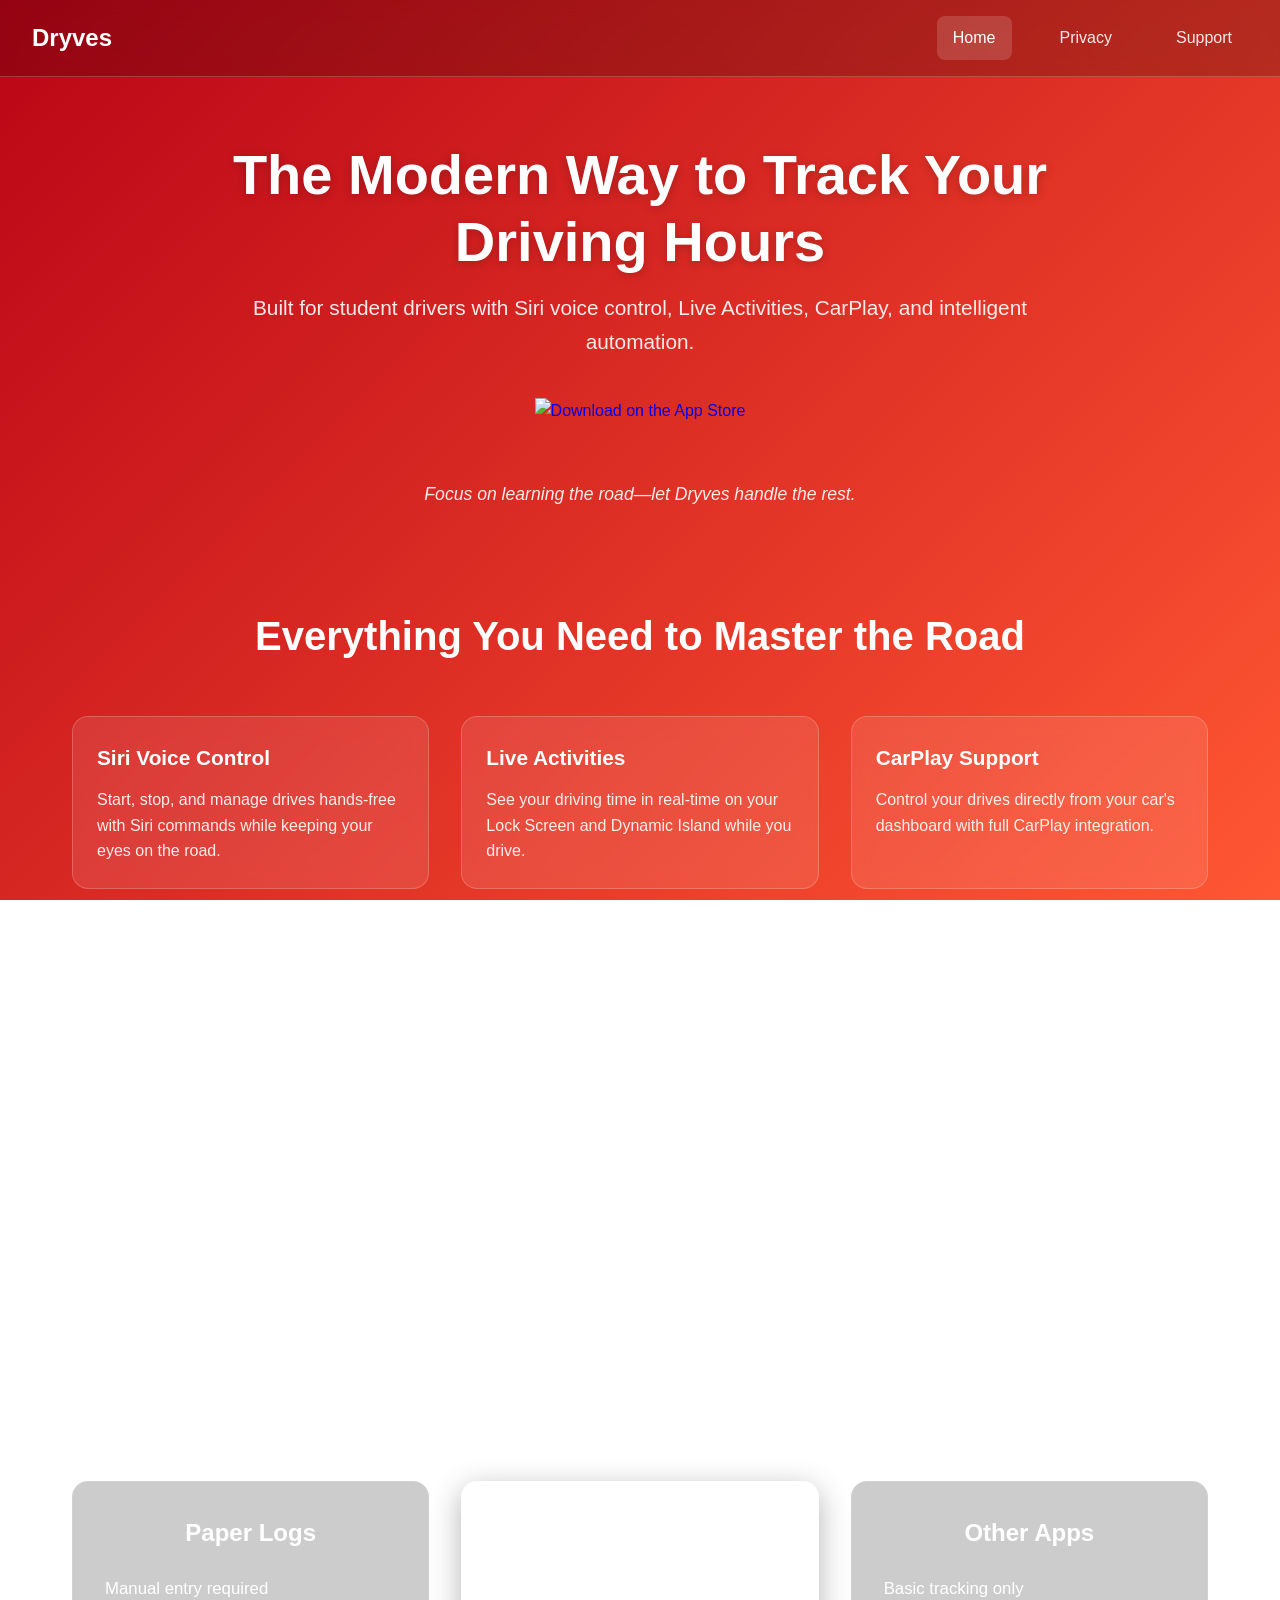
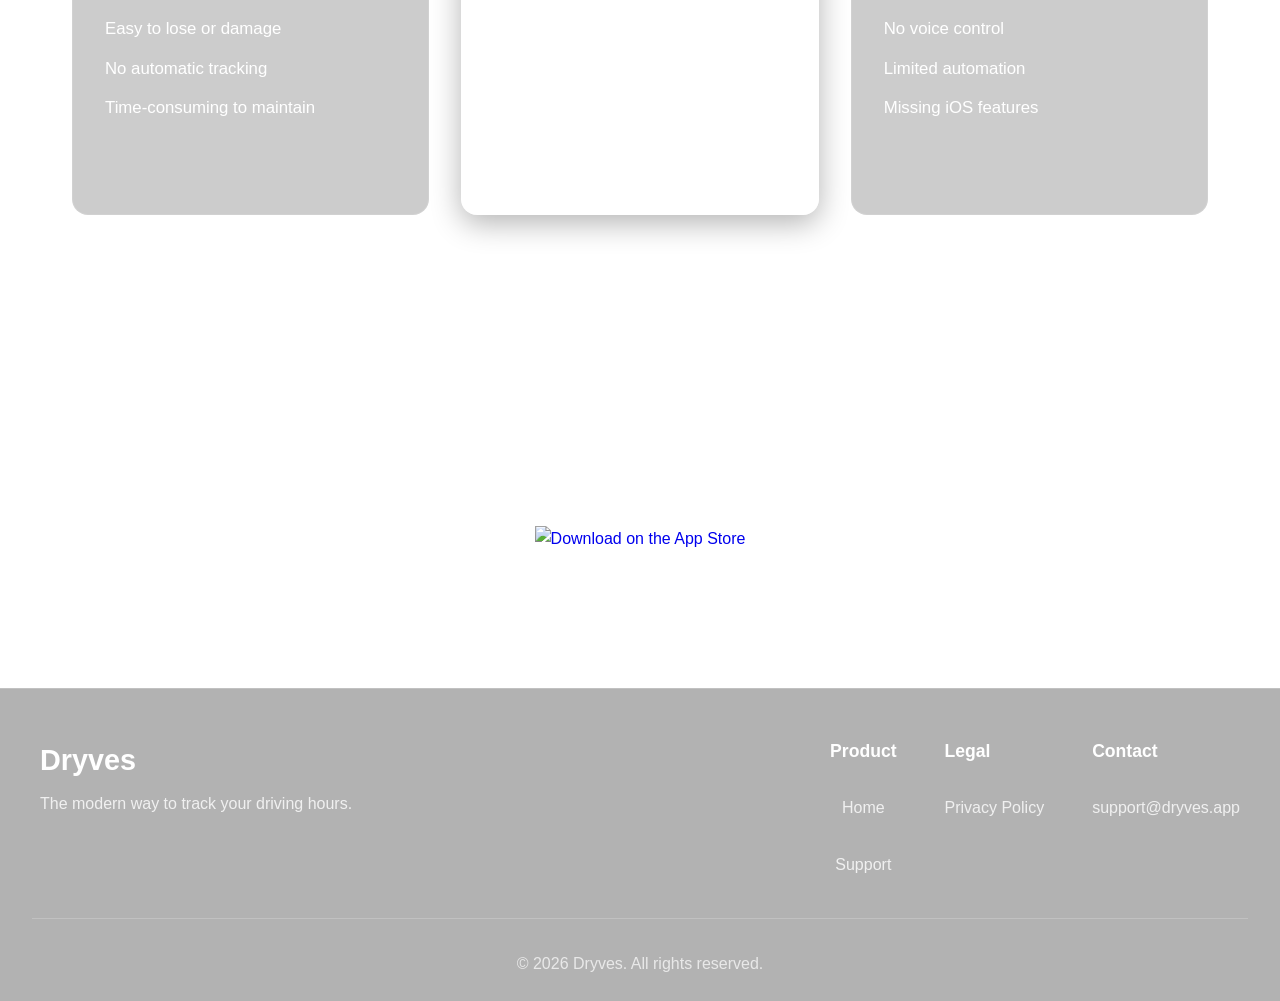
==== index.html @ 73c6168a "Remove emojis, add App Store badge, reduce mobile height, and add dynamic copyright Co-authored-by: " ====
<!DOCTYPE html>
<html lang="en">
<head>
  <meta charset="UTF-8">
  <meta name="viewport" content="width=device-width, initial-scale=1.0, maximum-scale=5.0, minimum-scale=1.0, viewport-fit=cover">
  <meta name="format-detection" content="telephone=no">
  <meta name="mobile-web-app-capable" content="yes">
  
  <!-- Primary Meta Tags -->
  <title>Dryves - The Modern Way to Track Your Driving Hours</title>
  <meta name="title" content="Dryves - The Modern Way to Track Your Driving Hours">
  <meta name="description" content="Built for student drivers with Siri voice control, Live Activities, CarPlay, and intelligent automation. Track driving hours effortlessly with smart reminders, auto weather detection, and progress tracking.">
  <meta name="keywords" content="driving hours tracker, student driver app, driving log, Siri voice control, CarPlay driving app, Live Activities, driving hours app, learner driver, driving practice tracker">
  <meta name="author" content="Dryves">
  <meta name="robots" content="index, follow">
  
  <!-- Canonical URL -->
  <link rel="canonical" href="https://dryves.app/">
  
  <!-- Theme Color -->
  <meta name="theme-color" content="#BA0416">
  <meta name="msapplication-TileColor" content="#BA0416">
  
  <!-- Apple Mobile Web App -->
  <meta name="apple-mobile-web-app-capable" content="yes">
  <meta name="apple-mobile-web-app-status-bar-style" content="black-translucent">
  <meta name="apple-mobile-web-app-title" content="Dryves">
  
  <!-- Open Graph / Facebook -->
  <meta property="og:type" content="website">
  <meta property="og:url" content="https://dryves.app/">
  <meta property="og:title" content="Dryves - The Modern Way to Track Your Driving Hours">
  <meta property="og:description" content="Built for student drivers with Siri voice control, Live Activities, CarPlay, and intelligent automation. Track driving hours effortlessly with smart reminders, auto weather detection, and progress tracking.">
  <meta property="og:site_name" content="Dryves">
  <meta property="og:locale" content="en_US">
  
  <!-- Twitter -->
  <meta property="twitter:card" content="summary_large_image">
  <meta property="twitter:url" content="https://dryves.app/">
  <meta property="twitter:title" content="Dryves - The Modern Way to Track Your Driving Hours">
  <meta property="twitter:description" content="Built for student drivers with Siri voice control, Live Activities, CarPlay, and intelligent automation. Track driving hours effortlessly with smart reminders, auto weather detection, and progress tracking.">
  
  <!-- Structured Data (JSON-LD) -->
  <script type="application/ld+json">
  {
    "@context": "https://schema.org",
    "@type": "SoftwareApplication",
    "name": "Dryves",
    "applicationCategory": "UtilitiesApplication",
    "operatingSystem": "iOS",
    "description": "The modern way to track your driving hours. Built for student drivers with Siri voice control, Live Activities, CarPlay, and intelligent automation.",
    "offers": {
      "@type": "Offer",
      "price": "0",
      "priceCurrency": "USD"
    },
    "author": {
      "@type": "Organization",
      "name": "Dryves",
      "url": "https://dryves.app"
    }
  }
  </script>
  
  <script type="application/ld+json">
  {
    "@context": "https://schema.org",
    "@type": "Organization",
    "name": "Dryves",
    "url": "https://dryves.app",
    "sameAs": [],
    "contactPoint": {
      "@type": "ContactPoint",
      "email": "support@dryves.app",
      "contactType": "Customer Support"
    }
  }
  </script>
  
  <script type="application/ld+json">
  {
    "@context": "https://schema.org",
    "@type": "WebSite",
    "name": "Dryves",
    "url": "https://dryves.app",
    "description": "The modern way to track your driving hours for student drivers"
  }
  </script>
  
  <link rel="stylesheet" href="index.css">
</head>
<body>
  <nav class="navbar" role="navigation" aria-label="Main navigation">
    <div class="nav-brand">Dryves</div>
    <div class="nav-links">
      <a href="/" class="active" aria-current="page">Home</a>
      <a href="/privacy.html">Privacy</a>
      <a href="/support.html">Support</a>
    </div>
  </nav>
  
  <main>
    <section class="hero" aria-labelledby="hero-heading">
      <h1 id="hero-heading">The Modern Way to Track Your Driving Hours</h1>
      <p class="subtitle">Built for student drivers with Siri voice control, Live Activities, CarPlay, and intelligent automation.</p>
      <a href="https://apps.apple.com/us/app/dryves/id6759067319?itscg=30200&amp;itsct=apps_box_badge&amp;mttnsubad=6759067319" class="app-store-link" aria-label="Download Dryves on the App Store">
        <img src="https://toolbox.marketingtools.apple.com/api/v2/badges/download-on-the-app-store/black/en-us?releaseDate=1770854400" alt="Download on the App Store">
      </a>
      <p class="tagline">Focus on learning the road—let Dryves handle the rest.</p>
    </section>

    <section class="features" aria-labelledby="features-heading">
      <h2 id="features-heading">Everything You Need to Master the Road</h2>
      <div class="features-grid" role="list">
        <div class="feature-card" role="listitem">
          <h3>Siri Voice Control</h3>
          <p>Start, stop, and manage drives hands-free with Siri commands while keeping your eyes on the road.</p>
        </div>
        <div class="feature-card" role="listitem">
          <h3>Live Activities</h3>
          <p>See your driving time in real-time on your Lock Screen and Dynamic Island while you drive.</p>
        </div>
        <div class="feature-card" role="listitem">
          <h3>CarPlay Support</h3>
          <p>Control your drives directly from your car's dashboard with full CarPlay integration.</p>
        </div>
        <div class="feature-card" role="listitem">
          <h3>Widgets Everywhere</h3>
          <p>Track progress at a glance with Home Screen, Lock Screen, and StandBy widgets.</p>
        </div>
        <div class="feature-card" role="listitem">
          <h3>Smart Reminders</h3>
          <p>Get intelligent location-based reminders to start or stop your drives automatically.</p>
        </div>
        <div class="feature-card" role="listitem">
          <h3>Auto Weather Detection</h3>
          <p>Automatically logs weather conditions and time of day for every drive.</p>
        </div>
        <div class="feature-card" role="listitem">
          <h3>Progress Tracking</h3>
          <p>Visualize your journey to your license with detailed statistics and milestones.</p>
        </div>
        <div class="feature-card" role="listitem">
          <h3>Import Drives</h3>
          <p>Seamlessly import your existing driving hours from other logging apps.</p>
        </div>
      </div>
    </section>

    <section class="comparison" aria-labelledby="comparison-heading">
      <h2 id="comparison-heading">Why Dryves?</h2>
      <div class="comparison-grid">
        <div class="comparison-item">
          <h3>Paper Logs</h3>
          <p>Manual entry required</p>
          <p>Easy to lose or damage</p>
          <p>No automatic tracking</p>
          <p>Time-consuming to maintain</p>
        </div>
        <div class="comparison-item highlight">
          <h3>Dryves Is Different</h3>
          <p>Voice control with Siri</p>
          <p>Live Activities & CarPlay</p>
          <p>Auto weather detection</p>
          <p>Smart location reminders</p>
          <p>Cloud backup & sync</p>
        </div>
        <div class="comparison-item">
          <h3>Other Apps</h3>
          <p>Basic tracking only</p>
          <p>No voice control</p>
          <p>Limited automation</p>
          <p>Missing iOS features</p>
        </div>
      </div>
    </section>

    <section class="cta" aria-labelledby="cta-heading">
      <h2 id="cta-heading">Ready to Transform Your Drive Tracking?</h2>
      <p>Join student drivers who are mastering the road with Dryves.</p>
      <a href="https://apps.apple.com/us/app/dryves/id6759067319?itscg=30200&amp;itsct=apps_box_badge&amp;mttnsubad=6759067319" class="app-store-link" aria-label="Download Dryves on the App Store">
        <img src="https://toolbox.marketingtools.apple.com/api/v2/badges/download-on-the-app-store/black/en-us?releaseDate=1770854400" alt="Download on the App Store">
      </a>
    </section>
  </main>

  <footer role="contentinfo">
    <div class="footer-content">
      <div class="footer-brand">
        <h3>Dryves</h3>
        <p>The modern way to track your driving hours.</p>
      </div>
      <div class="footer-links">
        <div class="footer-column">
          <h4>Product</h4>
          <a href="/">Home</a>
          <a href="/support.html">Support</a>
        </div>
        <div class="footer-column">
          <h4>Legal</h4>
          <a href="/privacy.html">Privacy Policy</a>
        </div>
        <div class="footer-column">
          <h4>Contact</h4>
          <a href="mailto:support@dryves.app">support@dryves.app</a>
        </div>
      </div>
    </div>
    <div class="footer-copyright">
      <p>&copy; <span id="copyright-year"></span> Dryves. All rights reserved.</p>
    </div>
  </footer>
  <script>
    document.getElementById('copyright-year').textContent = new Date().getFullYear();
  </script>
</body>
</html>
---- index.css ----
/* Reset and Base Styles */
:root {
  /* Color Palette */
  --color-primary: #BA0416;
  --color-secondary: #FF5733;
  --color-white: #ffffff;
  --color-text-primary: #ffffff;
  --color-text-secondary: rgba(255, 255, 255, 0.9);
  --color-text-muted: rgba(255, 255, 255, 0.8);
  
  /* Spacing */
  --spacing-xs: 0.5rem;
  --spacing-sm: 1rem;
  --spacing-md: 2rem;
  --spacing-lg: 3rem;
  --spacing-xl: 4rem;
  
  /* Border Radius */
  --radius-sm: 8px;
  --radius-md: 12px;
  --radius-lg: 16px;
  
  /* Transitions */
  --transition-fast: 0.2s ease;
  --transition-base: 0.3s ease;
  --transition-slow: 0.5s ease;
  
  /* Shadows */
  --shadow-sm: 0 2px 10px rgba(0, 0, 0, 0.1);
  --shadow-md: 0 4px 15px rgba(0, 0, 0, 0.2);
  --shadow-lg: 0 8px 25px rgba(0, 0, 0, 0.2);
  --shadow-xl: 0 8px 30px rgba(0, 0, 0, 0.3);
  
  /* Glass Effect */
  --glass-bg: rgba(255, 255, 255, 0.1);
  --glass-bg-hover: rgba(255, 255, 255, 0.15);
  --glass-border: rgba(255, 255, 255, 0.2);
  --glass-blur: blur(10px);
}

* {
  margin: 0;
  padding: 0;
  box-sizing: border-box;
}

html {
  height: 100%;
  scroll-behavior: smooth;
}

body {
  min-height: 100vh;
  background-image: linear-gradient(135deg, var(--color-primary) 0%, var(--color-secondary) 100%);
  background-attachment: fixed;
  font-family: -apple-system, BlinkMacSystemFont, 'Segoe UI', Roboto, Oxygen, Ubuntu, Cantarell, 'Helvetica Neue', sans-serif;
  color: var(--color-text-primary);
  margin: 0;
  line-height: 1.6;
  -webkit-font-smoothing: antialiased;
  -moz-osx-font-smoothing: grayscale;
  -webkit-tap-highlight-color: transparent;
  -webkit-touch-callout: none;
}

/* Touch-friendly targets */
a,
button {
  min-height: 44px;
  display: inline-flex;
  align-items: center;
  justify-content: center;
}

/* Prevent text selection on touch */
.navbar {
  -webkit-user-select: none;
  -moz-user-select: none;
  -ms-user-select: none;
  user-select: none;
}

/* Navigation */
.navbar {
  position: sticky;
  top: 0;
  width: 100%;
  background: rgba(0, 0, 0, 0.2);
  backdrop-filter: var(--glass-blur);
  -webkit-backdrop-filter: var(--glass-blur);
  display: flex;
  justify-content: space-between;
  align-items: center;
  padding: var(--spacing-sm) var(--spacing-md);
  z-index: 1000;
  border-bottom: 1px solid var(--glass-border);
}

.nav-brand {
  font-size: 1.5em;
  font-weight: 700;
  color: var(--color-text-primary);
}

.nav-links {
  display: flex;
  gap: var(--spacing-md);
}

.navbar a {
  color: var(--color-text-secondary);
  text-decoration: none;
  padding: var(--spacing-xs) var(--spacing-sm);
  border-radius: var(--radius-sm);
  transition: all var(--transition-base);
  font-weight: 500;
}

.navbar a:hover,
.navbar a.active {
  background: var(--glass-bg-hover);
  color: var(--color-text-primary);
}

.navbar a:focus {
  outline: 2px solid var(--color-white);
  outline-offset: 2px;
}

/* Hero Section */
.hero {
  text-align: center;
  padding: 4rem var(--spacing-md) 3rem;
  max-width: 900px;
  margin: 0 auto;
}

.hero h1 {
  font-size: clamp(2rem, 5vw, 3.5em);
  font-weight: 800;
  margin-bottom: var(--spacing-sm);
  line-height: 1.2;
  text-shadow: 0 2px 10px rgba(0, 0, 0, 0.2);
}

.hero .subtitle {
  font-size: clamp(1rem, 2.5vw, 1.3em);
  margin-bottom: 2.5rem;
  color: var(--color-text-secondary);
  line-height: 1.6;
  max-width: 800px;
  margin-left: auto;
  margin-right: auto;
}

.hero .tagline {
  margin-top: var(--spacing-md);
  font-size: 1.1em;
  font-style: italic;
  color: var(--color-text-secondary);
}

/* App Store Badge */
.app-store-link {
  display: inline-block;
  text-decoration: none;
  transition: opacity var(--transition-base);
}

.app-store-link img {
  height: 50px;
  width: auto;
  display: block;
}

.app-store-link:hover {
  opacity: 0.9;
}

.app-store-link:focus {
  outline: 2px solid var(--color-white);
  outline-offset: 4px;
  border-radius: 8px;
}

/* Features Section */
.features {
  padding: 3rem var(--spacing-md);
  max-width: 1200px;
  margin: 0 auto;
}

.features h2 {
  text-align: center;
  font-size: clamp(1.8rem, 4vw, 2.5em);
  font-weight: 700;
  margin-bottom: var(--spacing-lg);
}

.features-grid {
  display: grid;
  grid-template-columns: repeat(auto-fit, minmax(280px, 1fr));
  gap: var(--spacing-md);
}

.feature-card {
  background: var(--glass-bg);
  backdrop-filter: var(--glass-blur);
  -webkit-backdrop-filter: var(--glass-blur);
  border: 1px solid var(--glass-border);
  border-radius: var(--radius-lg);
  padding: 1.5rem;
  transition: all var(--transition-base);
}

.feature-card:hover {
  background: var(--glass-bg-hover);
  transform: translateY(-5px);
  box-shadow: var(--shadow-lg);
}

.feature-card h3 {
  font-size: 1.3em;
  font-weight: 600;
  margin-bottom: 0.8rem;
}

.feature-card p {
  color: var(--color-text-secondary);
  line-height: 1.6;
}

/* Comparison Section */
.comparison {
  padding: 3rem var(--spacing-md);
  max-width: 1200px;
  margin: 0 auto;
}

.comparison h2 {
  text-align: center;
  font-size: clamp(1.8rem, 4vw, 2.5em);
  font-weight: 700;
  margin-bottom: var(--spacing-lg);
}

.comparison-grid {
  display: grid;
  grid-template-columns: repeat(auto-fit, minmax(300px, 1fr));
  gap: var(--spacing-md);
}

.comparison-item {
  background: rgba(0, 0, 0, 0.2);
  backdrop-filter: var(--glass-blur);
  -webkit-backdrop-filter: var(--glass-blur);
  border: 1px solid rgba(255, 255, 255, 0.1);
  border-radius: var(--radius-lg);
  padding: var(--spacing-md);
}

.comparison-item h3 {
  font-size: 1.5em;
  font-weight: 600;
  margin-bottom: 1.5rem;
  text-align: center;
}

.comparison-item p {
  margin-bottom: 0.8rem;
  font-size: 1.05em;
}

.comparison-item.highlight {
  background: var(--glass-bg-hover);
  border: 2px solid rgba(255, 255, 255, 0.3);
  box-shadow: var(--shadow-xl);
}

.comparison-item.highlight h3 {
  color: var(--color-text-primary);
  font-size: 1.7em;
}

/* CTA Section */
.cta {
  text-align: center;
  padding: 3rem var(--spacing-md);
  max-width: 800px;
  margin: 0 auto;
}

.cta h2 {
  font-size: clamp(1.8rem, 4vw, 2.5em);
  font-weight: 700;
  margin-bottom: var(--spacing-sm);
}

.cta p {
  font-size: 1.2em;
  margin-bottom: 2.5rem;
  color: var(--color-text-secondary);
}

/* Footer */
footer {
  background: rgba(0, 0, 0, 0.3);
  backdrop-filter: var(--glass-blur);
  -webkit-backdrop-filter: var(--glass-blur);
  border-top: 1px solid var(--glass-border);
  padding: var(--spacing-lg) var(--spacing-md) 1.5rem;
  margin-top: var(--spacing-xl);
}

.footer-content {
  max-width: 1200px;
  margin: 0 auto;
  display: flex;
  justify-content: space-between;
  flex-wrap: wrap;
  gap: var(--spacing-lg);
  margin-bottom: var(--spacing-md);
}

.footer-brand h3 {
  font-size: 1.8em;
  font-weight: 700;
  margin-bottom: 0.5rem;
}

.footer-brand p {
  color: var(--color-text-muted);
}

.footer-links {
  display: flex;
  gap: var(--spacing-lg);
  flex-wrap: wrap;
}

.footer-column {
  display: flex;
  flex-direction: column;
  gap: 0.8rem;
}

.footer-column h4 {
  font-weight: 600;
  margin-bottom: 0.5rem;
  font-size: 1.1em;
}

.footer-column a {
  color: var(--color-text-muted);
  text-decoration: none;
  transition: color var(--transition-base);
}

.footer-column a:hover {
  color: var(--color-text-primary);
}

.footer-column a:focus {
  outline: 2px solid var(--color-white);
  outline-offset: 2px;
}

.footer-copyright {
  text-align: center;
  padding-top: var(--spacing-md);
  border-top: 1px solid var(--glass-border);
  color: rgba(255, 255, 255, 0.7);
}

/* Support Page Styles */
.content {
  max-width: 900px;
  margin: var(--spacing-lg) auto;
  padding: var(--spacing-lg);
  background: var(--glass-bg);
  backdrop-filter: var(--glass-blur);
  -webkit-backdrop-filter: var(--glass-blur);
  border: 1px solid var(--glass-border);
  border-radius: var(--radius-lg);
}

.content h1 {
  font-size: clamp(2rem, 4vw, 2.5em);
  font-weight: 700;
  margin-bottom: 1.5rem;
}

.content h2 {
  font-size: clamp(1.5rem, 3vw, 2em);
  font-weight: 600;
  margin-top: 2.5rem;
  margin-bottom: var(--spacing-sm);
}

.content h3 {
  font-size: 1.4em;
  font-weight: 600;
  margin-top: 1.5rem;
  margin-bottom: 0.8rem;
}

.content p {
  margin-bottom: var(--spacing-sm);
  line-height: 1.8;
  color: var(--color-text-secondary);
}

.content a {
  color: var(--color-text-primary);
  font-weight: 600;
  text-decoration: underline;
  transition: opacity var(--transition-base);
}

.content a:hover {
  opacity: 0.8;
}

.content a:focus {
  outline: 2px solid var(--color-white);
  outline-offset: 2px;
}

.faq-section {
  margin-top: var(--spacing-md);
}

.faq-item {
  margin-bottom: var(--spacing-md);
  padding: 1.5rem;
  background: rgba(0, 0, 0, 0.2);
  border-radius: var(--radius-md);
  border: 1px solid rgba(255, 255, 255, 0.1);
}

.faq-item h3 {
  margin-top: 0;
  color: var(--color-text-primary);
}

.faq-item p {
  margin-bottom: 0.5rem;
}

.faq-item ul {
  margin-left: 1.5rem;
  margin-top: 0.5rem;
}

.faq-item li {
  margin-bottom: 0.5rem;
  color: var(--color-text-secondary);
}

/* Mobile Responsive Design */
@media (max-width: 768px) {
  :root {
    --spacing-xs: 0.4rem;
    --spacing-sm: 0.75rem;
    --spacing-md: 1.5rem;
    --spacing-lg: 2rem;
    --spacing-xl: 2.5rem;
  }

  .navbar {
    flex-direction: column;
    gap: var(--spacing-sm);
    padding: var(--spacing-sm);
    position: sticky;
  }

  .nav-brand {
    font-size: 1.3em;
  }

  .nav-links {
    gap: var(--spacing-sm);
    flex-wrap: wrap;
    justify-content: center;
  }
  
  .navbar a {
    padding: 0.6rem 1.2rem;
    font-size: 0.95em;
  }

  .hero {
    padding: 2rem 1.5rem;
  }

  .features,
  .comparison,
  .cta {
    padding: 2rem 1.5rem;
  }

  .features-grid {
    grid-template-columns: 1fr;
    gap: 1.5rem;
  }

  .comparison-grid {
    grid-template-columns: 1fr;
    gap: 1.5rem;
  }

  .footer-content {
    flex-direction: column;
    gap: var(--spacing-md);
  }

  .footer-links {
    gap: var(--spacing-md);
    flex-direction: column;
  }

  .content {
    margin: var(--spacing-md) var(--spacing-sm);
    padding: var(--spacing-md) 1.5rem;
  }
  
  /* Mobile-specific typography */
  .hero h1 {
    font-size: clamp(1.75rem, 8vw, 2.5em);
  }
  
  .hero .subtitle {
    font-size: clamp(0.95rem, 4vw, 1.2em);
  }
}

@media (max-width: 480px) {
  .app-store-link img {
    height: 45px;
  }

  .feature-card,
  .comparison-item {
    padding: 1.25rem;
  }

  .content {
    padding: 1.5rem;
  }
  
  .hero {
    padding: 2rem 1rem;
  }
  
  .features,
  .comparison,
  .cta {
    padding: 2rem 1rem;
  }
  
  .navbar a {
    padding: 0.7rem 1rem;
    font-size: 0.9em;
  }
  
  .feature-card h3 {
    font-size: 1.2em;
  }
  
  .comparison-item h3 {
    font-size: 1.3em;
  }
  
  .comparison-item.highlight h3 {
    font-size: 1.5em;
  }
}

/* iPhone X and newer notch support */
@supports (padding: max(0px)) {
  body {
    padding-left: max(0px, env(safe-area-inset-left));
    padding-right: max(0px, env(safe-area-inset-right));
  }
  
  .navbar {
    padding-top: max(var(--spacing-sm), env(safe-area-inset-top));
    padding-left: max(var(--spacing-md), env(safe-area-inset-left));
    padding-right: max(var(--spacing-md), env(safe-area-inset-right));
  }
  
  footer {
    padding-bottom: max(1.5rem, env(safe-area-inset-bottom));
  }
}

/* Landscape mobile optimization */
@media (max-width: 768px) and (orientation: landscape) {
  .hero {
    padding: 2rem 1.5rem;
  }
  
  .hero h1 {
    font-size: clamp(1.5rem, 6vw, 2em);
  }
  
  .hero .subtitle {
    font-size: clamp(0.9rem, 3vw, 1.1em);
    margin-bottom: 1.5rem;
  }
  
  .features,
  .comparison,
  .cta {
    padding: 2rem 1.5rem;
  }
  
  .features-grid {
    grid-template-columns: repeat(2, 1fr);
  }
}

/* Small landscape phones */
@media (max-width: 480px) and (orientation: landscape) {
  .features-grid {
    grid-template-columns: 1fr;
  }
}

/* Prefers Reduced Motion */
@media (prefers-reduced-motion: reduce) {
  *,
  *::before,
  *::after {
    animation-duration: 0.01ms !important;
    animation-iteration-count: 1 !important;
    transition-duration: 0.01ms !important;
    scroll-behavior: auto !important;
  }
}

/* High Contrast Mode Support */
@media (prefers-contrast: high) {
  .navbar,
  .feature-card,
  .comparison-item,
  footer {
    border-width: 2px;
  }
  
  .cta-button {
    border: 2px solid var(--color-primary);
  }
}

/* Dark mode support (for devices with dark mode enabled) */
@media (prefers-color-scheme: dark) {
  /* Already optimized for dark theme, but we can enhance */
  .cta-button {
    box-shadow: var(--shadow-lg);
  }
}

/* Print styles */
@media print {
  .navbar,
  footer,
  .cta-button {
    display: none;
  }
  
  body {
    background: white;
    color: black;
  }
  
  .content,
  .feature-card,
  .comparison-item {
    background: white;
    color: black;
    border: 1px solid #ccc;
  }
}
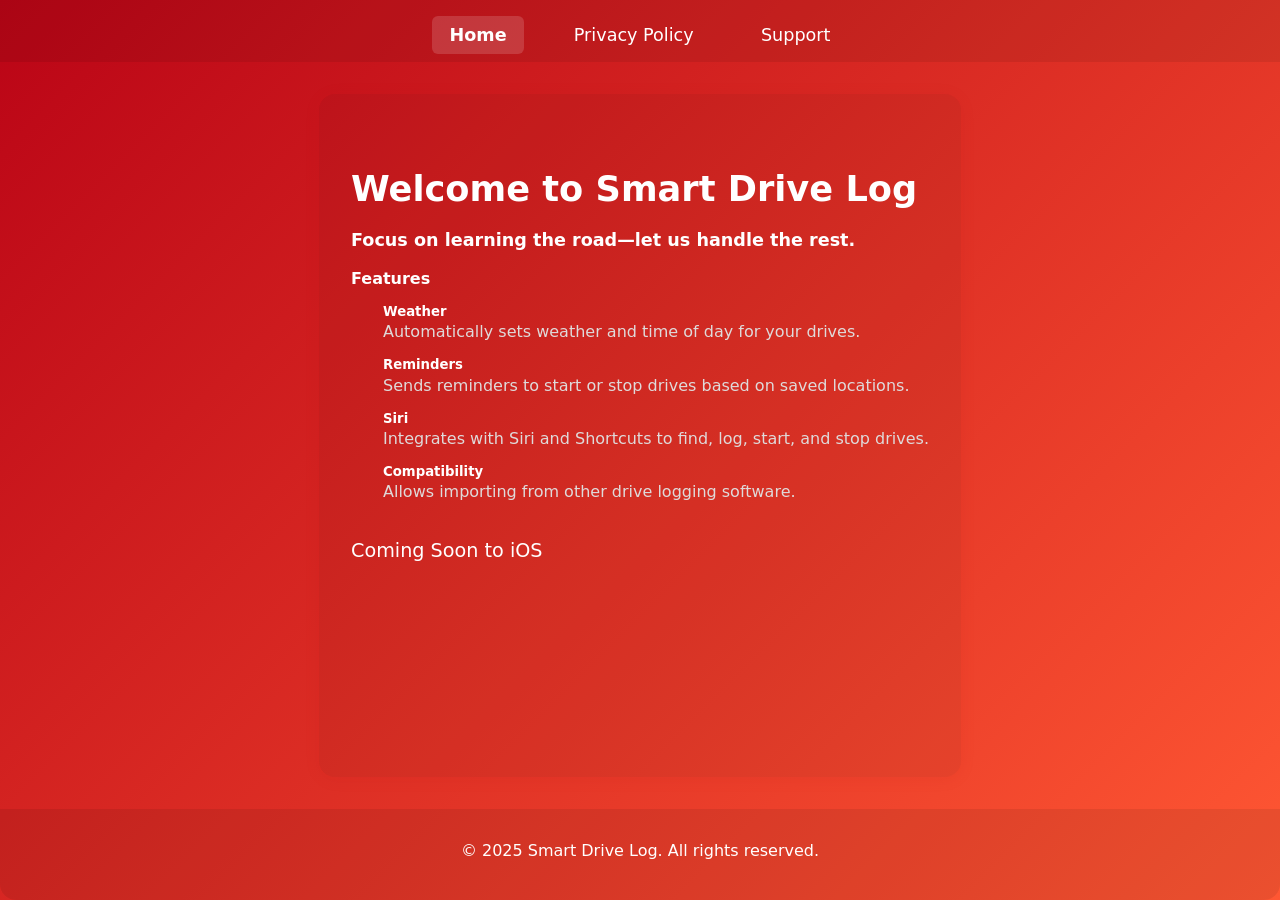
==== commit 31962978: "Revert "Modernize Dryves website with glassmorphism design and comprehensive SEO"" ====
--- a/index.html
+++ b/index.html
@@ -3,216 +3,36 @@
 <html lang="en">
 <head>
   <meta charset="UTF-8">
-  <meta name="viewport" content="width=device-width, initial-scale=1.0, maximum-scale=5.0, minimum-scale=1.0, viewport-fit=cover">
-  <meta name="format-detection" content="telephone=no">
-  <meta name="mobile-web-app-capable" content="yes">
-  
-  <!-- Primary Meta Tags -->
-  <title>Dryves - The Modern Way to Track Your Driving Hours</title>
-  <meta name="title" content="Dryves - The Modern Way to Track Your Driving Hours">
-  <meta name="description" content="Built for student drivers with Siri voice control, Live Activities, CarPlay, and intelligent automation. Track driving hours effortlessly with smart reminders, auto weather detection, and progress tracking.">
-  <meta name="keywords" content="driving hours tracker, student driver app, driving log, Siri voice control, CarPlay driving app, Live Activities, driving hours app, learner driver, driving practice tracker">
-  <meta name="author" content="Dryves">
-  <meta name="robots" content="index, follow">
-  
-  <!-- Canonical URL -->
-  <link rel="canonical" href="https://dryves.app/">
-  
-  <!-- Theme Color -->
-  <meta name="theme-color" content="#BA0416">
-  <meta name="msapplication-TileColor" content="#BA0416">
-  
-  <!-- Apple Mobile Web App -->
-  <meta name="apple-mobile-web-app-capable" content="yes">
-  <meta name="apple-mobile-web-app-status-bar-style" content="black-translucent">
-  <meta name="apple-mobile-web-app-title" content="Dryves">
-  
-  <!-- Open Graph / Facebook -->
-  <meta property="og:type" content="website">
-  <meta property="og:url" content="https://dryves.app/">
-  <meta property="og:title" content="Dryves - The Modern Way to Track Your Driving Hours">
-  <meta property="og:description" content="Built for student drivers with Siri voice control, Live Activities, CarPlay, and intelligent automation. Track driving hours effortlessly with smart reminders, auto weather detection, and progress tracking.">
-  <meta property="og:site_name" content="Dryves">
-  <meta property="og:locale" content="en_US">
-  
-  <!-- Twitter -->
-  <meta property="twitter:card" content="summary_large_image">
-  <meta property="twitter:url" content="https://dryves.app/">
-  <meta property="twitter:title" content="Dryves - The Modern Way to Track Your Driving Hours">
-  <meta property="twitter:description" content="Built for student drivers with Siri voice control, Live Activities, CarPlay, and intelligent automation. Track driving hours effortlessly with smart reminders, auto weather detection, and progress tracking.">
-  
-  <!-- Structured Data (JSON-LD) -->
-  <script type="application/ld+json">
-  {
-    "@context": "https://schema.org",
-    "@type": "SoftwareApplication",
-    "name": "Dryves",
-    "applicationCategory": "UtilitiesApplication",
-    "operatingSystem": "iOS",
-    "description": "The modern way to track your driving hours. Built for student drivers with Siri voice control, Live Activities, CarPlay, and intelligent automation.",
-    "offers": {
-      "@type": "Offer",
-      "price": "0",
-      "priceCurrency": "USD"
-    },
-    "author": {
-      "@type": "Organization",
-      "name": "Dryves",
-      "url": "https://dryves.app"
-    }
-  }
-  </script>
-  
-  <script type="application/ld+json">
-  {
-    "@context": "https://schema.org",
-    "@type": "Organization",
-    "name": "Dryves",
-    "url": "https://dryves.app",
-    "sameAs": [],
-    "contactPoint": {
-      "@type": "ContactPoint",
-      "email": "support@dryves.app",
-      "contactType": "Customer Support"
-    }
-  }
-  </script>
-  
-  <script type="application/ld+json">
-  {
-    "@context": "https://schema.org",
-    "@type": "WebSite",
-    "name": "Dryves",
-    "url": "https://dryves.app",
-    "description": "The modern way to track your driving hours for student drivers"
-  }
-  </script>
-  
+  <meta name="viewport" content="width=device-width, initial-scale=1.0">
   <link rel="stylesheet" href="index.css">
+  <title>Smart Drive Log - Home</title>
 </head>
 <body>
-  <nav class="navbar" role="navigation" aria-label="Main navigation">
-    <div class="nav-brand">Dryves</div>
-    <div class="nav-links">
-      <a href="/" class="active" aria-current="page">Home</a>
-      <a href="/privacy.html">Privacy</a>
-      <a href="/support.html">Support</a>
-    </div>
+  <nav class="navbar">
+    <a href="/index.html" class="active">Home</a>
+    <a href="/privacy.html">Privacy Policy</a>
+    <a href="/support.html">Support</a>
   </nav>
-  
-  <main>
-    <section class="hero" aria-labelledby="hero-heading">
-      <h1 id="hero-heading">The Modern Way to Track Your Driving Hours</h1>
-      <p class="subtitle">Built for student drivers with Siri voice control, Live Activities, CarPlay, and intelligent automation.</p>
-      <a href="https://apps.apple.com/us/app/dryves/id6759067319?itscg=30200&amp;itsct=apps_box_badge&amp;mttnsubad=6759067319" class="app-store-link" aria-label="Download Dryves on the App Store">
-        <img src="https://toolbox.marketingtools.apple.com/api/v2/badges/download-on-the-app-store/black/en-us?releaseDate=1770854400" alt="Download on the App Store">
-      </a>
-      <p class="tagline">Focus on learning the road—let Dryves handle the rest.</p>
-    </section>
-
-    <section class="features" aria-labelledby="features-heading">
-      <h2 id="features-heading">Everything You Need to Master the Road</h2>
-      <div class="features-grid" role="list">
-        <div class="feature-card" role="listitem">
-          <h3>Siri Voice Control</h3>
-          <p>Start, stop, and manage drives hands-free with Siri commands while keeping your eyes on the road.</p>
-        </div>
-        <div class="feature-card" role="listitem">
-          <h3>Live Activities</h3>
-          <p>See your driving time in real-time on your Lock Screen and Dynamic Island while you drive.</p>
-        </div>
-        <div class="feature-card" role="listitem">
-          <h3>CarPlay Support</h3>
-          <p>Control your drives directly from your car's dashboard with full CarPlay integration.</p>
-        </div>
-        <div class="feature-card" role="listitem">
-          <h3>Widgets Everywhere</h3>
-          <p>Track progress at a glance with Home Screen, Lock Screen, and StandBy widgets.</p>
-        </div>
-        <div class="feature-card" role="listitem">
-          <h3>Smart Reminders</h3>
-          <p>Get intelligent location-based reminders to start or stop your drives automatically.</p>
-        </div>
-        <div class="feature-card" role="listitem">
-          <h3>Auto Weather Detection</h3>
-          <p>Automatically logs weather conditions and time of day for every drive.</p>
-        </div>
-        <div class="feature-card" role="listitem">
-          <h3>Progress Tracking</h3>
-          <p>Visualize your journey to your license with detailed statistics and milestones.</p>
-        </div>
-        <div class="feature-card" role="listitem">
-          <h3>Import Drives</h3>
-          <p>Seamlessly import your existing driving hours from other logging apps.</p>
-        </div>
-      </div>
-    </section>
-
-    <section class="comparison" aria-labelledby="comparison-heading">
-      <h2 id="comparison-heading">Why Dryves?</h2>
-      <div class="comparison-grid">
-        <div class="comparison-item">
-          <h3>Paper Logs</h3>
-          <p>Manual entry required</p>
-          <p>Easy to lose or damage</p>
-          <p>No automatic tracking</p>
-          <p>Time-consuming to maintain</p>
-        </div>
-        <div class="comparison-item highlight">
-          <h3>Dryves Is Different</h3>
-          <p>Voice control with Siri</p>
-          <p>Live Activities & CarPlay</p>
-          <p>Auto weather detection</p>
-          <p>Smart location reminders</p>
-          <p>Cloud backup & sync</p>
-        </div>
-        <div class="comparison-item">
-          <h3>Other Apps</h3>
-          <p>Basic tracking only</p>
-          <p>No voice control</p>
-          <p>Limited automation</p>
-          <p>Missing iOS features</p>
-        </div>
-      </div>
-    </section>
-
-    <section class="cta" aria-labelledby="cta-heading">
-      <h2 id="cta-heading">Ready to Transform Your Drive Tracking?</h2>
-      <p>Join student drivers who are mastering the road with Dryves.</p>
-      <a href="https://apps.apple.com/us/app/dryves/id6759067319?itscg=30200&amp;itsct=apps_box_badge&amp;mttnsubad=6759067319" class="app-store-link" aria-label="Download Dryves on the App Store">
-        <img src="https://toolbox.marketingtools.apple.com/api/v2/badges/download-on-the-app-store/black/en-us?releaseDate=1770854400" alt="Download on the App Store">
-      </a>
-    </section>
+  <main class="content">
+    <h1>Welcome to Smart Drive Log</h1>
+    <h3>Focus on learning the road—let us handle the rest.</h3>
+    <h4>Features</h4>
+    <ul class="features-list">
+      <li>
+        <h5>Weather</h5>
+        <p>Automatically sets weather and time of day for your drives.</p>
+        <h5>Reminders</h5>
+        <p>Sends reminders to start or stop drives based on saved locations.</p>
+        <h5>Siri</h5>
+        <p>Integrates with Siri and Shortcuts to find, log, start, and stop drives.</p>
+        <h5>Compatibility</h5>
+        <p>Allows importing from other drive logging software.</p>
+      </li>
+    </ul>
+    <p style="font-size:1.2em; margin-top:2em;">Coming Soon to iOS</p>
   </main>
-
-  <footer role="contentinfo">
-    <div class="footer-content">
-      <div class="footer-brand">
-        <h3>Dryves</h3>
-        <p>The modern way to track your driving hours.</p>
-      </div>
-      <div class="footer-links">
-        <div class="footer-column">
-          <h4>Product</h4>
-          <a href="/">Home</a>
-          <a href="/support.html">Support</a>
-        </div>
-        <div class="footer-column">
-          <h4>Legal</h4>
-          <a href="/privacy.html">Privacy Policy</a>
-        </div>
-        <div class="footer-column">
-          <h4>Contact</h4>
-          <a href="mailto:support@dryves.app">support@dryves.app</a>
-        </div>
-      </div>
-    </div>
-    <div class="footer-copyright">
-      <p>&copy; <span id="copyright-year"></span> Dryves. All rights reserved.</p>
-    </div>
+  <footer>
+    <p>&copy; 2025 Smart Drive Log. All rights reserved.</p>
   </footer>
-  <script>
-    document.getElementById('copyright-year').textContent = new Date().getFullYear();
-  </script>
 </body>
 </html>
--- a/index.css
+++ b/index.css
@@ -1,684 +1,85 @@
-/* Reset and Base Styles */
-:root {
-  /* Color Palette */
-  --color-primary: #BA0416;
-  --color-secondary: #FF5733;
-  --color-white: #ffffff;
-  --color-text-primary: #ffffff;
-  --color-text-secondary: rgba(255, 255, 255, 0.9);
-  --color-text-muted: rgba(255, 255, 255, 0.8);
-  
-  /* Spacing */
-  --spacing-xs: 0.5rem;
-  --spacing-sm: 1rem;
-  --spacing-md: 2rem;
-  --spacing-lg: 3rem;
-  --spacing-xl: 4rem;
-  
-  /* Border Radius */
-  --radius-sm: 8px;
-  --radius-md: 12px;
-  --radius-lg: 16px;
-  
-  /* Transitions */
-  --transition-fast: 0.2s ease;
-  --transition-base: 0.3s ease;
-  --transition-slow: 0.5s ease;
-  
-  /* Shadows */
-  --shadow-sm: 0 2px 10px rgba(0, 0, 0, 0.1);
-  --shadow-md: 0 4px 15px rgba(0, 0, 0, 0.2);
-  --shadow-lg: 0 8px 25px rgba(0, 0, 0, 0.2);
-  --shadow-xl: 0 8px 30px rgba(0, 0, 0, 0.3);
-  
-  /* Glass Effect */
-  --glass-bg: rgba(255, 255, 255, 0.1);
-  --glass-bg-hover: rgba(255, 255, 255, 0.15);
-  --glass-border: rgba(255, 255, 255, 0.2);
-  --glass-blur: blur(10px);
-}
-
-* {
-  margin: 0;
-  padding: 0;
-  box-sizing: border-box;
-}
 
 html {
   height: 100%;
-  scroll-behavior: smooth;
 }
 
 body {
   min-height: 100vh;
-  background-image: linear-gradient(135deg, var(--color-primary) 0%, var(--color-secondary) 100%);
-  background-attachment: fixed;
-  font-family: -apple-system, BlinkMacSystemFont, 'Segoe UI', Roboto, Oxygen, Ubuntu, Cantarell, 'Helvetica Neue', sans-serif;
-  color: var(--color-text-primary);
+  background-image: linear-gradient(135deg, #BA0416 0%, #FF5733 100%);
+  font-family: system-ui, -apple-system, BlinkMacSystemFont, 'Segoe UI', Roboto, Oxygen, Ubuntu, Cantarell, 'Open Sans', 'Helvetica Neue', sans-serif;
+  color: #fff;
   margin: 0;
-  line-height: 1.6;
-  -webkit-font-smoothing: antialiased;
-  -moz-osx-font-smoothing: grayscale;
-  -webkit-tap-highlight-color: transparent;
-  -webkit-touch-callout: none;
+  display: flex;
+  flex-direction: column;
 }
 
-/* Touch-friendly targets */
-a,
-button {
-  min-height: 44px;
-  display: inline-flex;
-  align-items: center;
+.navbar {
+  width: 100%;
+  background: rgba(0,0,0,0.08);
+  display: flex;
   justify-content: center;
+  gap: 2rem;
+  padding: 1rem 0 0.5rem 0;
+  font-size: 1.1em;
+}
+.navbar a {
+  color: #fff;
+  text-decoration: none;
+  padding: 0.5em 1em;
+  border-radius: 6px;
+  transition: background 0.2s;
+}
+.navbar a.active, .navbar a:hover {
+  background: rgba(255,255,255,0.15);
+  font-weight: bold;
 }
 
-/* Prevent text selection on touch */
-.navbar {
-  -webkit-user-select: none;
-  -moz-user-select: none;
-  -ms-user-select: none;
-  user-select: none;
+.content {
+  flex: 1;
+  max-width: 700px;
+  margin: 2em auto 0 auto;
+  background: rgba(0,0,0,0.05);
+  border-radius: 16px;
+  box-shadow: 0 2px 16px 0 rgba(186,4,22,0.08);
+  padding: 2em 2em 1em 2em;
 }
 
-/* Navigation */
-.navbar {
-  position: sticky;
-  top: 0;
-  width: 100%;
-  background: rgba(0, 0, 0, 0.2);
-  backdrop-filter: var(--glass-blur);
-  -webkit-backdrop-filter: var(--glass-blur);
-  display: flex;
-  justify-content: space-between;
-  align-items: center;
-  padding: var(--spacing-sm) var(--spacing-md);
-  z-index: 1000;
-  border-bottom: 1px solid var(--glass-border);
+h1, h2, h3, h4, h5 {
+  font-weight: 600;
+  margin-top: 1.2em;
+  margin-bottom: 0.5em;
 }
-
-.nav-brand {
-  font-size: 1.5em;
-  font-weight: 700;
-  color: var(--color-text-primary);
+h1 {
+  font-size: 2.2em;
 }
-
-.nav-links {
-  display: flex;
-  gap: var(--spacing-md);
+h2 {
+  font-size: 1.4em;
 }
-
-.navbar a {
-  color: var(--color-text-secondary);
-  text-decoration: none;
-  padding: var(--spacing-xs) var(--spacing-sm);
-  border-radius: var(--radius-sm);
-  transition: all var(--transition-base);
-  font-weight: 500;
-}
-
-.navbar a:hover,
-.navbar a.active {
-  background: var(--glass-bg-hover);
-  color: var(--color-text-primary);
-}
-
-.navbar a:focus {
-  outline: 2px solid var(--color-white);
-  outline-offset: 2px;
-}
-
-/* Hero Section */
-.hero {
-  text-align: center;
-  padding: 4rem var(--spacing-md) 3rem;
-  max-width: 900px;
-  margin: 0 auto;
-}
-
-.hero h1 {
-  font-size: clamp(2rem, 5vw, 3.5em);
-  font-weight: 800;
-  margin-bottom: var(--spacing-sm);
-  line-height: 1.2;
-  text-shadow: 0 2px 10px rgba(0, 0, 0, 0.2);
-}
-
-.hero .subtitle {
-  font-size: clamp(1rem, 2.5vw, 1.3em);
-  margin-bottom: 2.5rem;
-  color: var(--color-text-secondary);
-  line-height: 1.6;
-  max-width: 800px;
-  margin-left: auto;
-  margin-right: auto;
-}
-
-.hero .tagline {
-  margin-top: var(--spacing-md);
-  font-size: 1.1em;
-  font-style: italic;
-  color: var(--color-text-secondary);
-}
-
-/* App Store Badge */
-.app-store-link {
-  display: inline-block;
-  text-decoration: none;
-  transition: opacity var(--transition-base);
-}
-
-.app-store-link img {
-  height: 50px;
-  width: auto;
-  display: block;
-}
-
-.app-store-link:hover {
-  opacity: 0.9;
-}
-
-.app-store-link:focus {
-  outline: 2px solid var(--color-white);
-  outline-offset: 4px;
-  border-radius: 8px;
-}
-
-/* Features Section */
-.features {
-  padding: 3rem var(--spacing-md);
-  max-width: 1200px;
-  margin: 0 auto;
-}
-
-.features h2 {
-  text-align: center;
-  font-size: clamp(1.8rem, 4vw, 2.5em);
-  font-weight: 700;
-  margin-bottom: var(--spacing-lg);
-}
-
-.features-grid {
-  display: grid;
-  grid-template-columns: repeat(auto-fit, minmax(280px, 1fr));
-  gap: var(--spacing-md);
-}
-
-.feature-card {
-  background: var(--glass-bg);
-  backdrop-filter: var(--glass-blur);
-  -webkit-backdrop-filter: var(--glass-blur);
-  border: 1px solid var(--glass-border);
-  border-radius: var(--radius-lg);
-  padding: 1.5rem;
-  transition: all var(--transition-base);
-}
-
-.feature-card:hover {
-  background: var(--glass-bg-hover);
-  transform: translateY(-5px);
-  box-shadow: var(--shadow-lg);
-}
-
-.feature-card h3 {
-  font-size: 1.3em;
-  font-weight: 600;
-  margin-bottom: 0.8rem;
-}
-
-.feature-card p {
-  color: var(--color-text-secondary);
-  line-height: 1.6;
-}
-
-/* Comparison Section */
-.comparison {
-  padding: 3rem var(--spacing-md);
-  max-width: 1200px;
-  margin: 0 auto;
-}
-
-.comparison h2 {
-  text-align: center;
-  font-size: clamp(1.8rem, 4vw, 2.5em);
-  font-weight: 700;
-  margin-bottom: var(--spacing-lg);
-}
-
-.comparison-grid {
-  display: grid;
-  grid-template-columns: repeat(auto-fit, minmax(300px, 1fr));
-  gap: var(--spacing-md);
-}
-
-.comparison-item {
-  background: rgba(0, 0, 0, 0.2);
-  backdrop-filter: var(--glass-blur);
-  -webkit-backdrop-filter: var(--glass-blur);
-  border: 1px solid rgba(255, 255, 255, 0.1);
-  border-radius: var(--radius-lg);
-  padding: var(--spacing-md);
-}
-
-.comparison-item h3 {
-  font-size: 1.5em;
-  font-weight: 600;
-  margin-bottom: 1.5rem;
-  text-align: center;
-}
-
-.comparison-item p {
-  margin-bottom: 0.8rem;
-  font-size: 1.05em;
-}
-
-.comparison-item.highlight {
-  background: var(--glass-bg-hover);
-  border: 2px solid rgba(255, 255, 255, 0.3);
-  box-shadow: var(--shadow-xl);
-}
-
-.comparison-item.highlight h3 {
-  color: var(--color-text-primary);
-  font-size: 1.7em;
-}
-
-/* CTA Section */
-.cta {
-  text-align: center;
-  padding: 3rem var(--spacing-md);
-  max-width: 800px;
-  margin: 0 auto;
-}
-
-.cta h2 {
-  font-size: clamp(1.8rem, 4vw, 2.5em);
-  font-weight: 700;
-  margin-bottom: var(--spacing-sm);
-}
-
-.cta p {
-  font-size: 1.2em;
-  margin-bottom: 2.5rem;
-  color: var(--color-text-secondary);
-}
-
-/* Footer */
-footer {
-  background: rgba(0, 0, 0, 0.3);
-  backdrop-filter: var(--glass-blur);
-  -webkit-backdrop-filter: var(--glass-blur);
-  border-top: 1px solid var(--glass-border);
-  padding: var(--spacing-lg) var(--spacing-md) 1.5rem;
-  margin-top: var(--spacing-xl);
-}
-
-.footer-content {
-  max-width: 1200px;
-  margin: 0 auto;
-  display: flex;
-  justify-content: space-between;
-  flex-wrap: wrap;
-  gap: var(--spacing-lg);
-  margin-bottom: var(--spacing-md);
-}
-
-.footer-brand h3 {
-  font-size: 1.8em;
-  font-weight: 700;
-  margin-bottom: 0.5rem;
-}
-
-.footer-brand p {
-  color: var(--color-text-muted);
-}
-
-.footer-links {
-  display: flex;
-  gap: var(--spacing-lg);
-  flex-wrap: wrap;
-}
-
-.footer-column {
-  display: flex;
-  flex-direction: column;
-  gap: 0.8rem;
-}
-
-.footer-column h4 {
-  font-weight: 600;
-  margin-bottom: 0.5rem;
+h3 {
   font-size: 1.1em;
 }
 
-.footer-column a {
-  color: var(--color-text-muted);
-  text-decoration: none;
-  transition: color var(--transition-base);
+.features-list {
+  list-style-type: none;
+  padding-left: 2rem;
+  text-align: left;
+}
+.features-list li h5 {
+  margin-bottom: 0%;
+}
+.features-list li p {
+  margin-bottom: 1rem;
+  color: rgb(223, 218, 218);
+  margin-top: 0.2rem;
 }
 
-.footer-column a:hover {
-  color: var(--color-text-primary);
-}
-
-.footer-column a:focus {
-  outline: 2px solid var(--color-white);
-  outline-offset: 2px;
-}
-
-.footer-copyright {
+footer {
+  width: 100%;
   text-align: center;
-  padding-top: var(--spacing-md);
-  border-top: 1px solid var(--glass-border);
-  color: rgba(255, 255, 255, 0.7);
-}
-
-/* Support Page Styles */
-.content {
-  max-width: 900px;
-  margin: var(--spacing-lg) auto;
-  padding: var(--spacing-lg);
-  background: var(--glass-bg);
-  backdrop-filter: var(--glass-blur);
-  -webkit-backdrop-filter: var(--glass-blur);
-  border: 1px solid var(--glass-border);
-  border-radius: var(--radius-lg);
-}
-
-.content h1 {
-  font-size: clamp(2rem, 4vw, 2.5em);
-  font-weight: 700;
-  margin-bottom: 1.5rem;
-}
-
-.content h2 {
-  font-size: clamp(1.5rem, 3vw, 2em);
-  font-weight: 600;
-  margin-top: 2.5rem;
-  margin-bottom: var(--spacing-sm);
-}
-
-.content h3 {
-  font-size: 1.4em;
-  font-weight: 600;
-  margin-top: 1.5rem;
-  margin-bottom: 0.8rem;
-}
-
-.content p {
-  margin-bottom: var(--spacing-sm);
-  line-height: 1.8;
-  color: var(--color-text-secondary);
-}
-
-.content a {
-  color: var(--color-text-primary);
-  font-weight: 600;
-  text-decoration: underline;
-  transition: opacity var(--transition-base);
-}
-
-.content a:hover {
-  opacity: 0.8;
-}
-
-.content a:focus {
-  outline: 2px solid var(--color-white);
-  outline-offset: 2px;
-}
-
-.faq-section {
-  margin-top: var(--spacing-md);
-}
-
-.faq-item {
-  margin-bottom: var(--spacing-md);
-  padding: 1.5rem;
-  background: rgba(0, 0, 0, 0.2);
-  border-radius: var(--radius-md);
-  border: 1px solid rgba(255, 255, 255, 0.1);
-}
-
-.faq-item h3 {
-  margin-top: 0;
-  color: var(--color-text-primary);
-}
-
-.faq-item p {
-  margin-bottom: 0.5rem;
-}
-
-.faq-item ul {
-  margin-left: 1.5rem;
-  margin-top: 0.5rem;
-}
-
-.faq-item li {
-  margin-bottom: 0.5rem;
-  color: var(--color-text-secondary);
-}
-
-/* Mobile Responsive Design */
-@media (max-width: 768px) {
-  :root {
-    --spacing-xs: 0.4rem;
-    --spacing-sm: 0.75rem;
-    --spacing-md: 1.5rem;
-    --spacing-lg: 2rem;
-    --spacing-xl: 2.5rem;
-  }
-
-  .navbar {
-    flex-direction: column;
-    gap: var(--spacing-sm);
-    padding: var(--spacing-sm);
-    position: sticky;
-  }
-
-  .nav-brand {
-    font-size: 1.3em;
-  }
-
-  .nav-links {
-    gap: var(--spacing-sm);
-    flex-wrap: wrap;
-    justify-content: center;
-  }
-  
-  .navbar a {
-    padding: 0.6rem 1.2rem;
-    font-size: 0.95em;
-  }
-
-  .hero {
-    padding: 2rem 1.5rem;
-  }
-
-  .features,
-  .comparison,
-  .cta {
-    padding: 2rem 1.5rem;
-  }
-
-  .features-grid {
-    grid-template-columns: 1fr;
-    gap: 1.5rem;
-  }
-
-  .comparison-grid {
-    grid-template-columns: 1fr;
-    gap: 1.5rem;
-  }
-
-  .footer-content {
-    flex-direction: column;
-    gap: var(--spacing-md);
-  }
-
-  .footer-links {
-    gap: var(--spacing-md);
-    flex-direction: column;
-  }
-
-  .content {
-    margin: var(--spacing-md) var(--spacing-sm);
-    padding: var(--spacing-md) 1.5rem;
-  }
-  
-  /* Mobile-specific typography */
-  .hero h1 {
-    font-size: clamp(1.75rem, 8vw, 2.5em);
-  }
-  
-  .hero .subtitle {
-    font-size: clamp(0.95rem, 4vw, 1.2em);
-  }
-}
-
-@media (max-width: 480px) {
-  .app-store-link img {
-    height: 45px;
-  }
-
-  .feature-card,
-  .comparison-item {
-    padding: 1.25rem;
-  }
-
-  .content {
-    padding: 1.5rem;
-  }
-  
-  .hero {
-    padding: 2rem 1rem;
-  }
-  
-  .features,
-  .comparison,
-  .cta {
-    padding: 2rem 1rem;
-  }
-  
-  .navbar a {
-    padding: 0.7rem 1rem;
-    font-size: 0.9em;
-  }
-  
-  .feature-card h3 {
-    font-size: 1.2em;
-  }
-  
-  .comparison-item h3 {
-    font-size: 1.3em;
-  }
-  
-  .comparison-item.highlight h3 {
-    font-size: 1.5em;
-  }
-}
-
-/* iPhone X and newer notch support */
-@supports (padding: max(0px)) {
-  body {
-    padding-left: max(0px, env(safe-area-inset-left));
-    padding-right: max(0px, env(safe-area-inset-right));
-  }
-  
-  .navbar {
-    padding-top: max(var(--spacing-sm), env(safe-area-inset-top));
-    padding-left: max(var(--spacing-md), env(safe-area-inset-left));
-    padding-right: max(var(--spacing-md), env(safe-area-inset-right));
-  }
-  
-  footer {
-    padding-bottom: max(1.5rem, env(safe-area-inset-bottom));
-  }
-}
-
-/* Landscape mobile optimization */
-@media (max-width: 768px) and (orientation: landscape) {
-  .hero {
-    padding: 2rem 1.5rem;
-  }
-  
-  .hero h1 {
-    font-size: clamp(1.5rem, 6vw, 2em);
-  }
-  
-  .hero .subtitle {
-    font-size: clamp(0.9rem, 3vw, 1.1em);
-    margin-bottom: 1.5rem;
-  }
-  
-  .features,
-  .comparison,
-  .cta {
-    padding: 2rem 1.5rem;
-  }
-  
-  .features-grid {
-    grid-template-columns: repeat(2, 1fr);
-  }
-}
-
-/* Small landscape phones */
-@media (max-width: 480px) and (orientation: landscape) {
-  .features-grid {
-    grid-template-columns: 1fr;
-  }
-}
-
-/* Prefers Reduced Motion */
-@media (prefers-reduced-motion: reduce) {
-  *,
-  *::before,
-  *::after {
-    animation-duration: 0.01ms !important;
-    animation-iteration-count: 1 !important;
-    transition-duration: 0.01ms !important;
-    scroll-behavior: auto !important;
-  }
-}
-
-/* High Contrast Mode Support */
-@media (prefers-contrast: high) {
-  .navbar,
-  .feature-card,
-  .comparison-item,
-  footer {
-    border-width: 2px;
-  }
-  
-  .cta-button {
-    border: 2px solid var(--color-primary);
-  }
-}
-
-/* Dark mode support (for devices with dark mode enabled) */
-@media (prefers-color-scheme: dark) {
-  /* Already optimized for dark theme, but we can enhance */
-  .cta-button {
-    box-shadow: var(--shadow-lg);
-  }
-}
-
-/* Print styles */
-@media print {
-  .navbar,
-  footer,
-  .cta-button {
-    display: none;
-  }
-  
-  body {
-    background: white;
-    color: black;
-  }
-  
-  .content,
-  .feature-card,
-  .comparison-item {
-    background: white;
-    color: black;
-    border: 1px solid #ccc;
-  }
+  padding: 1em 0 1.5em 0;
+  font-size: 1em;
+  background: rgba(0,0,0,0.08);
+  color: #fff;
+  margin-top: 2em;
+  border-radius: 0 0 16px 16px;
 }
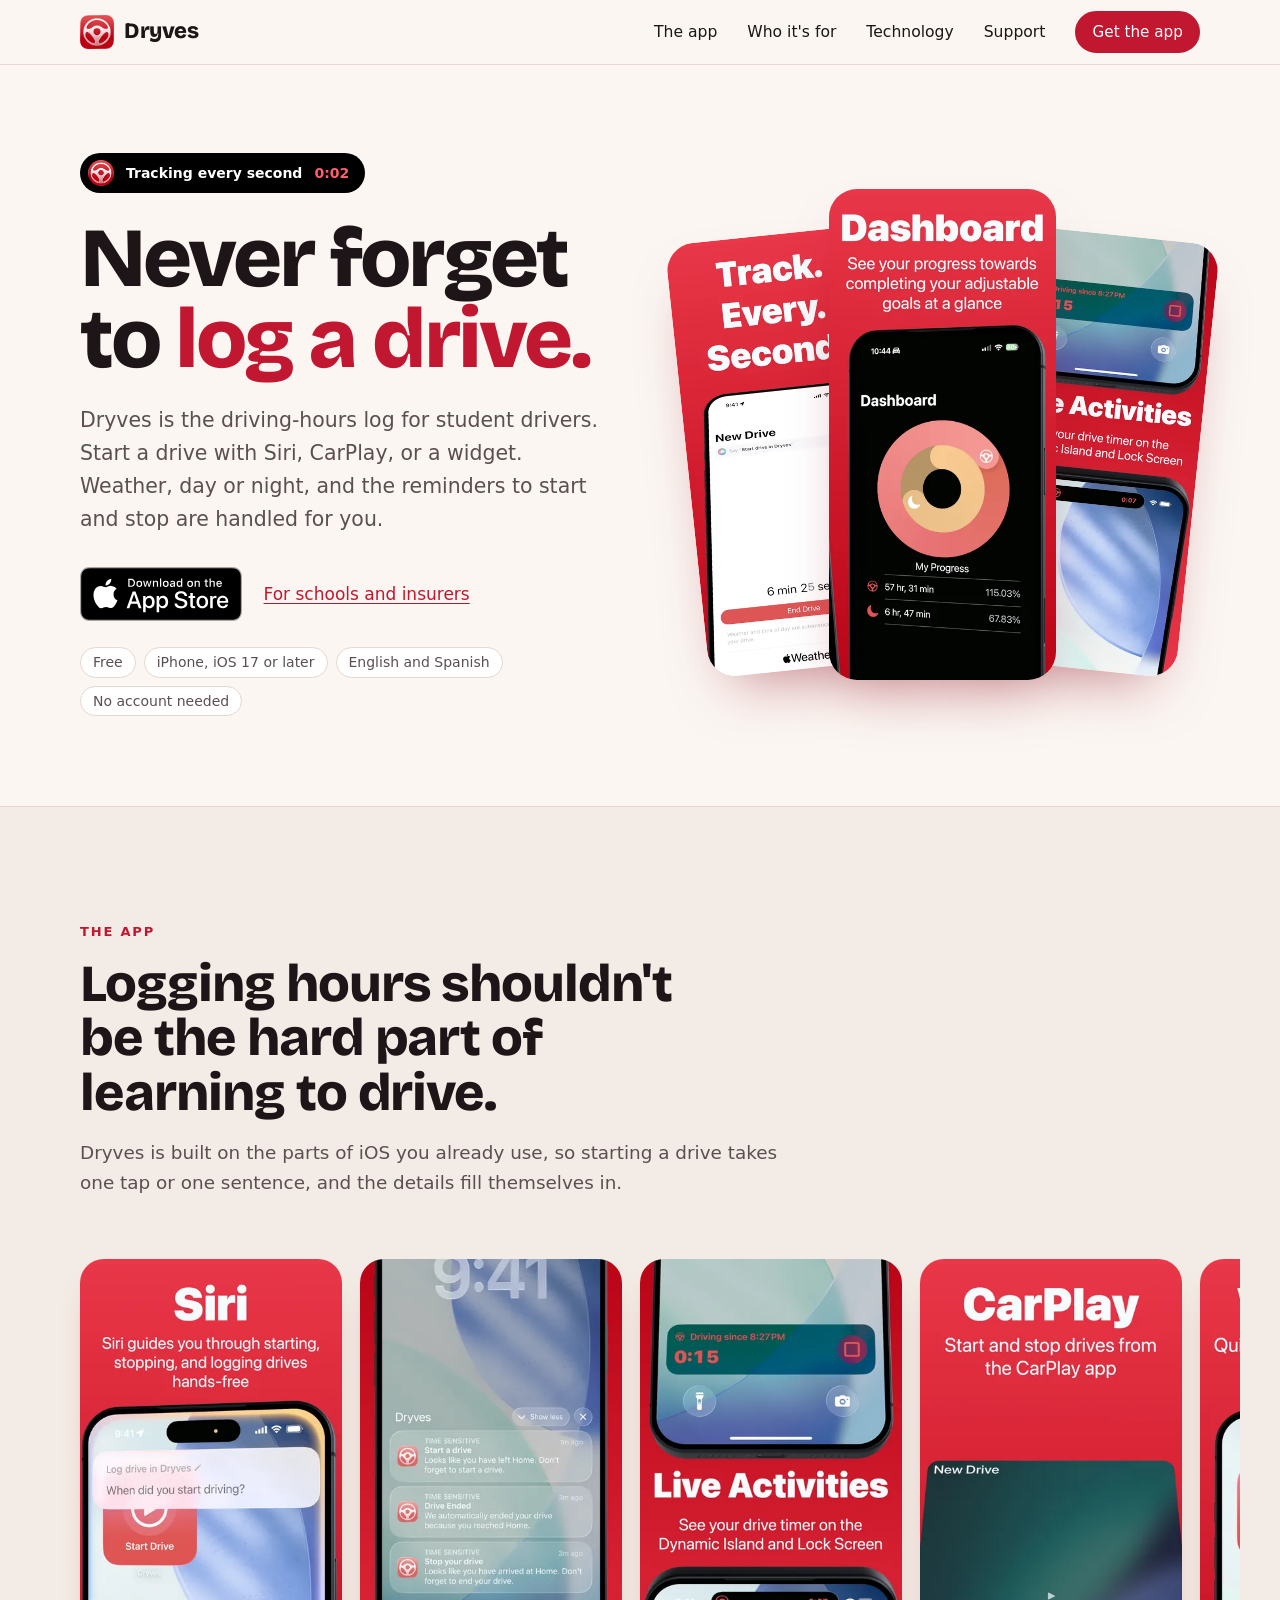
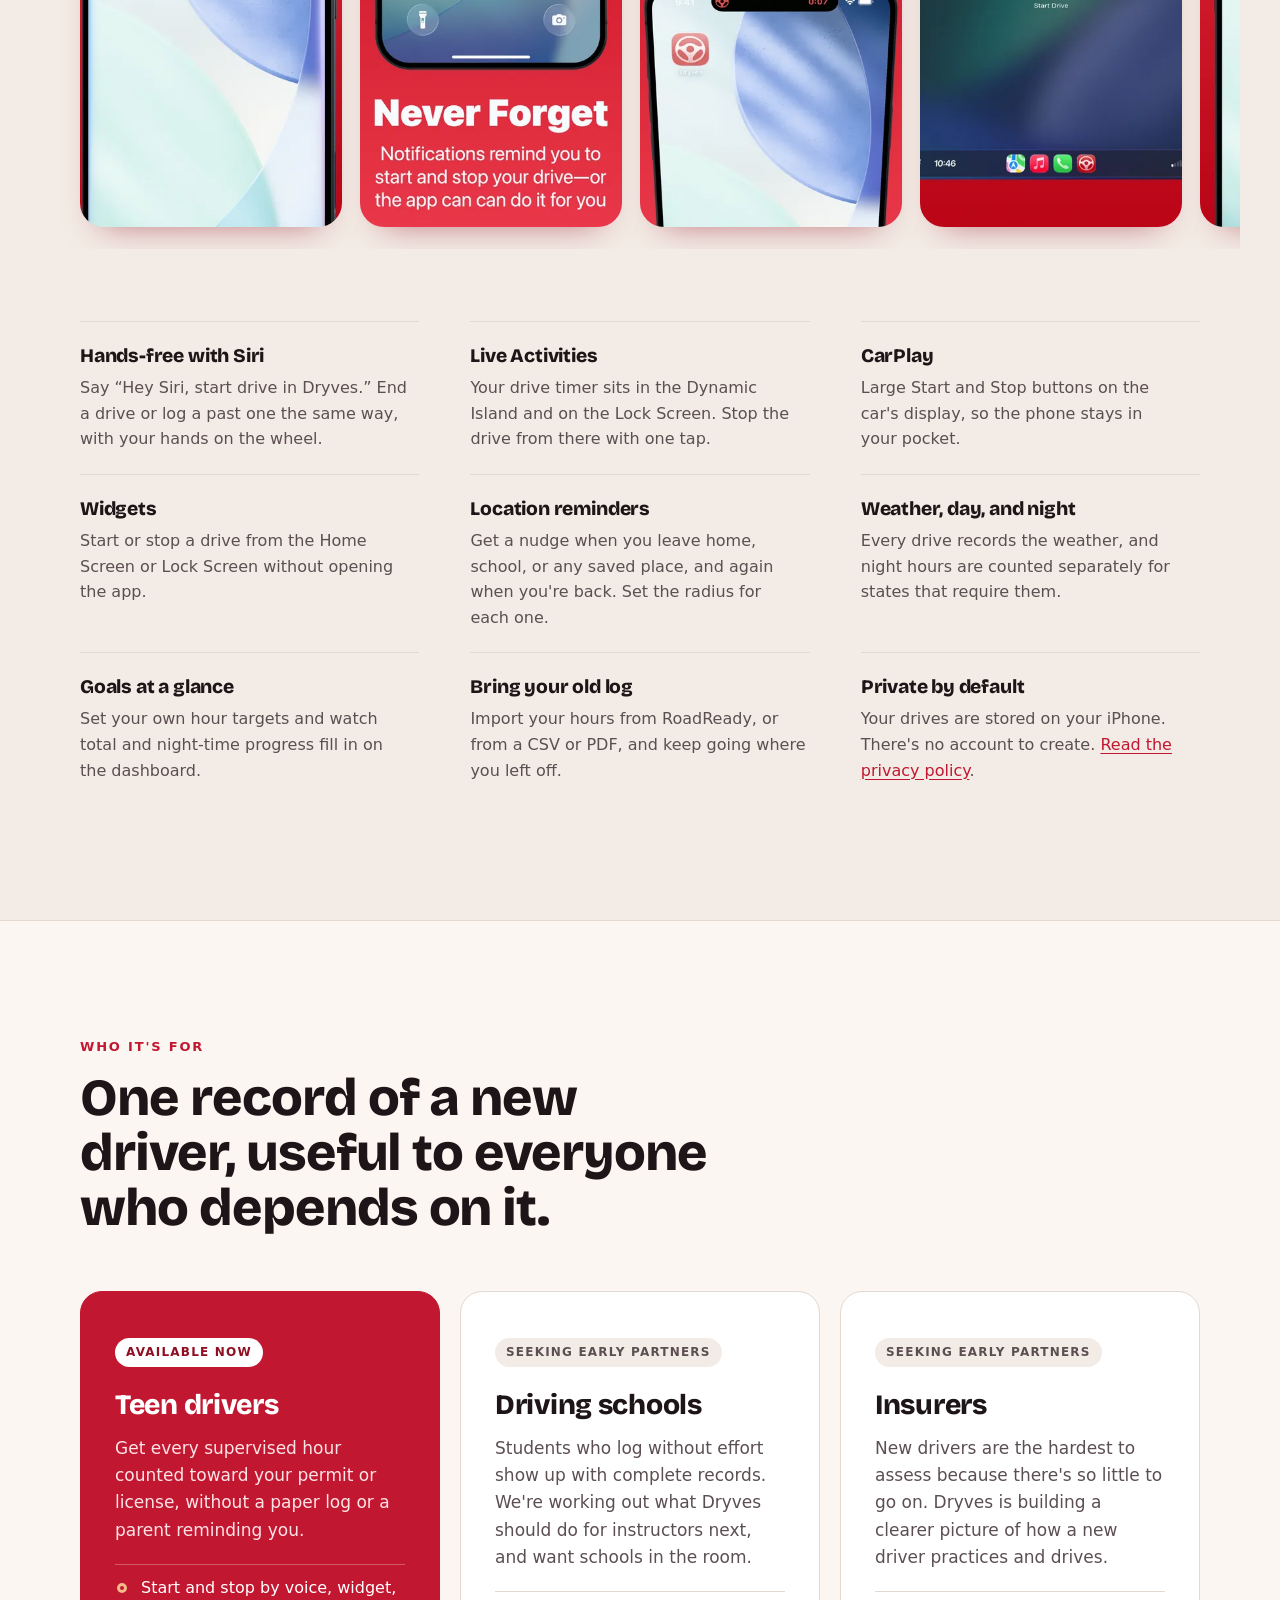
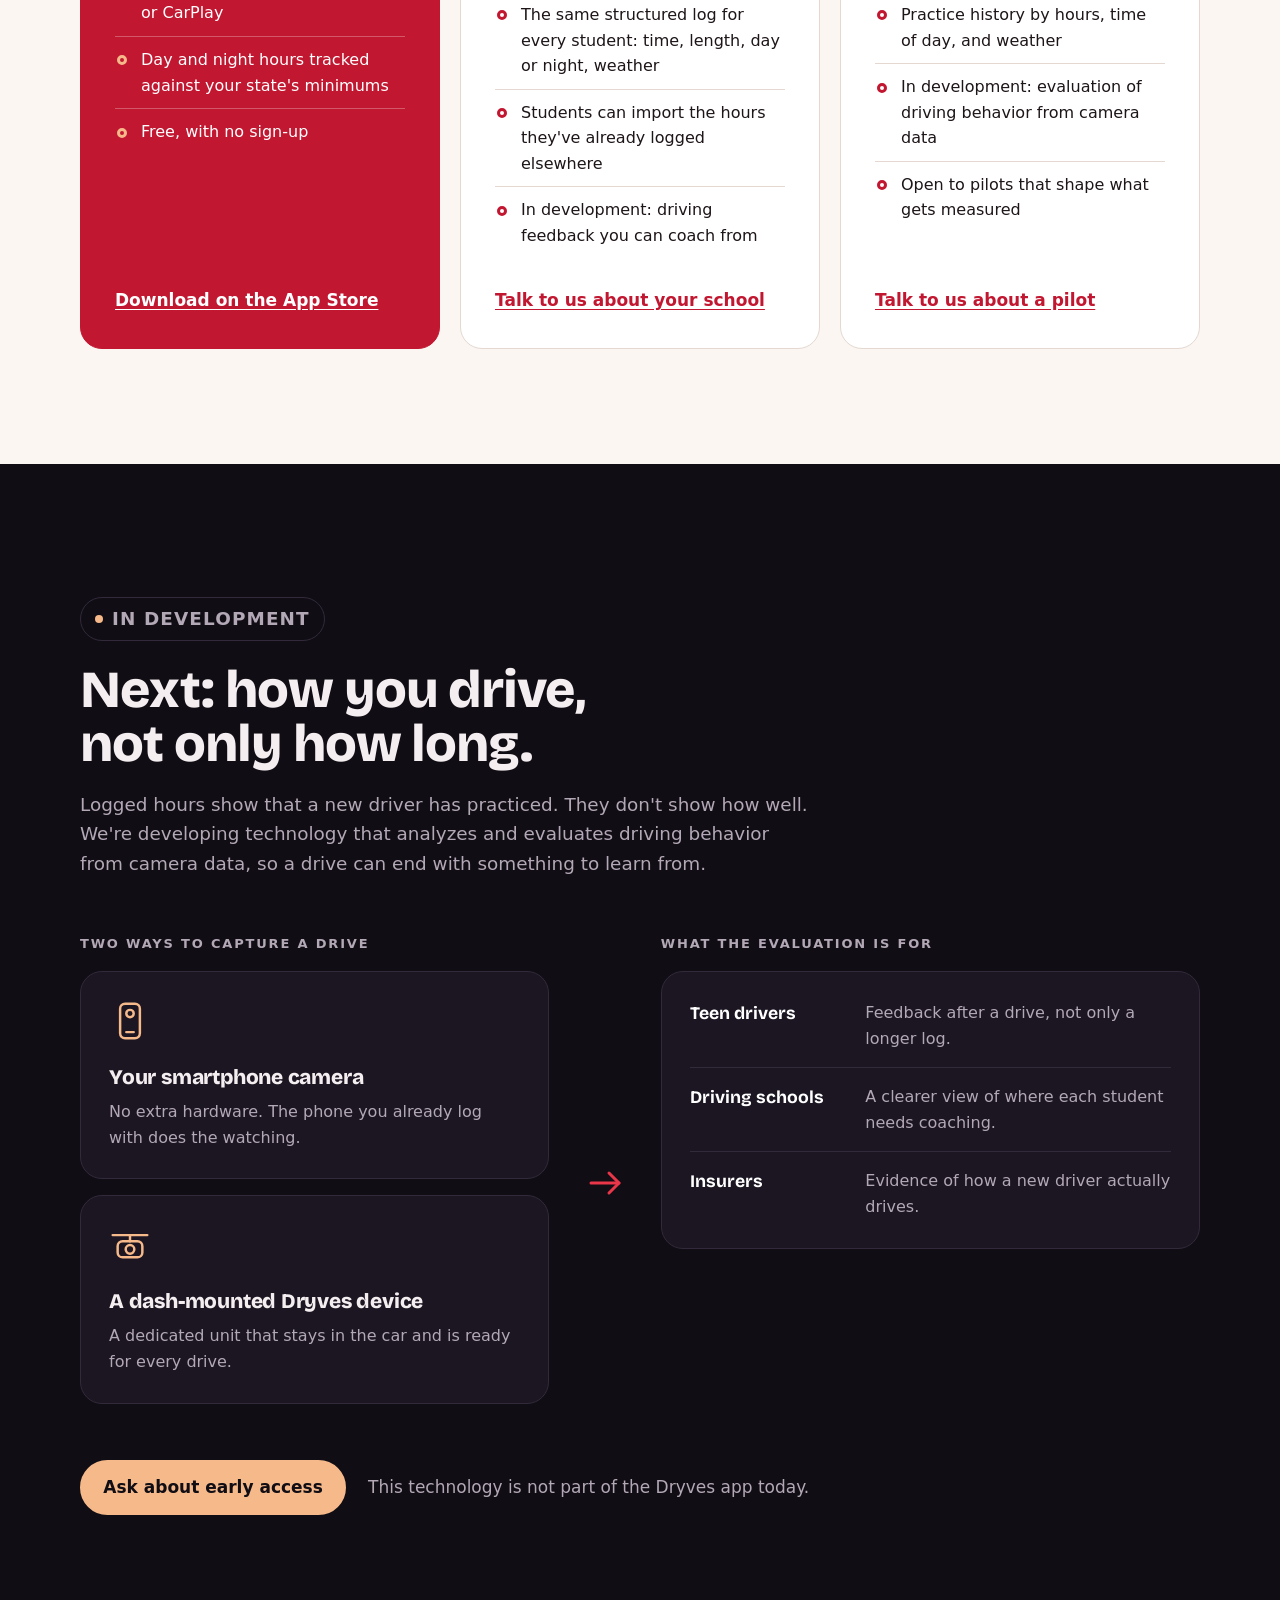
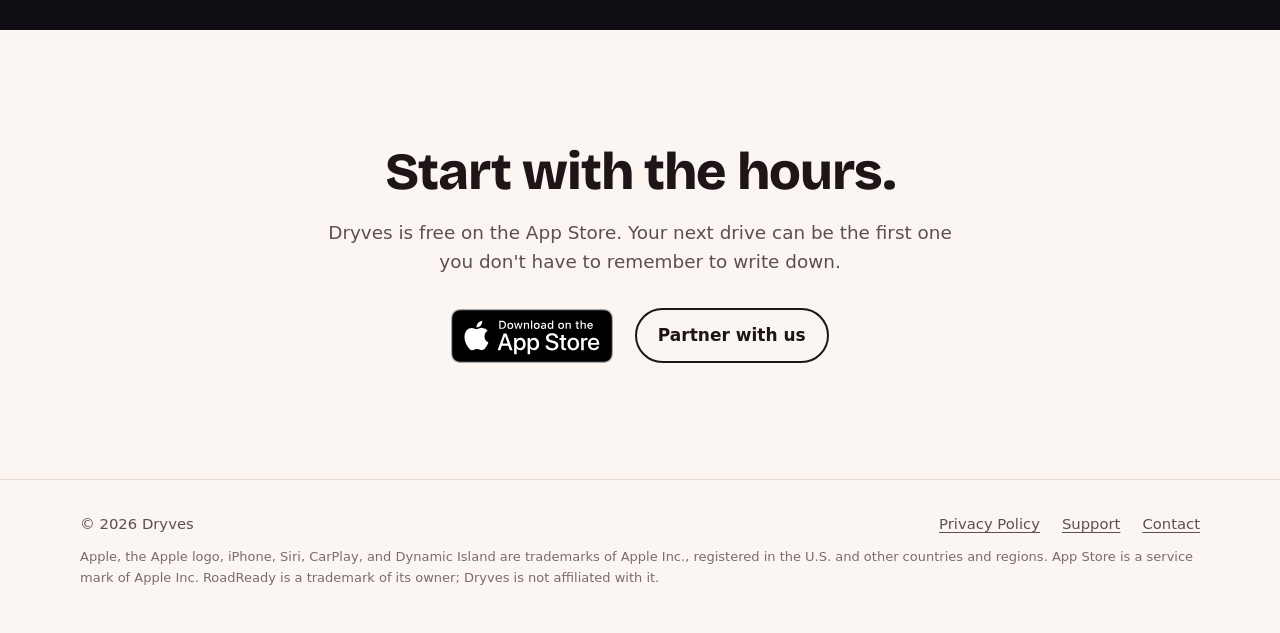
==== commit 4d65e650: "Rebuild Dryves marketing site around the App Store listing Replace the placeholder home page with a " ====
--- a/index.html
+++ b/index.html
@@ -1,38 +1,279 @@
-
 <!DOCTYPE html>
 <html lang="en">
 <head>
   <meta charset="UTF-8">
   <meta name="viewport" content="width=device-width, initial-scale=1.0">
+  <title>Dryves — Never forget to log a drive</title>
+  <meta name="description" content="Dryves is the smart driving-hours logger for student drivers, with Siri, CarPlay, Live Activities, and automatic weather and day/night tracking. Built for teen drivers, driving schools, and insurers.">
+  <meta name="apple-itunes-app" content="app-id=6759067319">
+  <meta name="theme-color" content="#fbf6f2">
+  <link rel="canonical" href="https://dryves.app/">
+  <link rel="icon" type="image/png" sizes="32x32" href="assets/favicon-32.png">
+  <link rel="apple-touch-icon" href="assets/apple-touch-icon.png">
+  <meta property="og:type" content="website">
+  <meta property="og:url" content="https://dryves.app/">
+  <meta property="og:title" content="Dryves — Never forget to log a drive">
+  <meta property="og:description" content="The smart driving-hours logger for student drivers. Free on the App Store.">
+  <meta property="og:image" content="https://dryves.app/assets/icon-512.png">
+  <meta name="twitter:card" content="summary">
+  <link rel="preload" href="assets/fonts/bricolage-grotesque-latin-wght.woff2" as="font" type="font/woff2" crossorigin>
   <link rel="stylesheet" href="index.css">
-  <title>Smart Drive Log - Home</title>
+  <script type="application/ld+json">
+  {
+    "@context": "https://schema.org",
+    "@type": "SoftwareApplication",
+    "name": "Dryves - Smart Driving Logger",
+    "operatingSystem": "iOS 17.0 or later",
+    "applicationCategory": "EducationalApplication",
+    "url": "https://dryves.app/",
+    "downloadUrl": "https://apps.apple.com/us/app/dryves-smart-driving-logger/id6759067319",
+    "image": "https://dryves.app/assets/icon-512.png",
+    "offers": { "@type": "Offer", "price": "0", "priceCurrency": "USD" }
+  }
+  </script>
 </head>
 <body>
-  <nav class="navbar">
-    <a href="/index.html" class="active">Home</a>
-    <a href="/privacy.html">Privacy Policy</a>
-    <a href="/support.html">Support</a>
-  </nav>
-  <main class="content">
-    <h1>Welcome to Smart Drive Log</h1>
-    <h3>Focus on learning the road—let us handle the rest.</h3>
-    <h4>Features</h4>
-    <ul class="features-list">
-      <li>
-        <h5>Weather</h5>
-        <p>Automatically sets weather and time of day for your drives.</p>
-        <h5>Reminders</h5>
-        <p>Sends reminders to start or stop drives based on saved locations.</p>
-        <h5>Siri</h5>
-        <p>Integrates with Siri and Shortcuts to find, log, start, and stop drives.</p>
-        <h5>Compatibility</h5>
-        <p>Allows importing from other drive logging software.</p>
-      </li>
-    </ul>
-    <p style="font-size:1.2em; margin-top:2em;">Coming Soon to iOS</p>
+  <a class="skip" href="#main">Skip to content</a>
+
+  <header class="site-header">
+    <div class="wrap">
+      <a class="brand" href="/" aria-current="page">
+        <img src="assets/icon-96.png" alt="" width="34" height="34">Dryves
+      </a>
+      <nav class="site-nav" aria-label="Main">
+        <a href="#app">The app</a>
+        <a href="#who">Who it's for</a>
+        <a href="#technology">Technology</a>
+        <a href="/support.html">Support</a>
+        <a class="btn small" href="https://apps.apple.com/us/app/dryves-smart-driving-logger/id6759067319">Get the app</a>
+      </nav>
+    </div>
+  </header>
+
+  <main id="main">
+
+    <section class="hero">
+      <div class="wrap">
+        <div>
+          <p class="island">
+            <img src="assets/icon-96.png" alt="" width="26" height="26">
+            Tracking every second
+            <time id="timer" aria-hidden="true">0:00</time>
+          </p>
+          <h1>Never forget to <em>log a drive.</em></h1>
+          <p class="lede">Dryves is the driving-hours log for student drivers. Start a drive with Siri, CarPlay, or a widget. Weather, day or night, and the reminders to start and stop are handled for you.</p>
+          <div class="cta">
+            <a class="badge-link" href="https://apps.apple.com/us/app/dryves-smart-driving-logger/id6759067319">
+              <img src="assets/app-store-badge.svg" alt="Download on the App Store" width="162" height="54">
+            </a>
+            <a href="#who">For schools and insurers</a>
+          </div>
+          <ul class="facts">
+            <li>Free</li>
+            <li>iPhone, iOS 17 or later</li>
+            <li>English and Spanish</li>
+            <li>No account needed</li>
+          </ul>
+        </div>
+
+        <div class="fan">
+          <img src="assets/screenshots/new-drive-400.webp" srcset="assets/screenshots/new-drive-400.webp 400w, assets/screenshots/new-drive.webp 800w" sizes="(max-width: 860px) 42vw, 22vw" width="800" height="1734" alt="Dryves New Drive screen with a running drive timer and an End Drive button.">
+          <img src="assets/screenshots/dashboard-400.webp" srcset="assets/screenshots/dashboard-400.webp 400w, assets/screenshots/dashboard.webp 800w" sizes="(max-width: 860px) 48vw, 25vw" width="800" height="1734" alt="Dryves Dashboard showing a progress ring with total and night hours measured against goals.">
+          <img src="assets/screenshots/live-activities-400.webp" srcset="assets/screenshots/live-activities-400.webp 400w, assets/screenshots/live-activities.webp 800w" sizes="(max-width: 860px) 42vw, 22vw" width="800" height="1734" alt="A Dryves drive timer shown in the Dynamic Island and on the Lock Screen.">
+        </div>
+      </div>
+    </section>
+
+    <section class="app" id="app">
+      <div class="wrap">
+        <div class="section-head">
+          <p class="kicker">The app</p>
+          <h2>Logging hours shouldn't be the hard part of learning to drive.</h2>
+          <p>Dryves is built on the parts of iOS you already use, so starting a drive takes one tap or one sentence, and the details fill themselves in.</p>
+        </div>
+
+        <div class="strip" role="region" aria-label="App screenshots" tabindex="0">
+          <img loading="lazy" src="assets/screenshots/siri-400.webp" srcset="assets/screenshots/siri-400.webp 400w, assets/screenshots/siri.webp 800w" sizes="262px" width="800" height="1734" alt="Siri: Siri guides you through starting, stopping, and logging drives hands-free.">
+          <img loading="lazy" src="assets/screenshots/reminders-400.webp" srcset="assets/screenshots/reminders-400.webp 400w, assets/screenshots/reminders.webp 800w" sizes="262px" width="800" height="1734" alt="Never Forget: notifications remind you to start and stop your drive, or the app can do it for you.">
+          <img loading="lazy" src="assets/screenshots/live-activities-400.webp" srcset="assets/screenshots/live-activities-400.webp 400w, assets/screenshots/live-activities.webp 800w" sizes="262px" width="800" height="1734" alt="Live Activities: see your drive timer on the Dynamic Island and Lock Screen.">
+          <img loading="lazy" src="assets/screenshots/carplay-400.webp" srcset="assets/screenshots/carplay-400.webp 400w, assets/screenshots/carplay.webp 800w" sizes="262px" width="800" height="1734" alt="CarPlay: start and stop drives from the CarPlay app.">
+          <img loading="lazy" src="assets/screenshots/widgets-400.webp" srcset="assets/screenshots/widgets-400.webp 400w, assets/screenshots/widgets.webp 800w" sizes="262px" width="800" height="1734" alt="Widgets: quickly start and stop drives with widgets.">
+          <img loading="lazy" src="assets/screenshots/automation-400.webp" srcset="assets/screenshots/automation-400.webp 400w, assets/screenshots/automation.webp 800w" sizes="262px" width="800" height="1734" alt="Automation: weather and time of day are automatically set for your drives.">
+          <img loading="lazy" src="assets/screenshots/import-400.webp" srcset="assets/screenshots/import-400.webp 400w, assets/screenshots/import.webp 800w" sizes="262px" width="800" height="1734" alt="Import Drives Effortlessly: import drives from RoadReady in less than a minute.">
+          <img loading="lazy" src="assets/screenshots/drive-log-400.webp" srcset="assets/screenshots/drive-log-400.webp 400w, assets/screenshots/drive-log.webp 800w" sizes="262px" width="800" height="1734" alt="Comprehensive Log: detailed information is stored for each drive in a searchable list.">
+          <img loading="lazy" src="assets/screenshots/dashboard-400.webp" srcset="assets/screenshots/dashboard-400.webp 400w, assets/screenshots/dashboard.webp 800w" sizes="262px" width="800" height="1734" alt="Dashboard: see your progress towards completing your adjustable goals at a glance.">
+        </div>
+
+        <ul class="features">
+          <li>
+            <h3>Hands-free with Siri</h3>
+            <p>Say “Hey Siri, start drive in Dryves.” End a drive or log a past one the same way, with your hands on the wheel.</p>
+          </li>
+          <li>
+            <h3>Live Activities</h3>
+            <p>Your drive timer sits in the Dynamic Island and on the Lock Screen. Stop the drive from there with one tap.</p>
+          </li>
+          <li>
+            <h3>CarPlay</h3>
+            <p>Large Start and Stop buttons on the car's display, so the phone stays in your pocket.</p>
+          </li>
+          <li>
+            <h3>Widgets</h3>
+            <p>Start or stop a drive from the Home Screen or Lock Screen without opening the app.</p>
+          </li>
+          <li>
+            <h3>Location reminders</h3>
+            <p>Get a nudge when you leave home, school, or any saved place, and again when you're back. Set the radius for each one.</p>
+          </li>
+          <li>
+            <h3>Weather, day, and night</h3>
+            <p>Every drive records the weather, and night hours are counted separately for states that require them.</p>
+          </li>
+          <li>
+            <h3>Goals at a glance</h3>
+            <p>Set your own hour targets and watch total and night-time progress fill in on the dashboard.</p>
+          </li>
+          <li>
+            <h3>Bring your old log</h3>
+            <p>Import your hours from RoadReady, or from a CSV or PDF, and keep going where you left off.</p>
+          </li>
+          <li>
+            <h3>Private by default</h3>
+            <p>Your drives are stored on your iPhone. There's no account to create. <a href="/privacy.html">Read the privacy policy</a>.</p>
+          </li>
+        </ul>
+      </div>
+    </section>
+
+    <section id="who">
+      <div class="wrap">
+        <div class="section-head">
+          <p class="kicker">Who it's for</p>
+          <h2>One record of a new driver, useful to everyone who depends on it.</h2>
+        </div>
+
+        <div class="audiences">
+          <article class="aud now">
+            <p class="tag">Available now</p>
+            <h3>Teen drivers</h3>
+            <p>Get every supervised hour counted toward your permit or license, without a paper log or a parent reminding you.</p>
+            <ul>
+              <li>Start and stop by voice, widget, or CarPlay</li>
+              <li>Day and night hours tracked against your state's minimums</li>
+              <li>Free, with no sign-up</li>
+            </ul>
+            <a class="more" href="https://apps.apple.com/us/app/dryves-smart-driving-logger/id6759067319">Download on the App Store</a>
+          </article>
+
+          <article class="aud">
+            <p class="tag">Seeking early partners</p>
+            <h3>Driving schools</h3>
+            <p>Students who log without effort show up with complete records. We're working out what Dryves should do for instructors next, and want schools in the room.</p>
+            <ul>
+              <li>The same structured log for every student: time, length, day or night, weather</li>
+              <li>Students can import the hours they've already logged elsewhere</li>
+              <li>In development: driving feedback you can coach from</li>
+            </ul>
+            <a class="more" href="mailto:smartdrivetracker@gmail.com?subject=Dryves%20for%20driving%20schools">Talk to us about your school</a>
+          </article>
+
+          <article class="aud">
+            <p class="tag">Seeking early partners</p>
+            <h3>Insurers</h3>
+            <p>New drivers are the hardest to assess because there's so little to go on. Dryves is building a clearer picture of how a new driver practices and drives.</p>
+            <ul>
+              <li>Practice history by hours, time of day, and weather</li>
+              <li>In development: evaluation of driving behavior from camera data</li>
+              <li>Open to pilots that shape what gets measured</li>
+            </ul>
+            <a class="more" href="mailto:smartdrivetracker@gmail.com?subject=Dryves%20insurance%20pilot">Talk to us about a pilot</a>
+          </article>
+        </div>
+      </div>
+    </section>
+
+    <section class="night" id="technology">
+      <div class="wrap">
+        <div class="section-head">
+          <p class="status">In development</p>
+          <h2>Next: how you drive, not only how long.</h2>
+          <p>Logged hours show that a new driver has practiced. They don't show how well. We're developing technology that analyzes and evaluates driving behavior from camera data, so a drive can end with something to learn from.</p>
+        </div>
+
+        <div class="flow">
+          <div class="flow-col">
+            <p class="flow-label">Two ways to capture a drive</p>
+            <div class="card">
+              <svg viewBox="0 0 34 34" fill="none" stroke="currentColor" stroke-width="2" stroke-linecap="round" stroke-linejoin="round" aria-hidden="true"><rect x="9" y="3" width="16" height="28" rx="4"/><circle cx="17" cy="11" r="3"/><path d="M14 26h6"/></svg>
+              <h3>Your smartphone camera</h3>
+              <p>No extra hardware. The phone you already log with does the watching.</p>
+            </div>
+            <div class="card">
+              <svg viewBox="0 0 34 34" fill="none" stroke="currentColor" stroke-width="2" stroke-linecap="round" stroke-linejoin="round" aria-hidden="true"><path d="M3 9h28"/><path d="M17 9v5"/><rect x="7" y="14" width="20" height="13" rx="4"/><circle cx="17" cy="20.5" r="3.5"/></svg>
+              <h3>A dash-mounted Dryves device</h3>
+              <p>A dedicated unit that stays in the car and is ready for every drive.</p>
+            </div>
+          </div>
+
+          <div class="flow-arrow" aria-hidden="true">
+            <svg viewBox="0 0 40 40" fill="none" stroke="currentColor" stroke-width="3" stroke-linecap="round" stroke-linejoin="round"><path d="M6 20h28"/><path d="M24 10l10 10-10 10"/></svg>
+          </div>
+
+          <div class="flow-col">
+            <p class="flow-label">What the evaluation is for</p>
+            <div class="card">
+              <ul class="outcomes">
+                <li><b>Teen drivers</b><span>Feedback after a drive, not only a longer log.</span></li>
+                <li><b>Driving schools</b><span>A clearer view of where each student needs coaching.</span></li>
+                <li><b>Insurers</b><span>Evidence of how a new driver actually drives.</span></li>
+              </ul>
+            </div>
+          </div>
+        </div>
+
+        <div class="cta-row">
+          <a class="btn" href="mailto:smartdrivetracker@gmail.com?subject=Dryves%20driving%20evaluation%20early%20access">Ask about early access</a>
+          <span>This technology is not part of the Dryves app today.</span>
+        </div>
+      </div>
+    </section>
+
+    <section class="closing">
+      <div class="wrap">
+        <h2>Start with the hours.</h2>
+        <p>Dryves is free on the App Store. Your next drive can be the first one you don't have to remember to write down.</p>
+        <div class="cta">
+          <a class="badge-link" href="https://apps.apple.com/us/app/dryves-smart-driving-logger/id6759067319">
+            <img src="assets/app-store-badge.svg" alt="Download on the App Store" width="162" height="54">
+          </a>
+          <a class="btn ghost" href="mailto:smartdrivetracker@gmail.com?subject=Dryves%20partnership">Partner with us</a>
+        </div>
+      </div>
+    </section>
+
   </main>
-  <footer>
-    <p>&copy; 2025 Smart Drive Log. All rights reserved.</p>
+
+  <footer class="site-footer">
+    <div class="wrap">
+      <span>&copy; <span id="year">2026</span> Dryves</span>
+      <nav aria-label="Footer">
+        <a href="/privacy.html">Privacy Policy</a>
+        <a href="/support.html">Support</a>
+        <a href="mailto:smartdrivetracker@gmail.com">Contact</a>
+      </nav>
+      <p class="legal">Apple, the Apple logo, iPhone, Siri, CarPlay, and Dynamic Island are trademarks of Apple Inc., registered in the U.S. and other countries and regions. App Store is a service mark of Apple Inc. RoadReady is a trademark of its owner; Dryves is not affiliated with it.</p>
+    </div>
   </footer>
+
+  <script>
+    document.getElementById('year').textContent = new Date().getFullYear();
+    (function () {
+      var el = document.getElementById('timer'), start = Date.now();
+      setInterval(function () {
+        var s = Math.floor((Date.now() - start) / 1000);
+        el.textContent = Math.floor(s / 60) + ':' + String(s % 60).padStart(2, '0');
+      }, 1000);
+    })();
+  </script>
 </body>
-</html>+</html>
--- a/index.css
+++ b/index.css
@@ -1,85 +1,300 @@
-
-html {
-  height: 100%;
-}
+/* Dryves — dryves.app */
+
+@font-face {
+  font-family: "Bricolage Grotesque";
+  font-style: normal;
+  font-weight: 200 800;
+  font-display: swap;
+  src: url("assets/fonts/bricolage-grotesque-latin-wght.woff2") format("woff2");
+}
+
+:root {
+  color-scheme: light;
+
+  --red: #e93749;        /* App Store screenshot red */
+  --red-deep: #c21730;   /* buttons, links: passes AA with white */
+  --red-ink: #8f0e20;
+  --peach: #f6b98a;      /* the "day" arc on the in-app progress ring */
+  --paper: #fbf6f2;
+  --paper-2: #f3ebe5;
+  --ink: #1d1517;
+  --ink-2: #5c4f52;
+  --rule: #e4d8d1;
+  --night: #100d14;
+  --night-2: #1b1622;
+  --night-rule: #322a3b;
+  --night-ink: #f4eef0;
+  --night-ink-2: #b3a8b6;
+
+  --display: "Bricolage Grotesque", ui-rounded, system-ui, sans-serif;
+  --body: system-ui, -apple-system, "Segoe UI", Roboto, "Helvetica Neue", sans-serif;
+
+  --wrap: 1120px;
+  --gutter: clamp(20px, 5vw, 40px);
+  --radius: 22px;
+}
+
+*, *::before, *::after { box-sizing: border-box; }
+
+html { scroll-behavior: smooth; scroll-padding-top: 84px; -webkit-text-size-adjust: 100%; }
 
 body {
-  min-height: 100vh;
-  background-image: linear-gradient(135deg, #BA0416 0%, #FF5733 100%);
-  font-family: system-ui, -apple-system, BlinkMacSystemFont, 'Segoe UI', Roboto, Oxygen, Ubuntu, Cantarell, 'Open Sans', 'Helvetica Neue', sans-serif;
-  color: #fff;
   margin: 0;
-  display: flex;
-  flex-direction: column;
-}
-
-.navbar {
-  width: 100%;
-  background: rgba(0,0,0,0.08);
-  display: flex;
-  justify-content: center;
-  gap: 2rem;
-  padding: 1rem 0 0.5rem 0;
-  font-size: 1.1em;
-}
-.navbar a {
-  color: #fff;
-  text-decoration: none;
-  padding: 0.5em 1em;
-  border-radius: 6px;
-  transition: background 0.2s;
-}
-.navbar a.active, .navbar a:hover {
-  background: rgba(255,255,255,0.15);
-  font-weight: bold;
-}
-
-.content {
-  flex: 1;
-  max-width: 700px;
-  margin: 2em auto 0 auto;
-  background: rgba(0,0,0,0.05);
-  border-radius: 16px;
-  box-shadow: 0 2px 16px 0 rgba(186,4,22,0.08);
-  padding: 2em 2em 1em 2em;
-}
-
-h1, h2, h3, h4, h5 {
-  font-weight: 600;
-  margin-top: 1.2em;
-  margin-bottom: 0.5em;
-}
-h1 {
-  font-size: 2.2em;
-}
-h2 {
-  font-size: 1.4em;
-}
-h3 {
-  font-size: 1.1em;
-}
-
-.features-list {
-  list-style-type: none;
-  padding-left: 2rem;
-  text-align: left;
-}
-.features-list li h5 {
-  margin-bottom: 0%;
-}
-.features-list li p {
-  margin-bottom: 1rem;
-  color: rgb(223, 218, 218);
-  margin-top: 0.2rem;
-}
-
-footer {
-  width: 100%;
-  text-align: center;
-  padding: 1em 0 1.5em 0;
-  font-size: 1em;
-  background: rgba(0,0,0,0.08);
-  color: #fff;
-  margin-top: 2em;
-  border-radius: 0 0 16px 16px;
-}+  background: var(--paper);
+  color: var(--ink);
+  font-family: var(--body);
+  font-size: 1.0625rem;
+  line-height: 1.6;
+  -webkit-font-smoothing: antialiased;
+}
+
+img { max-width: 100%; height: auto; display: block; }
+
+a { color: var(--red-deep); text-underline-offset: 0.18em; }
+a:hover { color: var(--red-ink); }
+
+:focus-visible { outline: 3px solid var(--red-deep); outline-offset: 3px; border-radius: 6px; }
+.night :focus-visible { outline-color: var(--peach); }
+
+h1, h2, h3 {
+  font-family: var(--display);
+  font-weight: 800;
+  letter-spacing: -0.02em;
+  line-height: 1.05;
+  margin: 0;
+  text-wrap: balance;
+}
+h1 { font-size: clamp(2.75rem, 7.2vw, 5.25rem); letter-spacing: -0.035em; line-height: 0.96; }
+h2 { font-size: clamp(2rem, 4.4vw, 3.25rem); }
+h3 { font-size: 1.375rem; letter-spacing: -0.01em; line-height: 1.2; }
+p { margin: 0; text-wrap: pretty; }
+
+.wrap { width: 100%; max-width: calc(var(--wrap) + 2 * var(--gutter)); margin-inline: auto; padding-inline: var(--gutter); }
+
+.skip {
+  position: absolute; left: 12px; top: -60px; z-index: 100;
+  background: var(--ink); color: #fff; padding: 10px 16px; border-radius: 10px;
+}
+.skip:focus { top: 12px; color: #fff; }
+
+/* ---------- Header ---------- */
+
+.site-header {
+  position: sticky; top: 0; z-index: 50;
+  background: color-mix(in srgb, var(--paper) 86%, transparent);
+  backdrop-filter: saturate(1.4) blur(14px);
+  -webkit-backdrop-filter: saturate(1.4) blur(14px);
+  border-bottom: 1px solid var(--rule);
+}
+.site-header .wrap { display: flex; align-items: center; gap: 20px; min-height: 64px; }
+
+.brand {
+  display: inline-flex; align-items: center; gap: 10px;
+  font-family: var(--display); font-weight: 800; font-size: 1.375rem; letter-spacing: -0.02em;
+  color: var(--ink); text-decoration: none;
+}
+.brand:hover { color: var(--ink); }
+.brand img { width: 34px; height: 34px; border-radius: 8px; }
+
+.site-nav { margin-left: auto; display: flex; align-items: center; gap: clamp(14px, 2.4vw, 30px); }
+.site-nav a { color: var(--ink); text-decoration: none; font-size: 0.975rem; font-weight: 500; }
+.site-nav a:hover, .site-nav a[aria-current="page"] { color: var(--red-deep); }
+
+.btn {
+  display: inline-flex; align-items: center; justify-content: center; gap: 8px;
+  padding: 0.7em 1.25em; border-radius: 999px;
+  background: var(--red-deep); color: #fff; font-weight: 650; text-decoration: none;
+  border: 2px solid var(--red-deep);
+  transition: background-color 0.15s, border-color 0.15s, color 0.15s;
+}
+.btn:hover { background: var(--red-ink); border-color: var(--red-ink); color: #fff; }
+.btn.small { padding: 0.45em 1em; font-size: 0.95rem; }
+.site-nav a.btn, .site-nav a.btn:hover { color: #fff; }
+.btn.ghost { background: transparent; color: var(--ink); border-color: var(--ink); }
+.btn.ghost:hover { background: var(--ink); color: var(--paper); border-color: var(--ink); }
+.night .btn { background: var(--peach); border-color: var(--peach); color: var(--night); }
+.night .btn:hover { background: #fff; border-color: #fff; color: var(--night); }
+
+@media (max-width: 760px) {
+  .site-nav a:not(.btn) { display: none; }
+}
+
+/* ---------- Hero ---------- */
+
+.hero { padding-block: clamp(40px, 7vw, 88px) clamp(48px, 7vw, 96px); overflow: hidden; }
+.hero .wrap { display: grid; grid-template-columns: minmax(0, 1.05fr) minmax(0, 1fr); gap: clamp(32px, 5vw, 72px); align-items: center; }
+
+/* Live Activity–style pill: the app's own drive timer, counting your time on the page */
+.island {
+  display: inline-flex; align-items: center; gap: 12px;
+  background: #000; color: #fff; border-radius: 999px;
+  padding: 7px 16px 7px 8px; margin-bottom: 26px;
+  font-size: 0.875rem; font-weight: 550;
+}
+.island img { width: 26px; height: 26px; border-radius: 50%; }
+.island time {
+  color: #ff5d6c; font-variant-numeric: tabular-nums; font-weight: 700;
+  min-width: 3.2ch; text-align: right;
+}
+
+.hero h1 em { font-style: normal; color: var(--red-deep); }
+.hero .lede { margin-top: 24px; font-size: clamp(1.125rem, 1.6vw, 1.3rem); color: var(--ink-2); max-width: 34em; }
+.hero .cta { margin-top: 32px; display: flex; flex-wrap: wrap; align-items: center; gap: 14px 22px; }
+.badge-link { display: inline-block; border-radius: 9px; }
+.badge-link img { height: 54px; width: auto; }
+.facts { margin: 26px 0 0; padding: 0; list-style: none; display: flex; flex-wrap: wrap; gap: 8px; font-size: 0.875rem; color: var(--ink-2); }
+.facts li { border: 1px solid var(--rule); border-radius: 999px; padding: 3px 12px; background: #fff; }
+
+.fan { display: flex; justify-content: center; align-items: center; }
+.fan img {
+  width: 39%; flex: none; border-radius: clamp(16px, 2.4vw, 28px);
+  box-shadow: 0 30px 60px -28px rgba(143, 14, 32, 0.55), 0 2px 0 rgba(255, 255, 255, 0.25) inset;
+}
+.fan img:nth-child(1) { transform: rotate(-6deg) translateY(4%); margin-right: -11%; }
+.fan img:nth-child(2) { z-index: 1; width: 44%; }
+.fan img:nth-child(3) { transform: rotate(6deg) translateY(4%); margin-left: -11%; }
+
+@media (max-width: 860px) {
+  .hero .wrap { grid-template-columns: 1fr; }
+  .fan { max-width: 520px; margin-inline: auto; }
+}
+
+/* ---------- Sections ---------- */
+
+section { padding-block: clamp(64px, 9vw, 120px); }
+.kicker {
+  font-size: 0.8125rem; font-weight: 700; letter-spacing: 0.14em; text-transform: uppercase;
+  color: var(--red-deep); margin-bottom: 14px;
+}
+.night .kicker { color: var(--peach); }
+.section-head { max-width: 46rem; margin-bottom: clamp(32px, 5vw, 56px); }
+.section-head p:not(.kicker) { margin-top: 18px; font-size: 1.15rem; color: var(--ink-2); }
+.night .section-head p:not(.kicker) { color: var(--night-ink-2); }
+
+/* Screenshot strip */
+.app { background: var(--paper-2); border-block: 1px solid var(--rule); }
+.strip {
+  display: flex; gap: 18px; overflow-x: auto; scroll-snap-type: x proximity;
+  padding: 6px var(--gutter) 22px; margin-inline: calc(-1 * var(--gutter));
+  scrollbar-width: thin; scrollbar-color: var(--red-deep) transparent;
+}
+.strip img {
+  flex: none; width: min(262px, 68vw); border-radius: 24px; scroll-snap-align: center;
+  box-shadow: 0 18px 34px -22px rgba(143, 14, 32, 0.6);
+}
+
+.features {
+  list-style: none; margin: clamp(40px, 6vw, 72px) 0 0; padding: 0;
+  display: grid; grid-template-columns: repeat(auto-fit, minmax(250px, 1fr)); gap: 0 clamp(28px, 4vw, 56px);
+}
+.features li { padding: 22px 0; border-top: 1px solid var(--rule); }
+.features h3 { font-size: 1.2rem; }
+.features p { margin-top: 8px; color: var(--ink-2); font-size: 1rem; }
+
+/* Audiences */
+.audiences { display: grid; grid-template-columns: repeat(3, minmax(0, 1fr)); gap: 20px; }
+.aud {
+  display: flex; flex-direction: column; background: #fff; border: 1px solid var(--rule);
+  border-radius: var(--radius); padding: clamp(24px, 3vw, 34px);
+}
+.aud.now { background: var(--red-deep); border-color: var(--red-deep); color: #fff; }
+.tag {
+  align-self: flex-start; font-size: 0.75rem; font-weight: 700; letter-spacing: 0.1em; text-transform: uppercase;
+  padding: 5px 11px; border-radius: 999px; background: var(--paper-2); color: var(--ink-2); margin-bottom: 22px;
+}
+.aud.now .tag { background: #fff; color: var(--red-ink); }
+.aud h3 { font-size: 1.75rem; }
+.aud > p { margin-top: 12px; color: var(--ink-2); }
+.aud.now > p { color: #ffe3e6; }
+.aud ul { margin: 20px 0 28px; padding: 0; list-style: none; font-size: 1rem; }
+.aud li { padding: 10px 0 10px 26px; border-top: 1px solid var(--rule); position: relative; }
+.aud.now li { border-color: rgba(255, 255, 255, 0.28); }
+.aud li::before {
+  content: ""; position: absolute; left: 2px; top: 1.15em; width: 10px; height: 10px; border-radius: 50%;
+  border: 3px solid var(--red-deep);
+}
+.aud.now li::before { border-color: var(--peach); }
+.aud .more { margin-top: auto; font-weight: 650; }
+.aud.now .more { color: #fff; }
+
+@media (max-width: 900px) { .audiences { grid-template-columns: 1fr; } }
+
+/* Technology — the night section */
+.night { background: var(--night); color: var(--night-ink); position: relative; overflow: hidden; }
+.night::before {
+  /* headlights on a dark road */
+  content: ""; position: absolute; inset: auto -10% -55% -10%; height: 90%;
+  background: radial-gradient(50% 60% at 50% 100%, rgba(233, 55, 73, 0.34), transparent 70%);
+  pointer-events: none;
+}
+.night .wrap { position: relative; }
+.night a { color: var(--peach); }
+.status {
+  display: inline-flex; align-items: center; gap: 9px; margin-bottom: 22px;
+  border: 1px solid var(--night-rule); border-radius: 999px; padding: 6px 14px;
+  font-size: 0.8125rem; font-weight: 650; letter-spacing: 0.06em; text-transform: uppercase; color: var(--night-ink-2);
+}
+.status::before { content: ""; width: 8px; height: 8px; border-radius: 50%; background: var(--peach); }
+
+.flow { display: grid; grid-template-columns: minmax(0, 1fr) auto minmax(0, 1.15fr); gap: clamp(18px, 3vw, 36px); align-items: stretch; }
+.flow-col { display: grid; gap: 16px; align-content: start; }
+.flow-label { font-size: 0.8125rem; font-weight: 700; letter-spacing: 0.14em; text-transform: uppercase; color: var(--night-ink-2); }
+.card {
+  background: var(--night-2); border: 1px solid var(--night-rule); border-radius: var(--radius);
+  padding: clamp(20px, 2.6vw, 28px);
+}
+.card h3 { font-size: 1.3rem; }
+.card p { margin-top: 8px; color: var(--night-ink-2); font-size: 1rem; }
+.card svg { width: 42px; height: 42px; margin-bottom: 16px; color: var(--peach); }
+.flow-arrow { display: flex; align-items: center; color: var(--red); padding-top: 28px; }
+.flow-arrow svg { width: 40px; height: 40px; }
+.outcomes { margin: 0; padding: 0; list-style: none; }
+.outcomes li { padding: 16px 0; border-top: 1px solid var(--night-rule); display: grid; grid-template-columns: 9.5em 1fr; gap: 14px; }
+.outcomes li:first-child { border-top: 0; padding-top: 0; }
+.outcomes li:last-child { padding-bottom: 0; }
+.outcomes b { font-family: var(--display); font-weight: 700; font-size: 1.1rem; color: #fff; }
+.outcomes span { color: var(--night-ink-2); font-size: 1rem; }
+.night .cta-row { margin-top: clamp(36px, 5vw, 56px); display: flex; flex-wrap: wrap; align-items: center; gap: 14px 22px; color: var(--night-ink-2); }
+
+@media (max-width: 900px) {
+  .flow { grid-template-columns: 1fr; }
+  .flow-arrow { padding: 0; justify-content: center; }
+  .flow-arrow svg { transform: rotate(90deg); }
+}
+@media (max-width: 480px) { .outcomes li { grid-template-columns: 1fr; gap: 4px; } }
+
+/* Closing CTA */
+.closing { text-align: center; }
+.closing h2 { max-width: 16em; margin-inline: auto; }
+.closing p { margin: 18px auto 0; max-width: 34em; color: var(--ink-2); font-size: 1.15rem; }
+.closing .cta { margin-top: 32px; display: flex; flex-wrap: wrap; justify-content: center; align-items: center; gap: 14px 22px; }
+
+/* ---------- Footer ---------- */
+
+.site-footer { border-top: 1px solid var(--rule); padding-block: 32px 44px; font-size: 0.925rem; color: var(--ink-2); }
+.site-footer .wrap { display: flex; flex-wrap: wrap; gap: 12px 28px; align-items: center; }
+.site-footer nav { display: flex; flex-wrap: wrap; gap: 8px 22px; margin-left: auto; }
+.site-footer a { color: var(--ink-2); }
+.site-footer a:hover { color: var(--red-deep); }
+.legal { flex-basis: 100%; font-size: 0.8125rem; color: #7a6c6f; }
+
+/* ---------- Text pages (privacy, support) ---------- */
+
+.page { padding-block: clamp(48px, 7vw, 88px); }
+.page .wrap { max-width: calc(46rem + 2 * var(--gutter)); }
+.page h1 { font-size: clamp(2.5rem, 6vw, 4rem); margin-bottom: 28px; }
+.page h2 { font-size: 1.5rem; letter-spacing: -0.01em; line-height: 1.2; margin: 44px 0 12px; }
+.page p + p { margin-top: 16px; }
+.page .note { margin-top: 44px; padding-top: 20px; border-top: 1px solid var(--rule); font-size: 0.875rem; color: var(--ink-2); }
+.contact-card {
+  margin-top: 28px; background: #fff; border: 1px solid var(--rule); border-radius: var(--radius);
+  padding: clamp(22px, 3vw, 32px);
+}
+.contact-card a { font-family: var(--display); font-weight: 700; font-size: clamp(1.15rem, 3.4vw, 1.6rem); overflow-wrap: anywhere; }
+.faq dt { font-family: var(--display); font-weight: 700; font-size: 1.15rem; margin-top: 26px; }
+.faq dd { margin: 6px 0 0; color: var(--ink-2); }
+
+@media (prefers-reduced-motion: reduce) {
+  html { scroll-behavior: auto; }
+  * { transition: none !important; }
+}
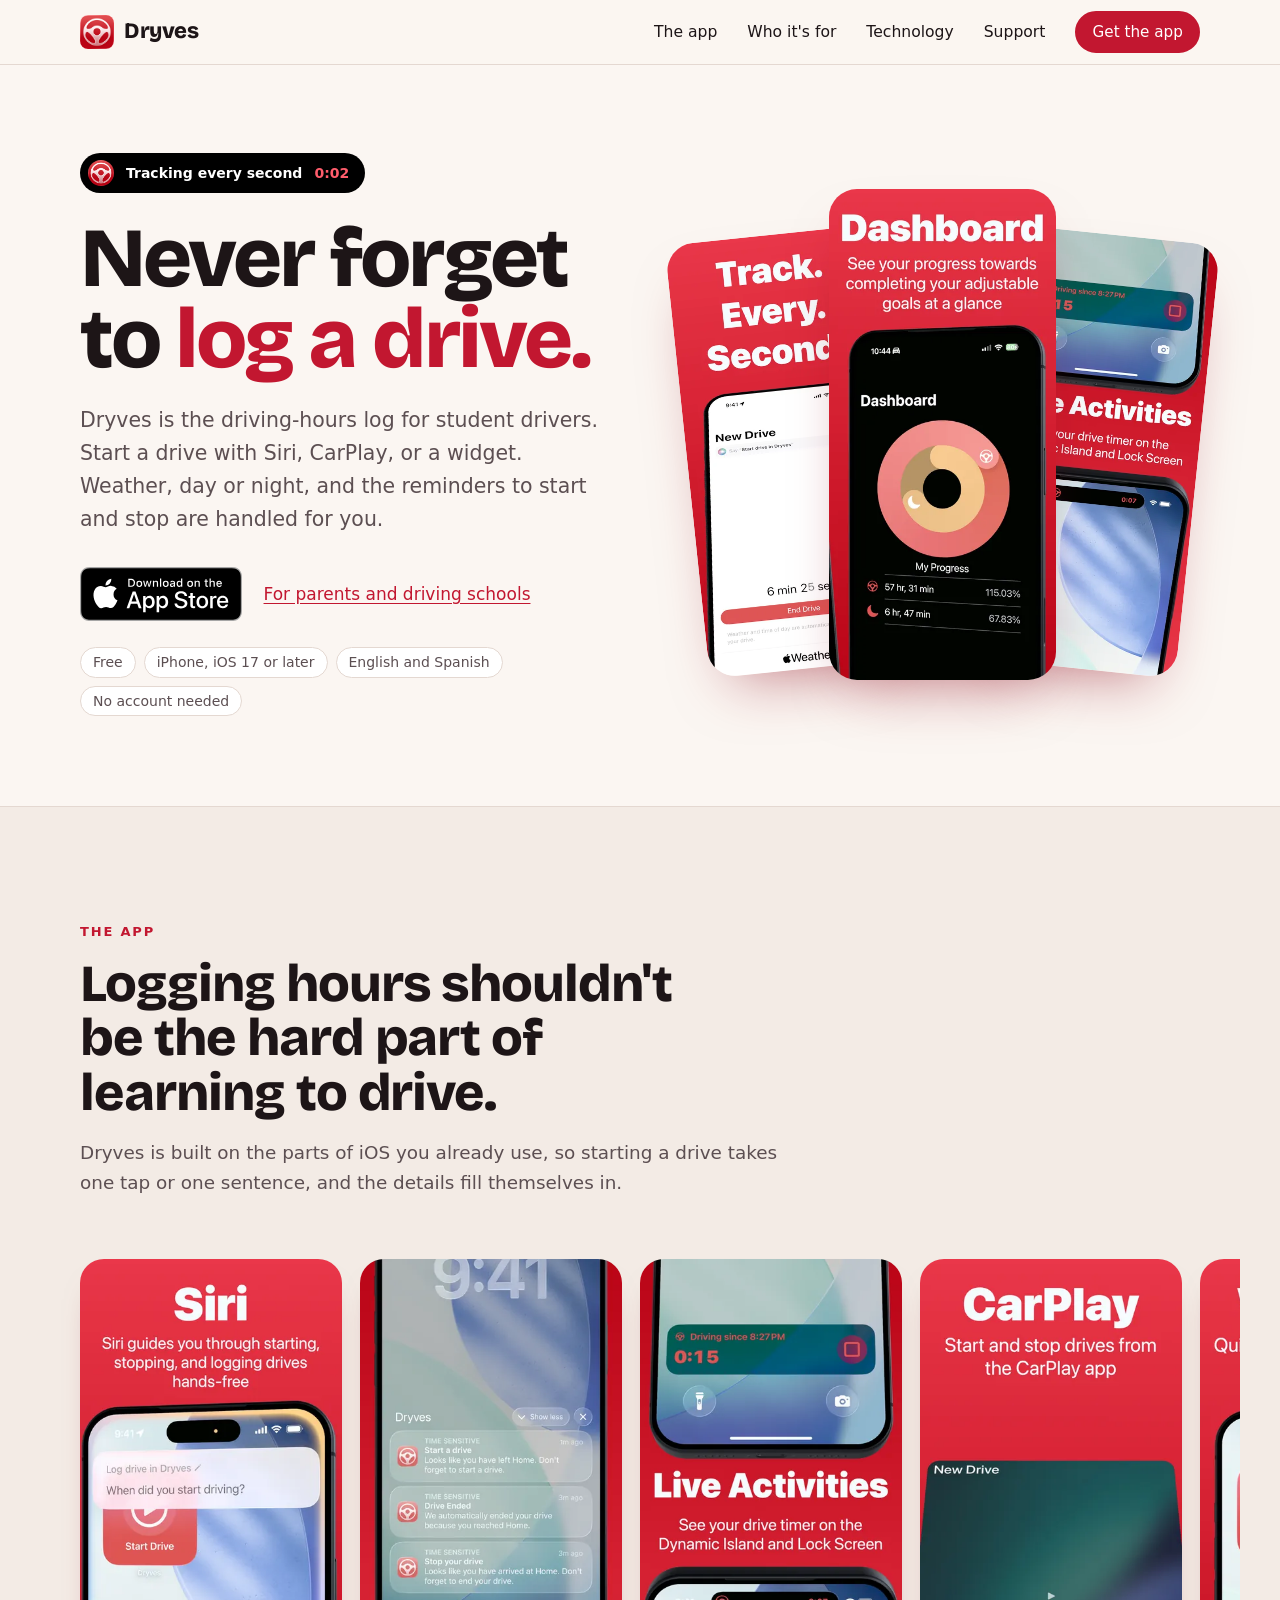
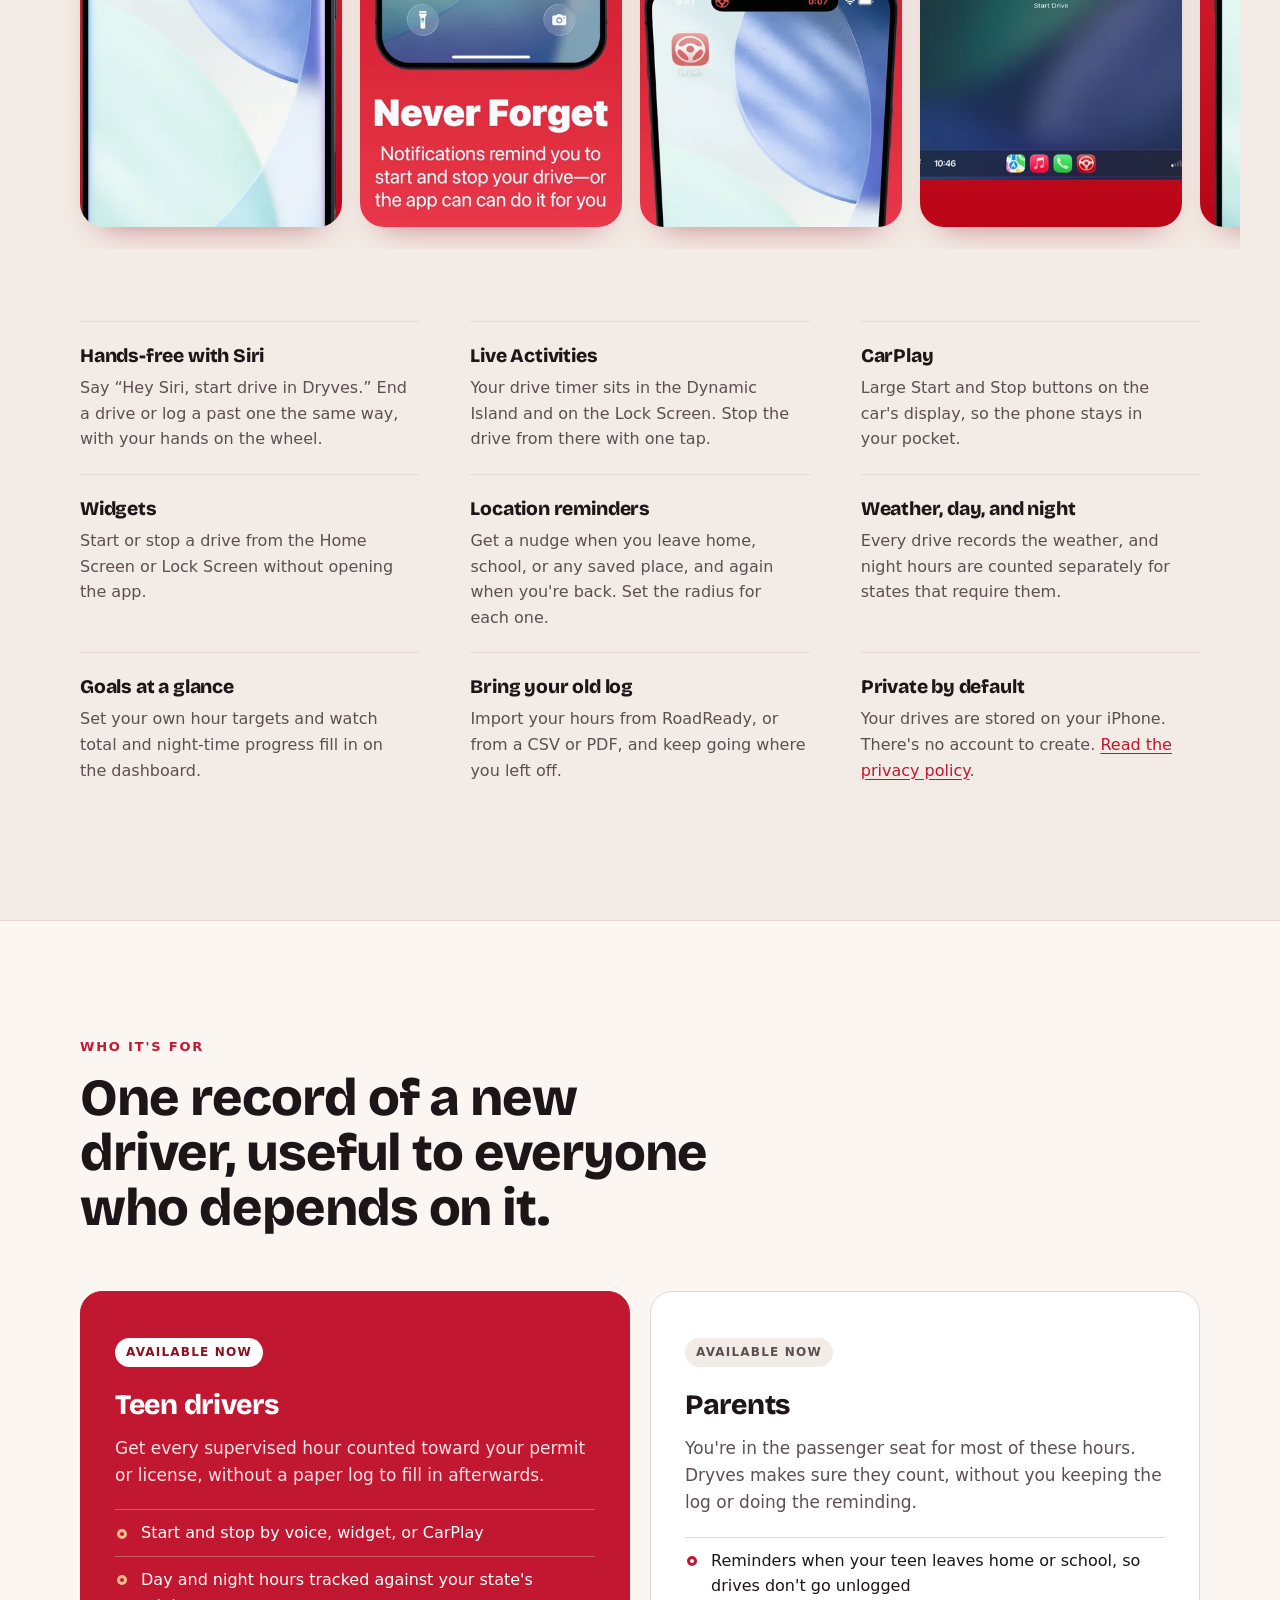
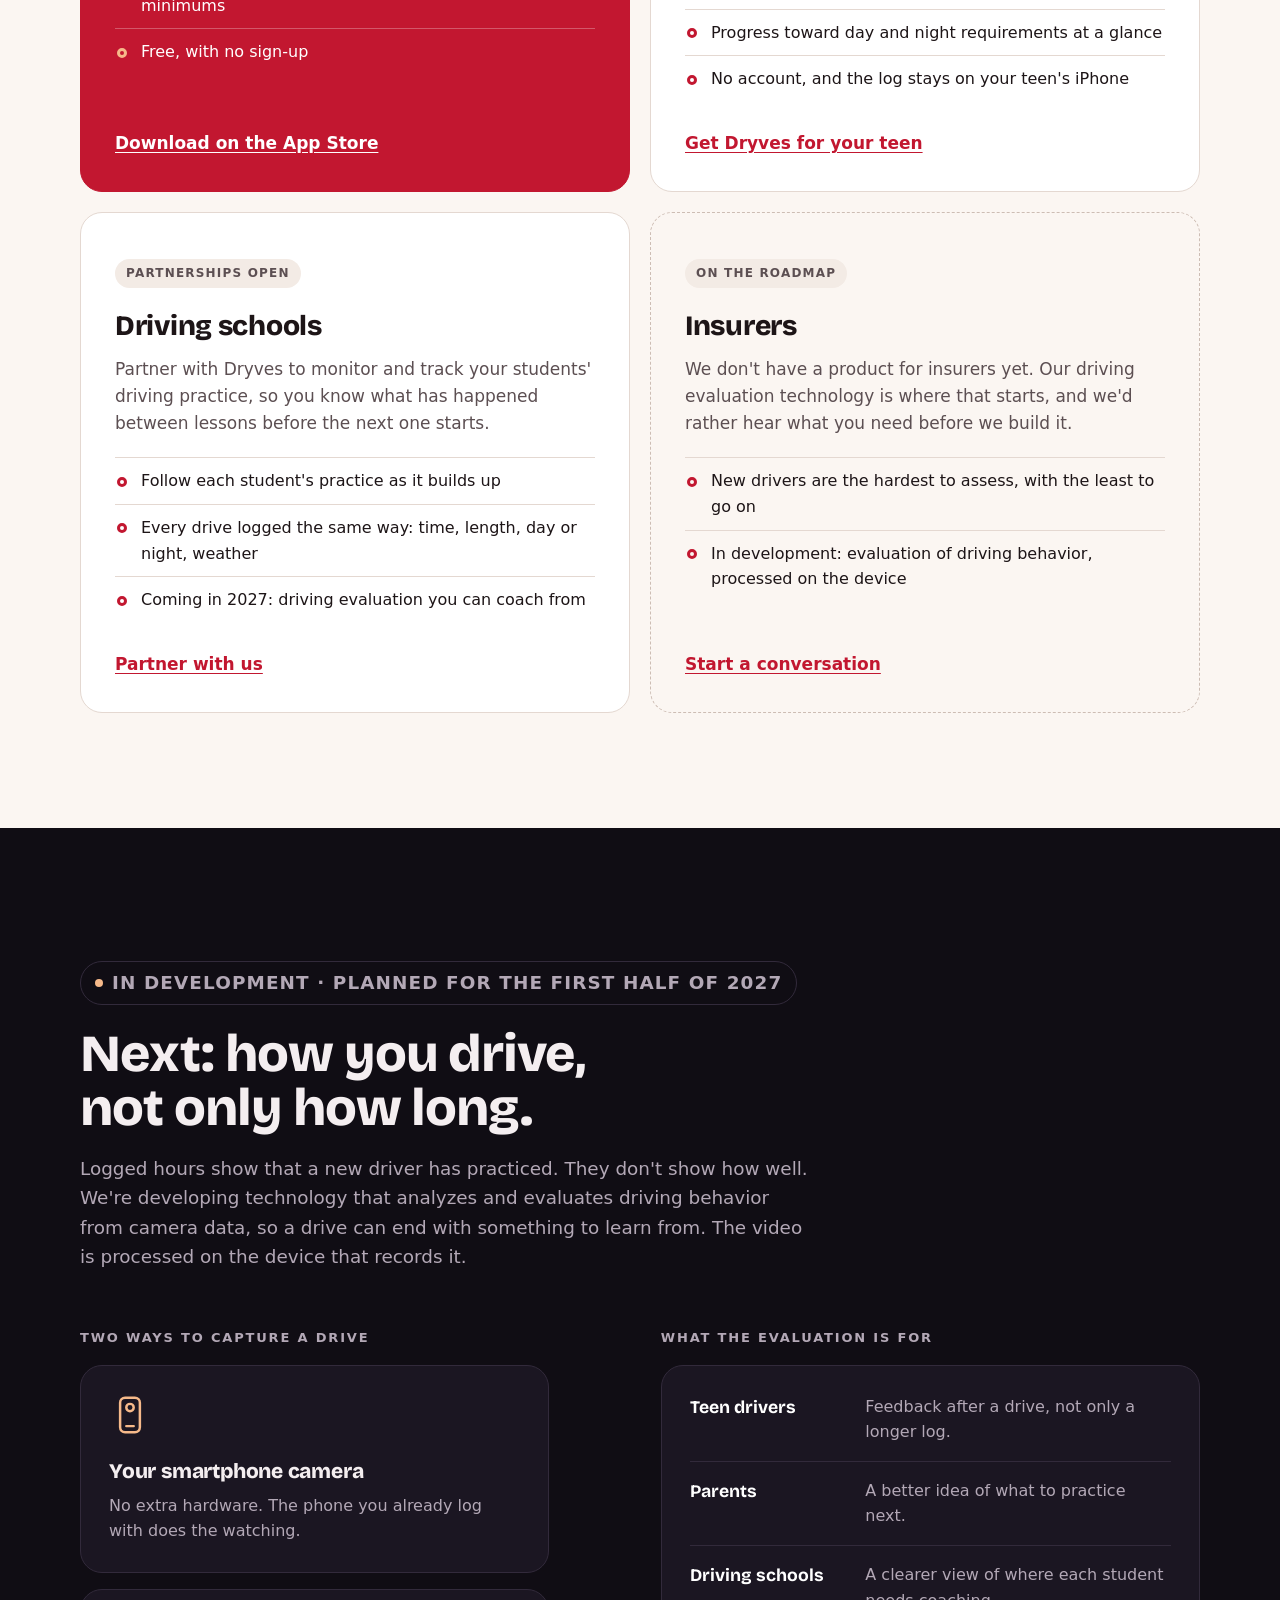
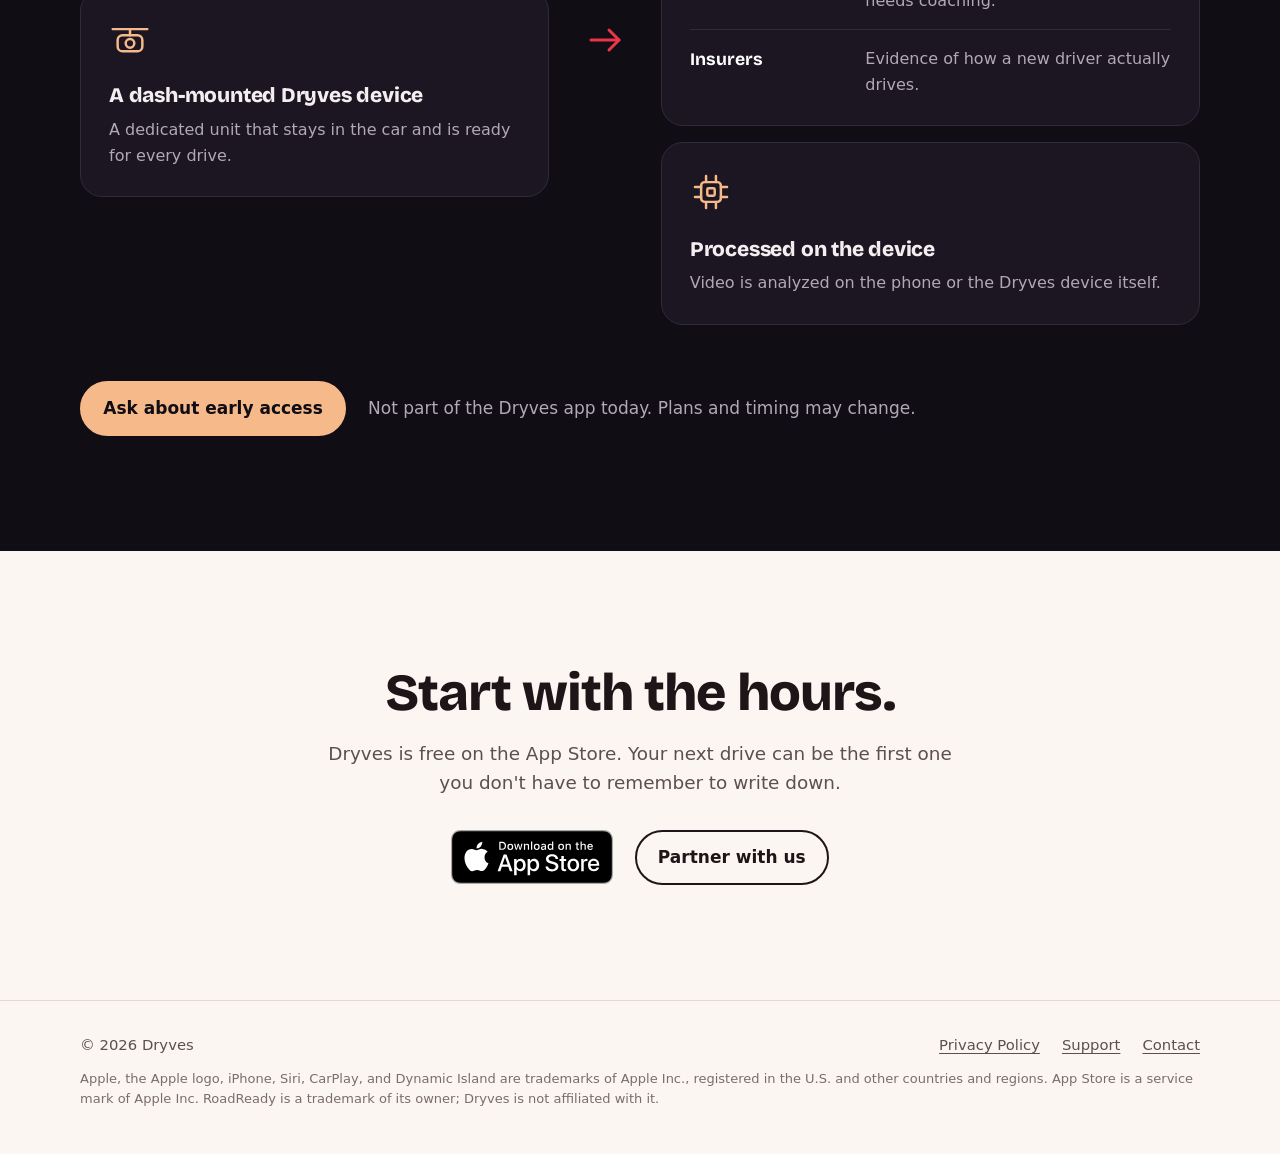
==== commit 5c233691: "Add parents, school partnerships and 2027 evaluation details Add a Parents audience, describe the dr" ====
--- a/index.html
+++ b/index.html
@@ -4,7 +4,7 @@
   <meta charset="UTF-8">
   <meta name="viewport" content="width=device-width, initial-scale=1.0">
   <title>Dryves — Never forget to log a drive</title>
-  <meta name="description" content="Dryves is the smart driving-hours logger for student drivers, with Siri, CarPlay, Live Activities, and automatic weather and day/night tracking. Built for teen drivers, driving schools, and insurers.">
+  <meta name="description" content="Dryves is the smart driving-hours logger for student drivers, with Siri, CarPlay, Live Activities, and automatic weather and day/night tracking. Built for teen drivers, their parents, and driving schools.">
   <meta name="apple-itunes-app" content="app-id=6759067319">
   <meta name="theme-color" content="#fbf6f2">
   <link rel="canonical" href="https://dryves.app/">
@@ -66,7 +66,7 @@
             <a class="badge-link" href="https://apps.apple.com/us/app/dryves-smart-driving-logger/id6759067319">
               <img src="assets/app-store-badge.svg" alt="Download on the App Store" width="162" height="54">
             </a>
-            <a href="#who">For schools and insurers</a>
+            <a href="#who">For parents and driving schools</a>
           </div>
           <ul class="facts">
             <li>Free</li>
@@ -156,7 +156,7 @@
           <article class="aud now">
             <p class="tag">Available now</p>
             <h3>Teen drivers</h3>
-            <p>Get every supervised hour counted toward your permit or license, without a paper log or a parent reminding you.</p>
+            <p>Get every supervised hour counted toward your permit or license, without a paper log to fill in afterwards.</p>
             <ul>
               <li>Start and stop by voice, widget, or CarPlay</li>
               <li>Day and night hours tracked against your state's minimums</li>
@@ -166,27 +166,38 @@
           </article>
 
           <article class="aud">
-            <p class="tag">Seeking early partners</p>
+            <p class="tag">Available now</p>
+            <h3>Parents</h3>
+            <p>You're in the passenger seat for most of these hours. Dryves makes sure they count, without you keeping the log or doing the reminding.</p>
+            <ul>
+              <li>Reminders when your teen leaves home or school, so drives don't go unlogged</li>
+              <li>Progress toward day and night requirements at a glance</li>
+              <li>No account, and the log stays on your teen's iPhone</li>
+            </ul>
+            <a class="more" href="https://apps.apple.com/us/app/dryves-smart-driving-logger/id6759067319">Get Dryves for your teen</a>
+          </article>
+
+          <article class="aud">
+            <p class="tag">Partnerships open</p>
             <h3>Driving schools</h3>
-            <p>Students who log without effort show up with complete records. We're working out what Dryves should do for instructors next, and want schools in the room.</p>
-            <ul>
-              <li>The same structured log for every student: time, length, day or night, weather</li>
-              <li>Students can import the hours they've already logged elsewhere</li>
-              <li>In development: driving feedback you can coach from</li>
-            </ul>
-            <a class="more" href="mailto:smartdrivetracker@gmail.com?subject=Dryves%20for%20driving%20schools">Talk to us about your school</a>
-          </article>
-
-          <article class="aud">
-            <p class="tag">Seeking early partners</p>
+            <p>Partner with Dryves to monitor and track your students' driving practice, so you know what has happened between lessons before the next one starts.</p>
+            <ul>
+              <li>Follow each student's practice as it builds up</li>
+              <li>Every drive logged the same way: time, length, day or night, weather</li>
+              <li>Coming in 2027: driving evaluation you can coach from</li>
+            </ul>
+            <a class="more" href="mailto:partners@dryves.app?subject=Dryves%20for%20driving%20schools">Partner with us</a>
+          </article>
+
+          <article class="aud later">
+            <p class="tag">On the roadmap</p>
             <h3>Insurers</h3>
-            <p>New drivers are the hardest to assess because there's so little to go on. Dryves is building a clearer picture of how a new driver practices and drives.</p>
-            <ul>
-              <li>Practice history by hours, time of day, and weather</li>
-              <li>In development: evaluation of driving behavior from camera data</li>
-              <li>Open to pilots that shape what gets measured</li>
-            </ul>
-            <a class="more" href="mailto:smartdrivetracker@gmail.com?subject=Dryves%20insurance%20pilot">Talk to us about a pilot</a>
+            <p>We don't have a product for insurers yet. Our driving evaluation technology is where that starts, and we'd rather hear what you need before we build it.</p>
+            <ul>
+              <li>New drivers are the hardest to assess, with the least to go on</li>
+              <li>In development: evaluation of driving behavior, processed on the device</li>
+            </ul>
+            <a class="more" href="mailto:partners@dryves.app?subject=Dryves%20and%20insurance">Start a conversation</a>
           </article>
         </div>
       </div>
@@ -195,9 +206,9 @@
     <section class="night" id="technology">
       <div class="wrap">
         <div class="section-head">
-          <p class="status">In development</p>
+          <p class="status">In development · Planned for the first half of 2027</p>
           <h2>Next: how you drive, not only how long.</h2>
-          <p>Logged hours show that a new driver has practiced. They don't show how well. We're developing technology that analyzes and evaluates driving behavior from camera data, so a drive can end with something to learn from.</p>
+          <p>Logged hours show that a new driver has practiced. They don't show how well. We're developing technology that analyzes and evaluates driving behavior from camera data, so a drive can end with something to learn from. The video is processed on the device that records it.</p>
         </div>
 
         <div class="flow">
@@ -224,16 +235,22 @@
             <div class="card">
               <ul class="outcomes">
                 <li><b>Teen drivers</b><span>Feedback after a drive, not only a longer log.</span></li>
+                <li><b>Parents</b><span>A better idea of what to practice next.</span></li>
                 <li><b>Driving schools</b><span>A clearer view of where each student needs coaching.</span></li>
                 <li><b>Insurers</b><span>Evidence of how a new driver actually drives.</span></li>
               </ul>
             </div>
+            <div class="card">
+              <svg viewBox="0 0 34 34" fill="none" stroke="currentColor" stroke-width="2" stroke-linecap="round" stroke-linejoin="round" aria-hidden="true"><rect x="9" y="9" width="16" height="16" rx="3"/><rect x="14" y="14" width="6" height="6" rx="1"/><path d="M13 4v5M21 4v5M13 25v5M21 25v5M4 13h5M4 21h5M25 13h5M25 21h5"/></svg>
+              <h3>Processed on the device</h3>
+              <p>Video is analyzed on the phone or the Dryves device itself.</p>
+            </div>
           </div>
         </div>
 
         <div class="cta-row">
-          <a class="btn" href="mailto:smartdrivetracker@gmail.com?subject=Dryves%20driving%20evaluation%20early%20access">Ask about early access</a>
-          <span>This technology is not part of the Dryves app today.</span>
+          <a class="btn" href="mailto:partners@dryves.app?subject=Dryves%20driving%20evaluation%20early%20access">Ask about early access</a>
+          <span>Not part of the Dryves app today. Plans and timing may change.</span>
         </div>
       </div>
     </section>
@@ -246,7 +263,7 @@
           <a class="badge-link" href="https://apps.apple.com/us/app/dryves-smart-driving-logger/id6759067319">
             <img src="assets/app-store-badge.svg" alt="Download on the App Store" width="162" height="54">
           </a>
-          <a class="btn ghost" href="mailto:smartdrivetracker@gmail.com?subject=Dryves%20partnership">Partner with us</a>
+          <a class="btn ghost" href="mailto:partners@dryves.app?subject=Dryves%20partnership">Partner with us</a>
         </div>
       </div>
     </section>
@@ -259,7 +276,7 @@
       <nav aria-label="Footer">
         <a href="/privacy.html">Privacy Policy</a>
         <a href="/support.html">Support</a>
-        <a href="mailto:smartdrivetracker@gmail.com">Contact</a>
+        <a href="mailto:hello@dryves.app">Contact</a>
       </nav>
       <p class="legal">Apple, the Apple logo, iPhone, Siri, CarPlay, and Dynamic Island are trademarks of Apple Inc., registered in the U.S. and other countries and regions. App Store is a service mark of Apple Inc. RoadReady is a trademark of its owner; Dryves is not affiliated with it.</p>
     </div>
--- a/index.css
+++ b/index.css
@@ -192,7 +192,7 @@
 .features p { margin-top: 8px; color: var(--ink-2); font-size: 1rem; }
 
 /* Audiences */
-.audiences { display: grid; grid-template-columns: repeat(3, minmax(0, 1fr)); gap: 20px; }
+.audiences { display: grid; grid-template-columns: repeat(2, minmax(0, 1fr)); gap: 20px; }
 .aud {
   display: flex; flex-direction: column; background: #fff; border: 1px solid var(--rule);
   border-radius: var(--radius); padding: clamp(24px, 3vw, 34px);
@@ -217,7 +217,9 @@
 .aud .more { margin-top: auto; font-weight: 650; }
 .aud.now .more { color: #fff; }
 
-@media (max-width: 900px) { .audiences { grid-template-columns: 1fr; } }
+.aud.later { background: transparent; border-style: dashed; border-color: #cdbdb4; }
+
+@media (max-width: 760px) { .audiences { grid-template-columns: 1fr; } }
 
 /* Technology — the night section */
 .night { background: var(--night); color: var(--night-ink); position: relative; overflow: hidden; }
@@ -234,7 +236,8 @@
   border: 1px solid var(--night-rule); border-radius: 999px; padding: 6px 14px;
   font-size: 0.8125rem; font-weight: 650; letter-spacing: 0.06em; text-transform: uppercase; color: var(--night-ink-2);
 }
-.status::before { content: ""; width: 8px; height: 8px; border-radius: 50%; background: var(--peach); }
+.status::before { content: ""; flex: none; width: 8px; height: 8px; border-radius: 50%; background: var(--peach); }
+@media (max-width: 480px) { .status { border-radius: 16px; font-size: 0.75rem; } }
 
 .flow { display: grid; grid-template-columns: minmax(0, 1fr) auto minmax(0, 1.15fr); gap: clamp(18px, 3vw, 36px); align-items: stretch; }
 .flow-col { display: grid; gap: 16px; align-content: start; }
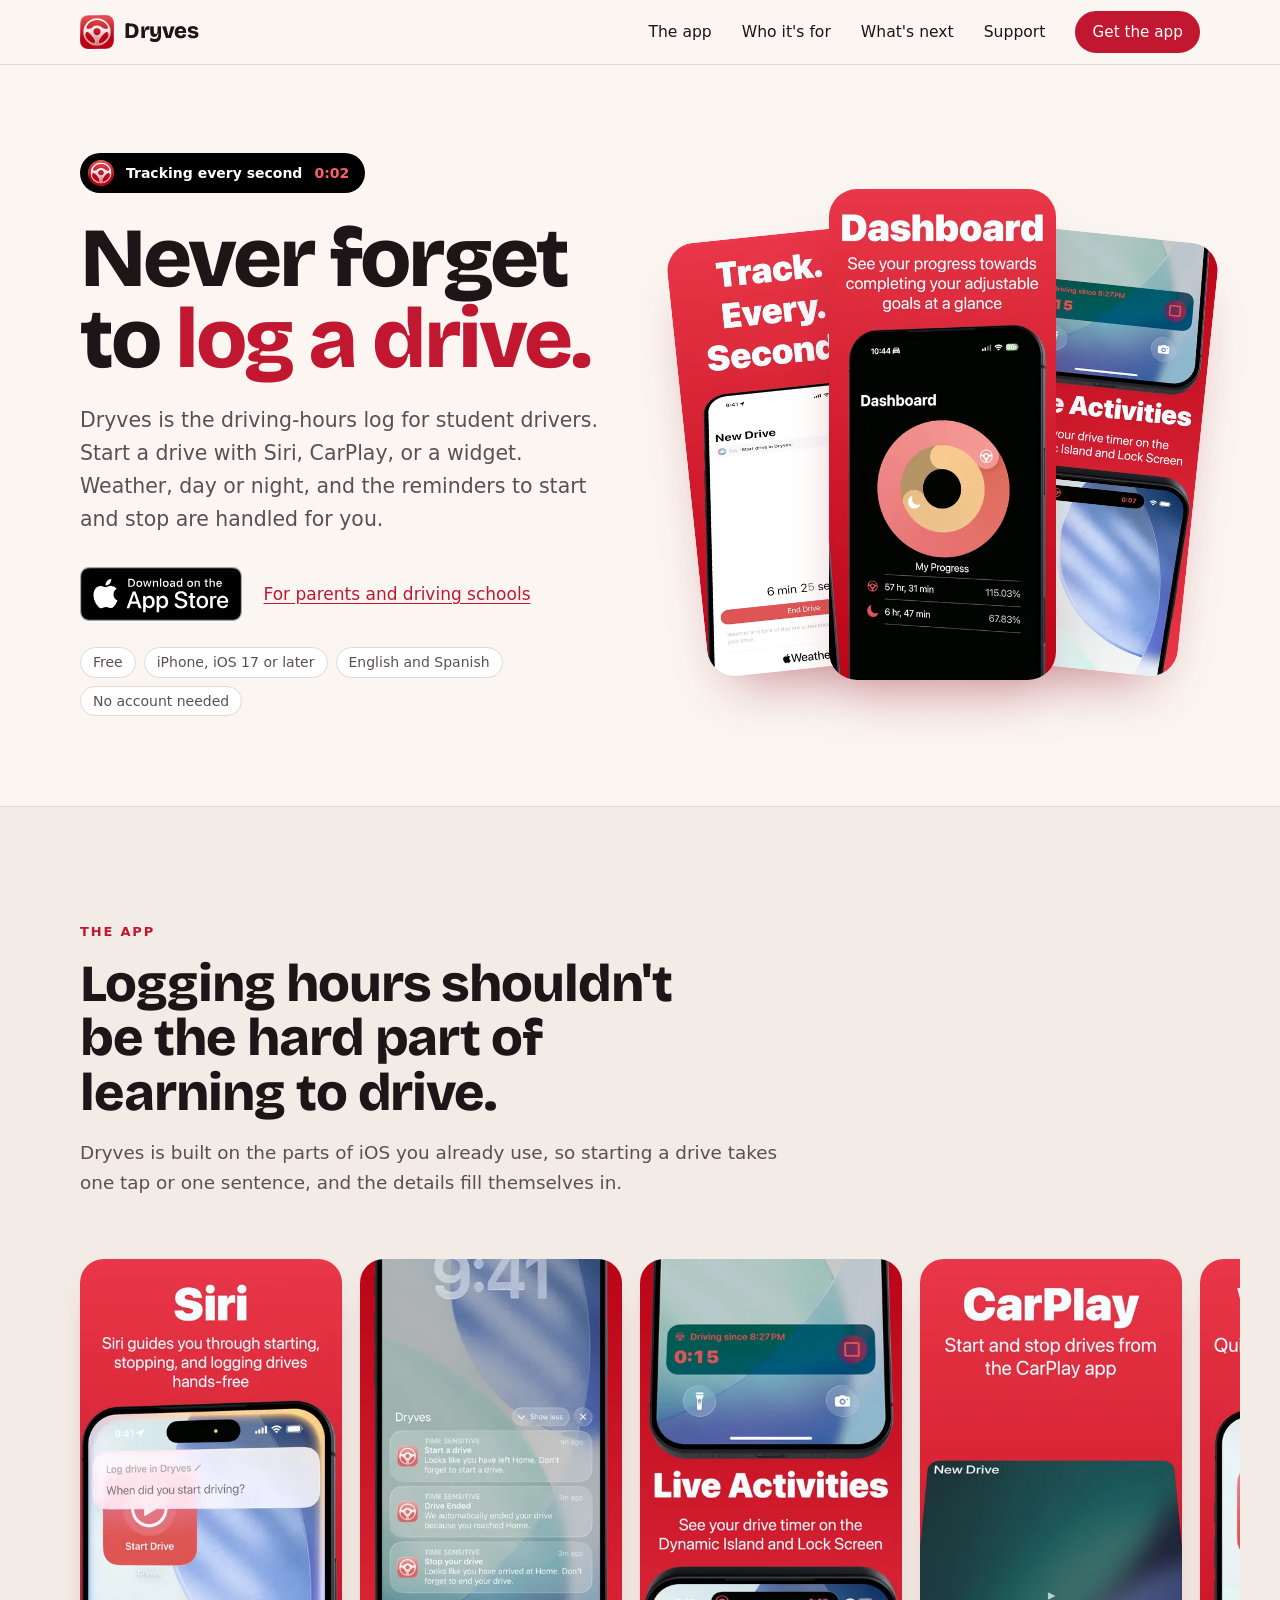
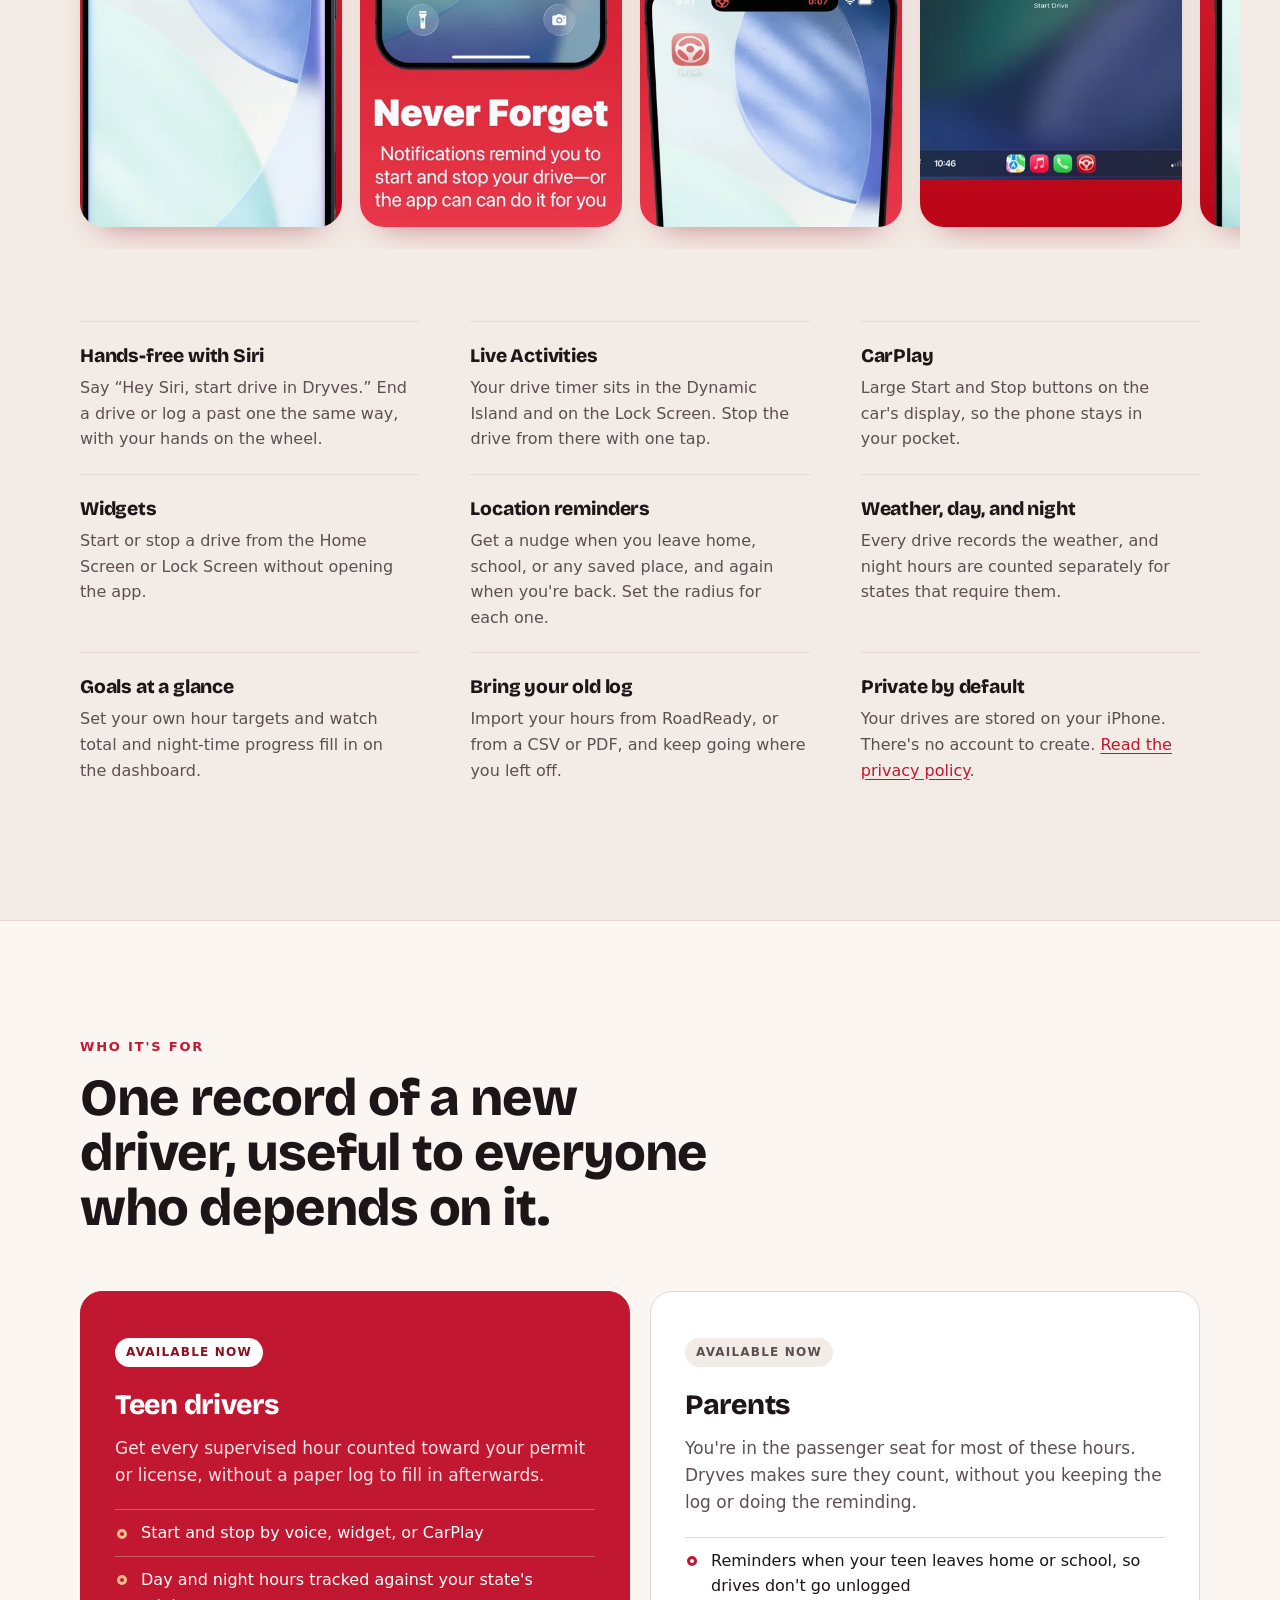
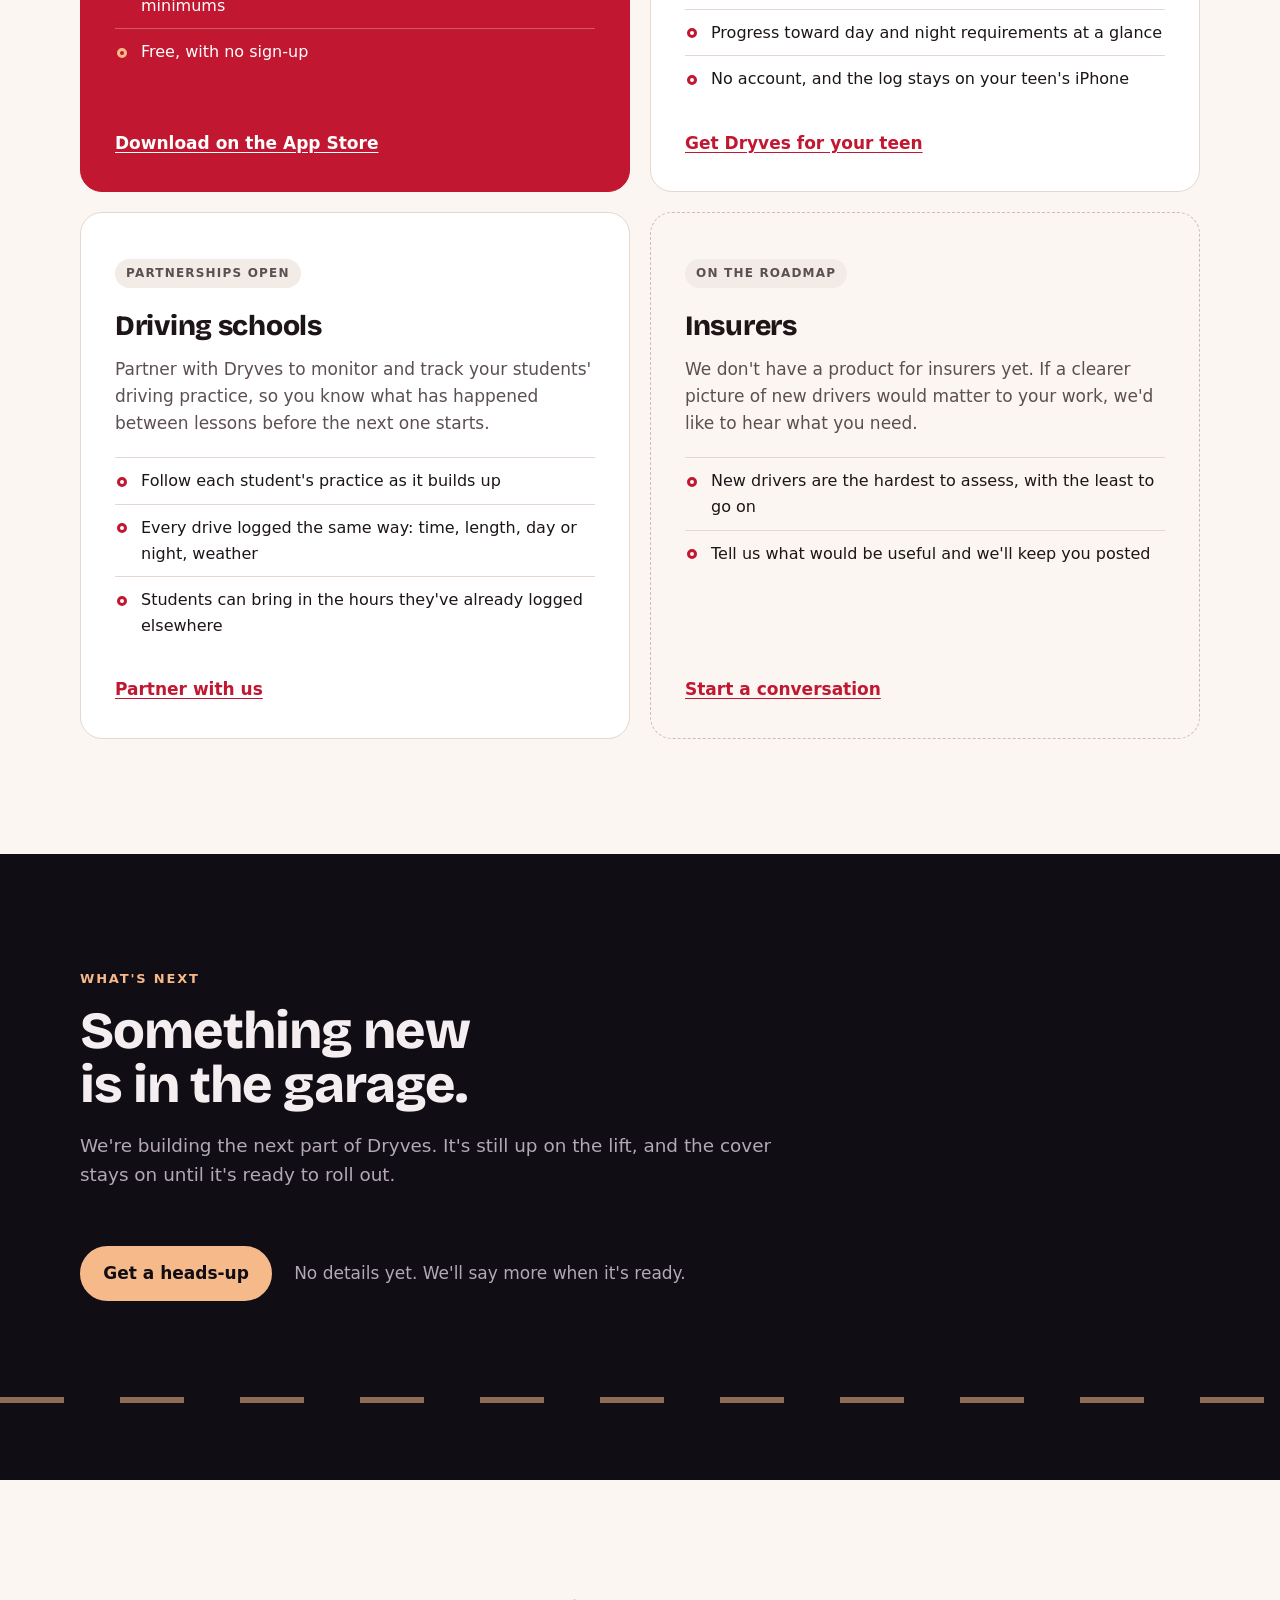
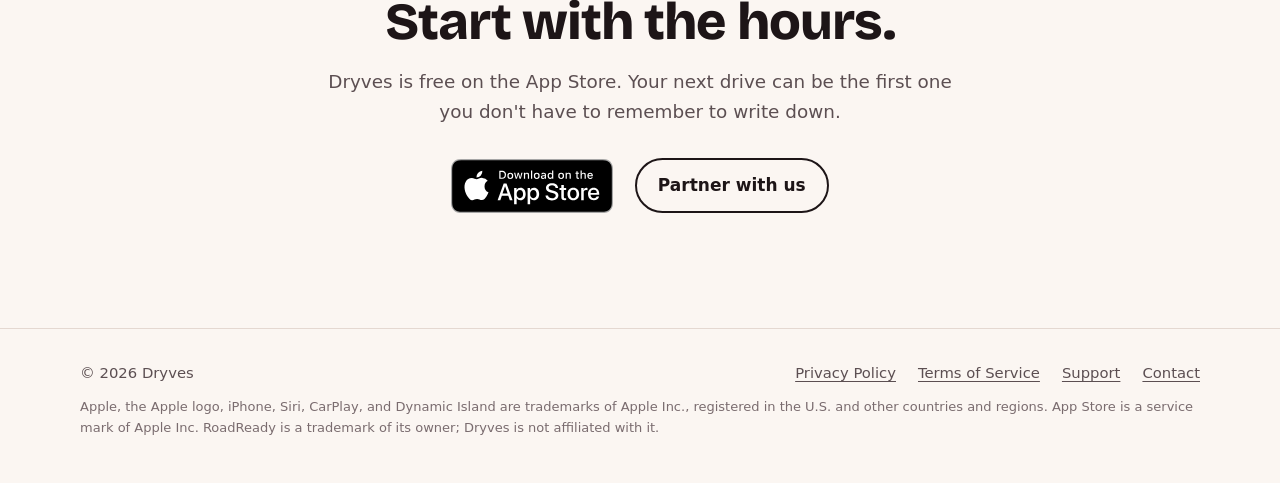
==== commit 3de97c12: "Add terms of service, rewrite privacy policy, simplify what's next Rewrite the privacy policy to des" ====
--- a/index.html
+++ b/index.html
@@ -43,7 +43,7 @@
       <nav class="site-nav" aria-label="Main">
         <a href="#app">The app</a>
         <a href="#who">Who it's for</a>
-        <a href="#technology">Technology</a>
+        <a href="#next">What's next</a>
         <a href="/support.html">Support</a>
         <a class="btn small" href="https://apps.apple.com/us/app/dryves-smart-driving-logger/id6759067319">Get the app</a>
       </nav>
@@ -184,7 +184,7 @@
             <ul>
               <li>Follow each student's practice as it builds up</li>
               <li>Every drive logged the same way: time, length, day or night, weather</li>
-              <li>Coming in 2027: driving evaluation you can coach from</li>
+              <li>Students can bring in the hours they've already logged elsewhere</li>
             </ul>
             <a class="more" href="mailto:partners@dryves.app?subject=Dryves%20for%20driving%20schools">Partner with us</a>
           </article>
@@ -192,10 +192,10 @@
           <article class="aud later">
             <p class="tag">On the roadmap</p>
             <h3>Insurers</h3>
-            <p>We don't have a product for insurers yet. Our driving evaluation technology is where that starts, and we'd rather hear what you need before we build it.</p>
+            <p>We don't have a product for insurers yet. If a clearer picture of new drivers would matter to your work, we'd like to hear what you need.</p>
             <ul>
               <li>New drivers are the hardest to assess, with the least to go on</li>
-              <li>In development: evaluation of driving behavior, processed on the device</li>
+              <li>Tell us what would be useful and we'll keep you posted</li>
             </ul>
             <a class="more" href="mailto:partners@dryves.app?subject=Dryves%20and%20insurance">Start a conversation</a>
           </article>
@@ -203,56 +203,19 @@
       </div>
     </section>
 
-    <section class="night" id="technology">
+    <section class="night" id="next">
       <div class="wrap">
         <div class="section-head">
-          <p class="status">In development · Planned for the first half of 2027</p>
-          <h2>Next: how you drive, not only how long.</h2>
-          <p>Logged hours show that a new driver has practiced. They don't show how well. We're developing technology that analyzes and evaluates driving behavior from camera data, so a drive can end with something to learn from. The video is processed on the device that records it.</p>
-        </div>
-
-        <div class="flow">
-          <div class="flow-col">
-            <p class="flow-label">Two ways to capture a drive</p>
-            <div class="card">
-              <svg viewBox="0 0 34 34" fill="none" stroke="currentColor" stroke-width="2" stroke-linecap="round" stroke-linejoin="round" aria-hidden="true"><rect x="9" y="3" width="16" height="28" rx="4"/><circle cx="17" cy="11" r="3"/><path d="M14 26h6"/></svg>
-              <h3>Your smartphone camera</h3>
-              <p>No extra hardware. The phone you already log with does the watching.</p>
-            </div>
-            <div class="card">
-              <svg viewBox="0 0 34 34" fill="none" stroke="currentColor" stroke-width="2" stroke-linecap="round" stroke-linejoin="round" aria-hidden="true"><path d="M3 9h28"/><path d="M17 9v5"/><rect x="7" y="14" width="20" height="13" rx="4"/><circle cx="17" cy="20.5" r="3.5"/></svg>
-              <h3>A dash-mounted Dryves device</h3>
-              <p>A dedicated unit that stays in the car and is ready for every drive.</p>
-            </div>
-          </div>
-
-          <div class="flow-arrow" aria-hidden="true">
-            <svg viewBox="0 0 40 40" fill="none" stroke="currentColor" stroke-width="3" stroke-linecap="round" stroke-linejoin="round"><path d="M6 20h28"/><path d="M24 10l10 10-10 10"/></svg>
-          </div>
-
-          <div class="flow-col">
-            <p class="flow-label">What the evaluation is for</p>
-            <div class="card">
-              <ul class="outcomes">
-                <li><b>Teen drivers</b><span>Feedback after a drive, not only a longer log.</span></li>
-                <li><b>Parents</b><span>A better idea of what to practice next.</span></li>
-                <li><b>Driving schools</b><span>A clearer view of where each student needs coaching.</span></li>
-                <li><b>Insurers</b><span>Evidence of how a new driver actually drives.</span></li>
-              </ul>
-            </div>
-            <div class="card">
-              <svg viewBox="0 0 34 34" fill="none" stroke="currentColor" stroke-width="2" stroke-linecap="round" stroke-linejoin="round" aria-hidden="true"><rect x="9" y="9" width="16" height="16" rx="3"/><rect x="14" y="14" width="6" height="6" rx="1"/><path d="M13 4v5M21 4v5M13 25v5M21 25v5M4 13h5M4 21h5M25 13h5M25 21h5"/></svg>
-              <h3>Processed on the device</h3>
-              <p>Video is analyzed on the phone or the Dryves device itself.</p>
-            </div>
-          </div>
-        </div>
-
+          <p class="kicker">What's next</p>
+          <h2>Something new is in the garage.</h2>
+          <p>We're building the next part of Dryves. It's still up on the lift, and the cover stays on until it's ready to roll out.</p>
+        </div>
         <div class="cta-row">
-          <a class="btn" href="mailto:partners@dryves.app?subject=Dryves%20driving%20evaluation%20early%20access">Ask about early access</a>
-          <span>Not part of the Dryves app today. Plans and timing may change.</span>
-        </div>
-      </div>
+          <a class="btn" href="mailto:hello@dryves.app?subject=Tell%20me%20what%27s%20next%20for%20Dryves">Get a heads-up</a>
+          <span>No details yet. We'll say more when it's ready.</span>
+        </div>
+      </div>
+      <div class="lane" aria-hidden="true"></div>
     </section>
 
     <section class="closing">
@@ -275,6 +238,7 @@
       <span>&copy; <span id="year">2026</span> Dryves</span>
       <nav aria-label="Footer">
         <a href="/privacy.html">Privacy Policy</a>
+        <a href="/terms.html">Terms of Service</a>
         <a href="/support.html">Support</a>
         <a href="mailto:hello@dryves.app">Contact</a>
       </nav>
--- a/index.css
+++ b/index.css
@@ -221,7 +221,7 @@
 
 @media (max-width: 760px) { .audiences { grid-template-columns: 1fr; } }
 
-/* Technology — the night section */
+/* What's next — the night section */
 .night { background: var(--night); color: var(--night-ink); position: relative; overflow: hidden; }
 .night::before {
   /* headlights on a dark road */
@@ -231,40 +231,13 @@
 }
 .night .wrap { position: relative; }
 .night a { color: var(--peach); }
-.status {
-  display: inline-flex; align-items: center; gap: 9px; margin-bottom: 22px;
-  border: 1px solid var(--night-rule); border-radius: 999px; padding: 6px 14px;
-  font-size: 0.8125rem; font-weight: 650; letter-spacing: 0.06em; text-transform: uppercase; color: var(--night-ink-2);
-}
-.status::before { content: ""; flex: none; width: 8px; height: 8px; border-radius: 50%; background: var(--peach); }
-@media (max-width: 480px) { .status { border-radius: 16px; font-size: 0.75rem; } }
-
-.flow { display: grid; grid-template-columns: minmax(0, 1fr) auto minmax(0, 1.15fr); gap: clamp(18px, 3vw, 36px); align-items: stretch; }
-.flow-col { display: grid; gap: 16px; align-content: start; }
-.flow-label { font-size: 0.8125rem; font-weight: 700; letter-spacing: 0.14em; text-transform: uppercase; color: var(--night-ink-2); }
-.card {
-  background: var(--night-2); border: 1px solid var(--night-rule); border-radius: var(--radius);
-  padding: clamp(20px, 2.6vw, 28px);
-}
-.card h3 { font-size: 1.3rem; }
-.card p { margin-top: 8px; color: var(--night-ink-2); font-size: 1rem; }
-.card svg { width: 42px; height: 42px; margin-bottom: 16px; color: var(--peach); }
-.flow-arrow { display: flex; align-items: center; color: var(--red); padding-top: 28px; }
-.flow-arrow svg { width: 40px; height: 40px; }
-.outcomes { margin: 0; padding: 0; list-style: none; }
-.outcomes li { padding: 16px 0; border-top: 1px solid var(--night-rule); display: grid; grid-template-columns: 9.5em 1fr; gap: 14px; }
-.outcomes li:first-child { border-top: 0; padding-top: 0; }
-.outcomes li:last-child { padding-bottom: 0; }
-.outcomes b { font-family: var(--display); font-weight: 700; font-size: 1.1rem; color: #fff; }
-.outcomes span { color: var(--night-ink-2); font-size: 1rem; }
-.night .cta-row { margin-top: clamp(36px, 5vw, 56px); display: flex; flex-wrap: wrap; align-items: center; gap: 14px 22px; color: var(--night-ink-2); }
-
-@media (max-width: 900px) {
-  .flow { grid-template-columns: 1fr; }
-  .flow-arrow { padding: 0; justify-content: center; }
-  .flow-arrow svg { transform: rotate(90deg); }
-}
-@media (max-width: 480px) { .outcomes li { grid-template-columns: 1fr; gap: 4px; } }
+.night .cta-row { margin-top: 0; display: flex; flex-wrap: wrap; align-items: center; gap: 14px 22px; color: var(--night-ink-2); }
+
+/* a road centre line running out of the section */
+.lane {
+  position: relative; height: 6px; margin-top: clamp(56px, 8vw, 96px); margin-bottom: calc(-1 * clamp(20px, 3vw, 40px));
+  background: repeating-linear-gradient(90deg, var(--peach) 0 64px, transparent 64px 120px); opacity: 0.55;
+}
 
 /* Closing CTA */
 .closing { text-align: center; }
@@ -287,7 +260,11 @@
 .page .wrap { max-width: calc(46rem + 2 * var(--gutter)); }
 .page h1 { font-size: clamp(2.5rem, 6vw, 4rem); margin-bottom: 28px; }
 .page h2 { font-size: 1.5rem; letter-spacing: -0.01em; line-height: 1.2; margin: 44px 0 12px; }
-.page p + p { margin-top: 16px; }
+.page p + p, .page ul + p { margin-top: 16px; }
+.page ul { margin: 12px 0 0; padding-left: 1.25em; }
+.page li + li { margin-top: 8px; }
+.page li::marker { color: var(--red-deep); }
+.page .effective { color: var(--ink-2); font-size: 0.95rem; margin: -12px 0 24px; }
 .page .note { margin-top: 44px; padding-top: 20px; border-top: 1px solid var(--rule); font-size: 0.875rem; color: var(--ink-2); }
 .contact-card {
   margin-top: 28px; background: #fff; border: 1px solid var(--rule); border-radius: var(--radius);
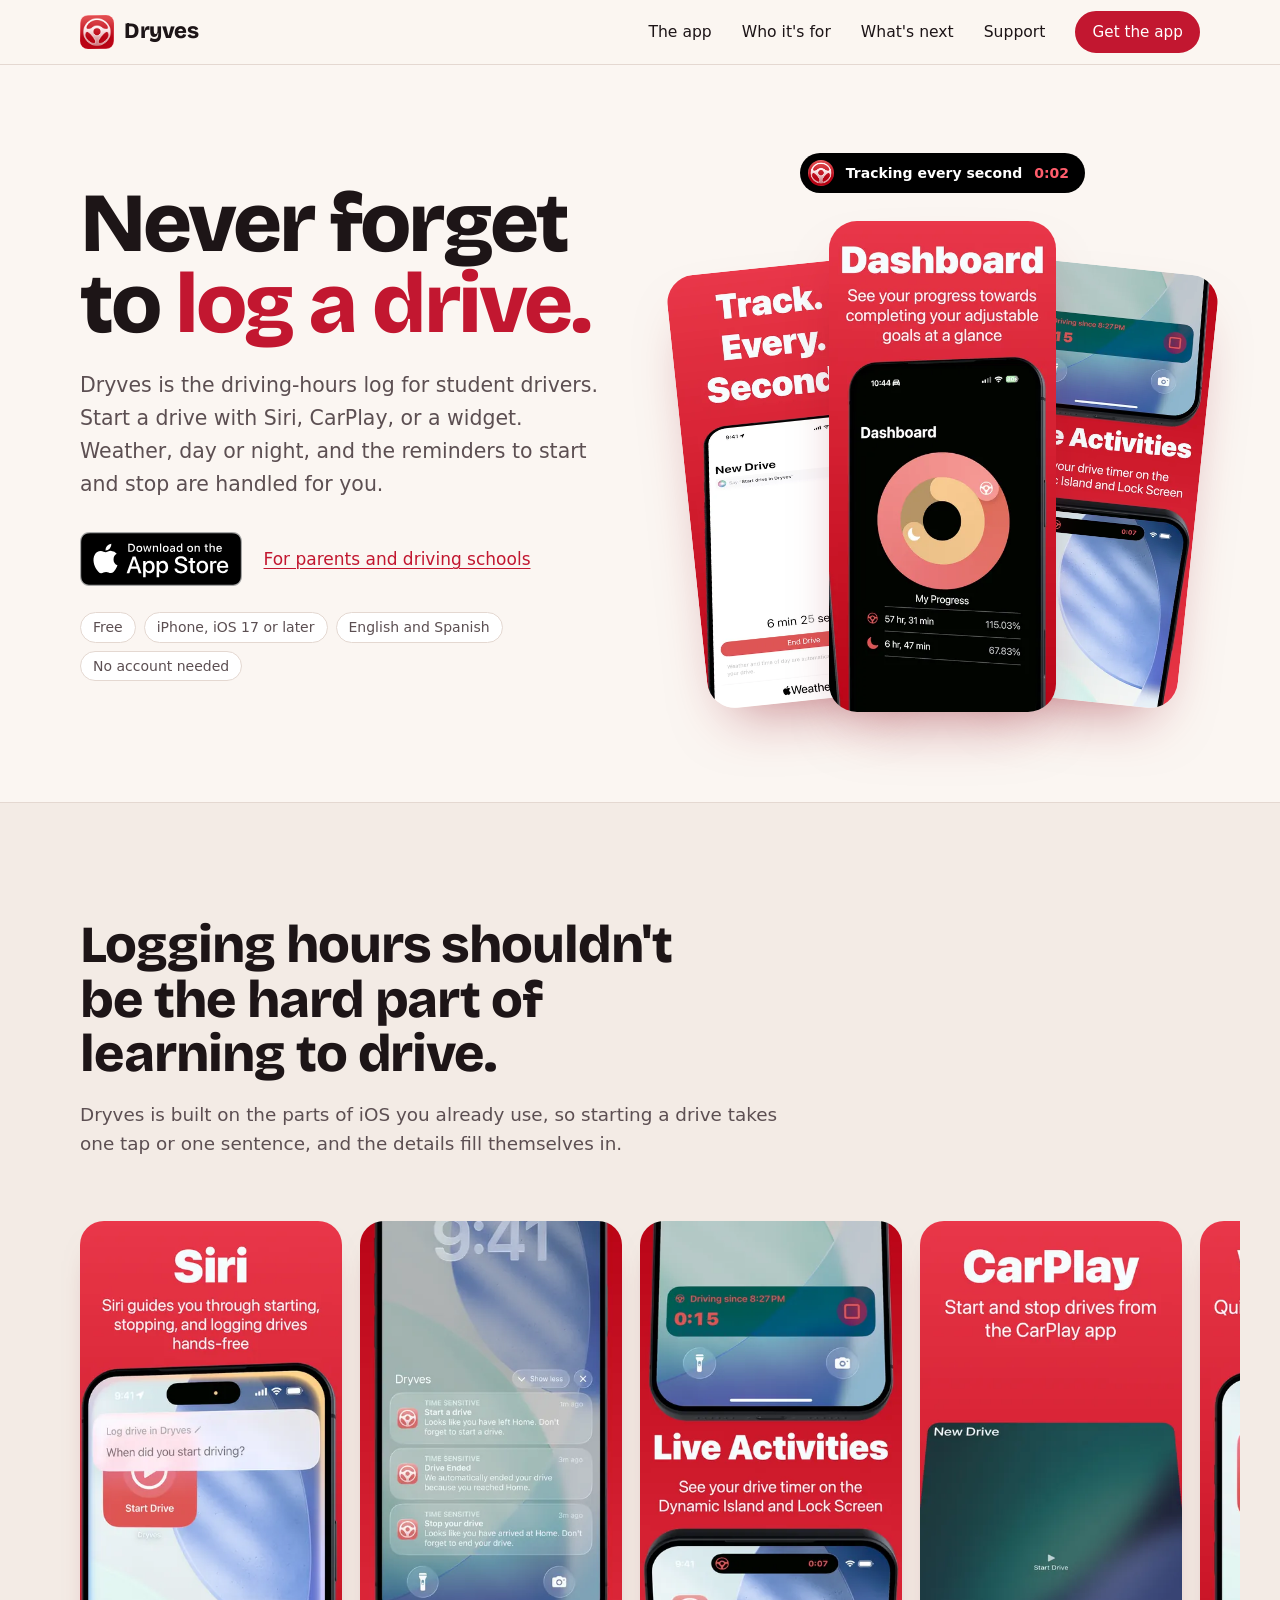
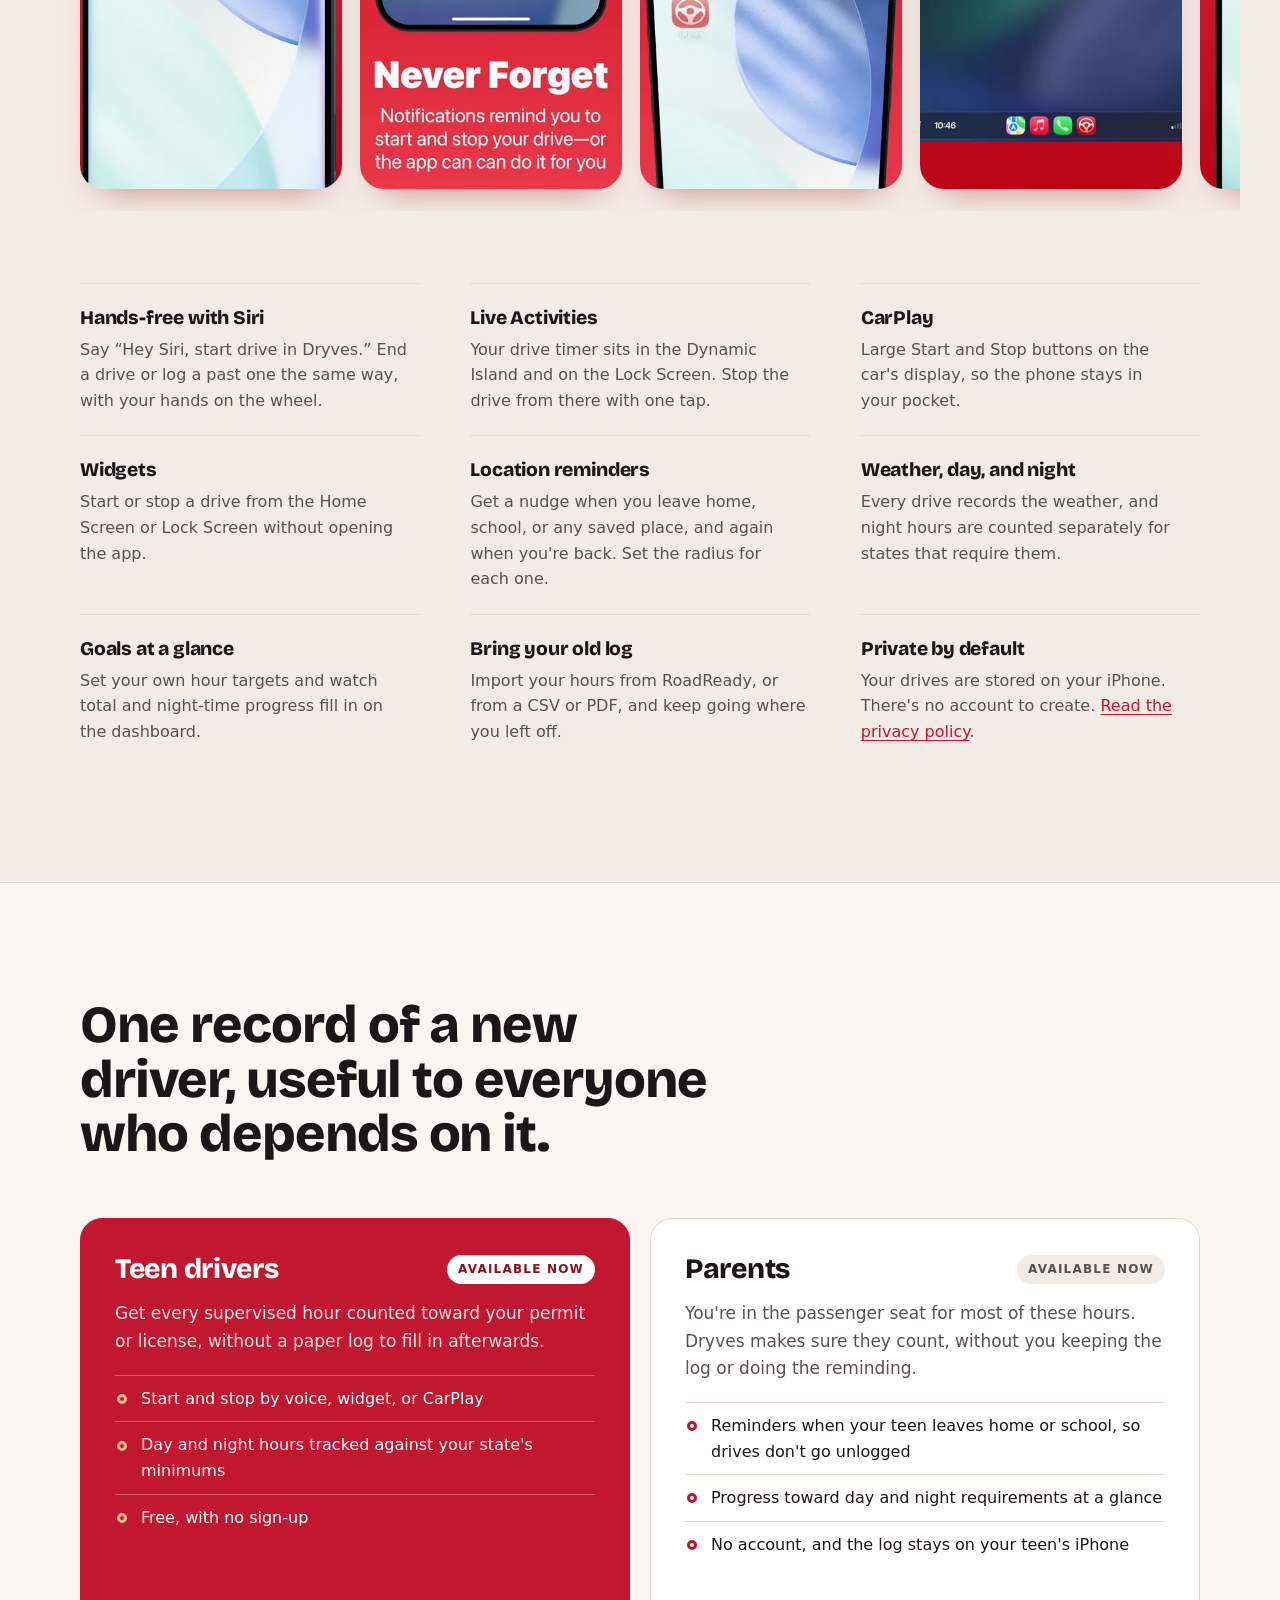
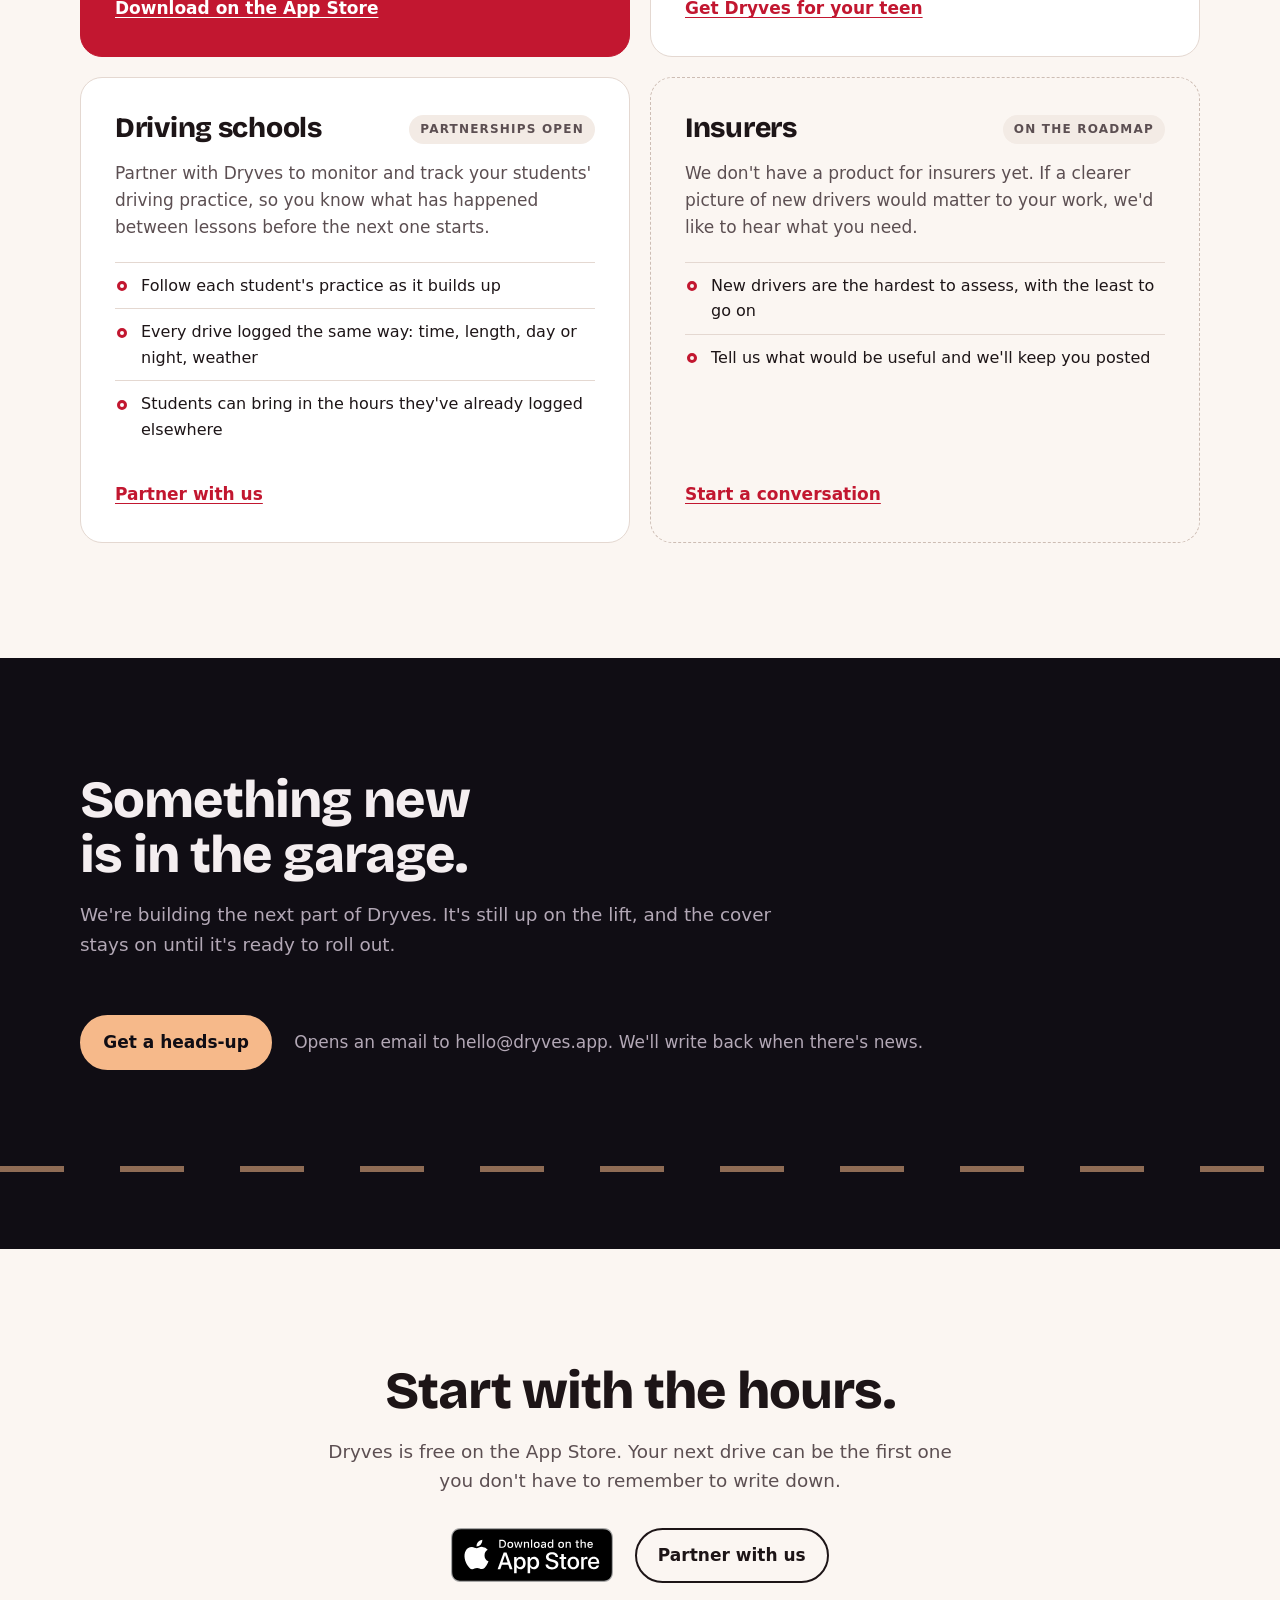
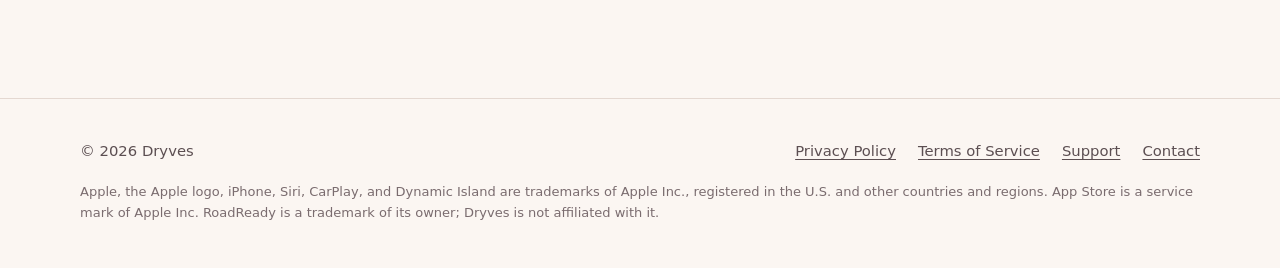
==== commit f11e8f6a: "Polish the UI and add a 404 page Drop section eyebrow labels, move status tags beside card headings," ====
--- a/index.html
+++ b/index.html
@@ -55,11 +55,6 @@
     <section class="hero">
       <div class="wrap">
         <div>
-          <p class="island">
-            <img src="assets/icon-96.png" alt="" width="26" height="26">
-            Tracking every second
-            <time id="timer" aria-hidden="true">0:00</time>
-          </p>
           <h1>Never forget to <em>log a drive.</em></h1>
           <p class="lede">Dryves is the driving-hours log for student drivers. Start a drive with Siri, CarPlay, or a widget. Weather, day or night, and the reminders to start and stop are handled for you.</p>
           <div class="cta">
@@ -76,18 +71,24 @@
           </ul>
         </div>
 
+        <div class="fan-col">
+          <p class="island">
+            <img src="assets/icon-96.png" alt="" width="26" height="26">
+            Tracking every second
+            <time id="timer" aria-hidden="true">0:00</time>
+          </p>
         <div class="fan">
           <img src="assets/screenshots/new-drive-400.webp" srcset="assets/screenshots/new-drive-400.webp 400w, assets/screenshots/new-drive.webp 800w" sizes="(max-width: 860px) 42vw, 22vw" width="800" height="1734" alt="Dryves New Drive screen with a running drive timer and an End Drive button.">
           <img src="assets/screenshots/dashboard-400.webp" srcset="assets/screenshots/dashboard-400.webp 400w, assets/screenshots/dashboard.webp 800w" sizes="(max-width: 860px) 48vw, 25vw" width="800" height="1734" alt="Dryves Dashboard showing a progress ring with total and night hours measured against goals.">
           <img src="assets/screenshots/live-activities-400.webp" srcset="assets/screenshots/live-activities-400.webp 400w, assets/screenshots/live-activities.webp 800w" sizes="(max-width: 860px) 42vw, 22vw" width="800" height="1734" alt="A Dryves drive timer shown in the Dynamic Island and on the Lock Screen.">
         </div>
+        </div>
       </div>
     </section>
 
     <section class="app" id="app">
       <div class="wrap">
         <div class="section-head">
-          <p class="kicker">The app</p>
           <h2>Logging hours shouldn't be the hard part of learning to drive.</h2>
           <p>Dryves is built on the parts of iOS you already use, so starting a drive takes one tap or one sentence, and the details fill themselves in.</p>
         </div>
@@ -148,14 +149,15 @@
     <section id="who">
       <div class="wrap">
         <div class="section-head">
-          <p class="kicker">Who it's for</p>
           <h2>One record of a new driver, useful to everyone who depends on it.</h2>
         </div>
 
         <div class="audiences">
           <article class="aud now">
-            <p class="tag">Available now</p>
-            <h3>Teen drivers</h3>
+            <div class="aud-head">
+              <h3>Teen drivers</h3>
+              <p class="tag">Available now</p>
+            </div>
             <p>Get every supervised hour counted toward your permit or license, without a paper log to fill in afterwards.</p>
             <ul>
               <li>Start and stop by voice, widget, or CarPlay</li>
@@ -166,8 +168,10 @@
           </article>
 
           <article class="aud">
-            <p class="tag">Available now</p>
-            <h3>Parents</h3>
+            <div class="aud-head">
+              <h3>Parents</h3>
+              <p class="tag">Available now</p>
+            </div>
             <p>You're in the passenger seat for most of these hours. Dryves makes sure they count, without you keeping the log or doing the reminding.</p>
             <ul>
               <li>Reminders when your teen leaves home or school, so drives don't go unlogged</li>
@@ -178,8 +182,10 @@
           </article>
 
           <article class="aud">
-            <p class="tag">Partnerships open</p>
-            <h3>Driving schools</h3>
+            <div class="aud-head">
+              <h3>Driving schools</h3>
+              <p class="tag">Partnerships open</p>
+            </div>
             <p>Partner with Dryves to monitor and track your students' driving practice, so you know what has happened between lessons before the next one starts.</p>
             <ul>
               <li>Follow each student's practice as it builds up</li>
@@ -190,8 +196,10 @@
           </article>
 
           <article class="aud later">
-            <p class="tag">On the roadmap</p>
-            <h3>Insurers</h3>
+            <div class="aud-head">
+              <h3>Insurers</h3>
+              <p class="tag">On the roadmap</p>
+            </div>
             <p>We don't have a product for insurers yet. If a clearer picture of new drivers would matter to your work, we'd like to hear what you need.</p>
             <ul>
               <li>New drivers are the hardest to assess, with the least to go on</li>
@@ -206,13 +214,12 @@
     <section class="night" id="next">
       <div class="wrap">
         <div class="section-head">
-          <p class="kicker">What's next</p>
           <h2>Something new is in the garage.</h2>
           <p>We're building the next part of Dryves. It's still up on the lift, and the cover stays on until it's ready to roll out.</p>
         </div>
         <div class="cta-row">
           <a class="btn" href="mailto:hello@dryves.app?subject=Tell%20me%20what%27s%20next%20for%20Dryves">Get a heads-up</a>
-          <span>No details yet. We'll say more when it's ready.</span>
+          <span>Opens an email to hello@dryves.app. We'll write back when there's news.</span>
         </div>
       </div>
       <div class="lane" aria-hidden="true"></div>
--- a/index.css
+++ b/index.css
@@ -50,11 +50,15 @@
 
 img { max-width: 100%; height: auto; display: block; }
 
-a { color: var(--red-deep); text-underline-offset: 0.18em; }
+a { color: var(--red-deep); text-underline-offset: 0.18em; text-decoration-thickness: 0.07em; }
+::selection { background: var(--red-deep); color: #fff; }
+.night ::selection { background: var(--peach); color: var(--night); }
+.aud.now ::selection { background: #fff; color: var(--red-ink); }
 a:hover { color: var(--red-ink); }
 
 :focus-visible { outline: 3px solid var(--red-deep); outline-offset: 3px; border-radius: 6px; }
 .night :focus-visible { outline-color: var(--peach); }
+.aud.now :focus-visible { outline-color: #fff; }
 
 h1, h2, h3 {
   font-family: var(--display);
@@ -75,7 +79,8 @@
   position: absolute; left: 12px; top: -60px; z-index: 100;
   background: var(--ink); color: #fff; padding: 10px 16px; border-radius: 10px;
 }
-.skip:focus { top: 12px; color: #fff; }
+.skip:focus, .skip:hover { color: #fff; }
+.skip:focus { top: 12px; }
 
 /* ---------- Header ---------- */
 
@@ -97,7 +102,7 @@
 .brand img { width: 34px; height: 34px; border-radius: 8px; }
 
 .site-nav { margin-left: auto; display: flex; align-items: center; gap: clamp(14px, 2.4vw, 30px); }
-.site-nav a { color: var(--ink); text-decoration: none; font-size: 0.975rem; font-weight: 500; }
+.site-nav a { color: var(--ink); text-decoration: none; font-size: 0.975rem; font-weight: 500; padding-block: 10px; }
 .site-nav a:hover, .site-nav a[aria-current="page"] { color: var(--red-deep); }
 
 .btn {
@@ -107,6 +112,7 @@
   border: 2px solid var(--red-deep);
   transition: background-color 0.15s, border-color 0.15s, color 0.15s;
 }
+.btn:active { transform: translateY(1px); }
 .btn:hover { background: var(--red-ink); border-color: var(--red-ink); color: #fff; }
 .btn.small { padding: 0.45em 1em; font-size: 0.95rem; }
 .site-nav a.btn, .site-nav a.btn:hover { color: #fff; }
@@ -125,10 +131,11 @@
 .hero .wrap { display: grid; grid-template-columns: minmax(0, 1.05fr) minmax(0, 1fr); gap: clamp(32px, 5vw, 72px); align-items: center; }
 
 /* Live Activity–style pill: the app's own drive timer, counting your time on the page */
+.fan-col { display: grid; justify-items: center; gap: clamp(18px, 2.4vw, 28px); min-width: 0; }
 .island {
   display: inline-flex; align-items: center; gap: 12px;
   background: #000; color: #fff; border-radius: 999px;
-  padding: 7px 16px 7px 8px; margin-bottom: 26px;
+  padding: 7px 16px 7px 8px;
   font-size: 0.875rem; font-weight: 550;
 }
 .island img { width: 26px; height: 26px; border-radius: 50%; }
@@ -140,12 +147,14 @@
 .hero h1 em { font-style: normal; color: var(--red-deep); }
 .hero .lede { margin-top: 24px; font-size: clamp(1.125rem, 1.6vw, 1.3rem); color: var(--ink-2); max-width: 34em; }
 .hero .cta { margin-top: 32px; display: flex; flex-wrap: wrap; align-items: center; gap: 14px 22px; }
-.badge-link { display: inline-block; border-radius: 9px; }
+.badge-link { display: inline-block; border-radius: 9px; transition: transform 0.25s cubic-bezier(0.16, 1, 0.3, 1); }
+.badge-link:hover { transform: translateY(-2px); }
+.badge-link:active { transform: none; }
 .badge-link img { height: 54px; width: auto; }
 .facts { margin: 26px 0 0; padding: 0; list-style: none; display: flex; flex-wrap: wrap; gap: 8px; font-size: 0.875rem; color: var(--ink-2); }
 .facts li { border: 1px solid var(--rule); border-radius: 999px; padding: 3px 12px; background: #fff; }
 
-.fan { display: flex; justify-content: center; align-items: center; }
+.fan { display: flex; justify-content: center; align-items: center; width: 100%; }
 .fan img {
   width: 39%; flex: none; border-radius: clamp(16px, 2.4vw, 28px);
   box-shadow: 0 30px 60px -28px rgba(143, 14, 32, 0.55), 0 2px 0 rgba(255, 255, 255, 0.25) inset;
@@ -154,22 +163,25 @@
 .fan img:nth-child(2) { z-index: 1; width: 44%; }
 .fan img:nth-child(3) { transform: rotate(6deg) translateY(4%); margin-left: -11%; }
 
+/* the one authored moment: the side screens deal out from behind the centre one */
+@media (prefers-reduced-motion: no-preference) {
+  .fan img:nth-child(1) { animation: deal-left 0.9s cubic-bezier(0.16, 1, 0.3, 1) 0.15s backwards; }
+  .fan img:nth-child(3) { animation: deal-right 0.9s cubic-bezier(0.16, 1, 0.3, 1) 0.15s backwards; }
+}
+@keyframes deal-left { from { transform: translateX(52%) scale(0.94); } }
+@keyframes deal-right { from { transform: translateX(-52%) scale(0.94); } }
+
 @media (max-width: 860px) {
   .hero .wrap { grid-template-columns: 1fr; }
-  .fan { max-width: 520px; margin-inline: auto; }
+  .fan-col { max-width: 520px; margin-inline: auto; }
 }
 
 /* ---------- Sections ---------- */
 
 section { padding-block: clamp(64px, 9vw, 120px); }
-.kicker {
-  font-size: 0.8125rem; font-weight: 700; letter-spacing: 0.14em; text-transform: uppercase;
-  color: var(--red-deep); margin-bottom: 14px;
-}
-.night .kicker { color: var(--peach); }
 .section-head { max-width: 46rem; margin-bottom: clamp(32px, 5vw, 56px); }
-.section-head p:not(.kicker) { margin-top: 18px; font-size: 1.15rem; color: var(--ink-2); }
-.night .section-head p:not(.kicker) { color: var(--night-ink-2); }
+.section-head p { margin-top: 18px; font-size: 1.15rem; color: var(--ink-2); }
+.night .section-head p { color: var(--night-ink-2); }
 
 /* Screenshot strip */
 .app { background: var(--paper-2); border-block: 1px solid var(--rule); }
@@ -178,6 +190,9 @@
   padding: 6px var(--gutter) 22px; margin-inline: calc(-1 * var(--gutter));
   scrollbar-width: thin; scrollbar-color: var(--red-deep) transparent;
 }
+.strip::-webkit-scrollbar { height: 6px; }
+.strip::-webkit-scrollbar-thumb { background: var(--red-deep); border-radius: 999px; }
+.strip::-webkit-scrollbar-track { background: transparent; }
 .strip img {
   flex: none; width: min(262px, 68vw); border-radius: 24px; scroll-snap-align: center;
   box-shadow: 0 18px 34px -22px rgba(143, 14, 32, 0.6);
@@ -198,13 +213,14 @@
   border-radius: var(--radius); padding: clamp(24px, 3vw, 34px);
 }
 .aud.now { background: var(--red-deep); border-color: var(--red-deep); color: #fff; }
+.aud-head { display: flex; flex-wrap: wrap; align-items: center; justify-content: space-between; gap: 10px 16px; }
 .tag {
-  align-self: flex-start; font-size: 0.75rem; font-weight: 700; letter-spacing: 0.1em; text-transform: uppercase;
-  padding: 5px 11px; border-radius: 999px; background: var(--paper-2); color: var(--ink-2); margin-bottom: 22px;
+  font-size: 0.75rem; font-weight: 700; letter-spacing: 0.1em; text-transform: uppercase;
+  padding: 5px 11px; border-radius: 999px; background: var(--paper-2); color: var(--ink-2);
 }
 .aud.now .tag { background: #fff; color: var(--red-ink); }
 .aud h3 { font-size: 1.75rem; }
-.aud > p { margin-top: 12px; color: var(--ink-2); }
+.aud > p { margin-top: 14px; color: var(--ink-2); }
 .aud.now > p { color: #ffe3e6; }
 .aud ul { margin: 20px 0 28px; padding: 0; list-style: none; font-size: 1rem; }
 .aud li { padding: 10px 0 10px 26px; border-top: 1px solid var(--rule); position: relative; }
@@ -249,15 +265,15 @@
 
 .site-footer { border-top: 1px solid var(--rule); padding-block: 32px 44px; font-size: 0.925rem; color: var(--ink-2); }
 .site-footer .wrap { display: flex; flex-wrap: wrap; gap: 12px 28px; align-items: center; }
-.site-footer nav { display: flex; flex-wrap: wrap; gap: 8px 22px; margin-left: auto; }
-.site-footer a { color: var(--ink-2); }
+.site-footer nav { display: flex; flex-wrap: wrap; gap: 0 22px; margin-left: auto; }
+.site-footer a { color: var(--ink-2); padding-block: 8px; }
 .site-footer a:hover { color: var(--red-deep); }
 .legal { flex-basis: 100%; font-size: 0.8125rem; color: #7a6c6f; }
 
 /* ---------- Text pages (privacy, support) ---------- */
 
 .page { padding-block: clamp(48px, 7vw, 88px); }
-.page .wrap { max-width: calc(46rem + 2 * var(--gutter)); }
+.page .wrap { max-width: calc(41rem + 2 * var(--gutter)); }
 .page h1 { font-size: clamp(2.5rem, 6vw, 4rem); margin-bottom: 28px; }
 .page h2 { font-size: 1.5rem; letter-spacing: -0.01em; line-height: 1.2; margin: 44px 0 12px; }
 .page p + p, .page ul + p { margin-top: 16px; }
@@ -278,3 +294,7 @@
   html { scroll-behavior: auto; }
   * { transition: none !important; }
 }
+
+/* 404 */
+.lost { text-align: center; padding-block: clamp(72px, 14vw, 160px); }
+.lost p { margin: 18px auto 30px; color: var(--ink-2); font-size: 1.15rem; max-width: 30em; }
